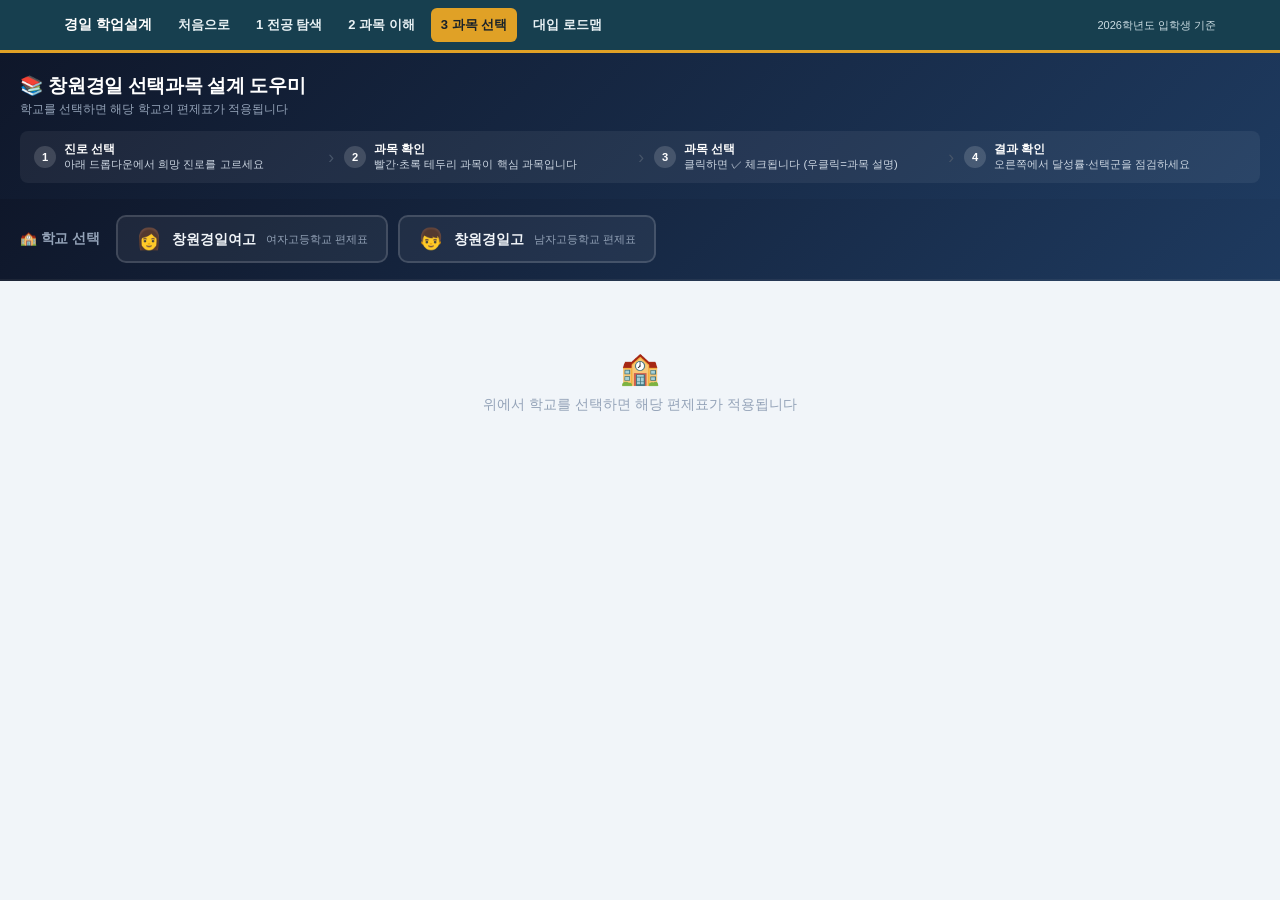
==== choice/index.html @ c9398bfc "v3.2 과목 설명 아이콘" ====
<!DOCTYPE html>
<html lang="ko" data-portal-page="choice">
<head>
<meta charset="UTF-8">
<meta name="viewport" content="width=device-width, initial-scale=1.0">
<title>창원경일 선택과목 설계 도우미</title>
<style>
:root{
  --ink:#1e293b;--ink-m:#475569;--ink-l:#94a3b8;
  --bg:#f1f5f9;--card:#fff;--border:#e2e8f0;
  --acc:#2563eb;--acc-l:#dbeafe;--acc-d:#1d4ed8;
  --pri:#dc2626;--pri-l:#fee2e2;--pri-b:#fca5a5;
  --rec:#059669;--rec-l:#d1fae5;--rec-b:#6ee7b7;
  --ext:#d97706;--ext-l:#fef3c7;
  --r:10px;--sh:0 2px 10px rgba(0,0,0,.07);
}
*{box-sizing:border-box;margin:0;padding:0}
body{font-family:'Apple SD Gothic Neo','Malgun Gothic',sans-serif;background:var(--bg);color:var(--ink);min-height:100vh;font-size:14px}

/* ─── HEADER ─── */
.hdr{background:linear-gradient(135deg,#0f172a 0%,#1e3a5f 100%);color:#fff;padding:20px 20px 16px}
.hdr h1{font-size:1.18rem;font-weight:800;letter-spacing:-.02em}
.hdr .sub{font-size:.73rem;color:#94a3b8;margin-top:3px}

/* ─── STEP GUIDE ─── */
.step-guide{display:flex;gap:0;background:rgba(255,255,255,.06);border-radius:8px;margin-top:14px;overflow:hidden}
.step{display:flex;align-items:center;gap:8px;padding:10px 14px;flex:1;position:relative}
.step:not(:last-child)::after{content:"›";position:absolute;right:-4px;top:50%;transform:translateY(-50%);font-size:1.1rem;color:#475569;z-index:1}
.step-num{width:22px;height:22px;border-radius:50%;background:rgba(255,255,255,.15);display:flex;align-items:center;justify-content:center;font-size:.7rem;font-weight:800;color:#fff;flex-shrink:0}
.step-text{font-size:.71rem;color:#cbd5e1;line-height:1.4}
.step-text strong{color:#fff;display:block;font-size:.73rem}
@media(max-width:640px){.step-guide{flex-direction:column;gap:0}.step:not(:last-child)::after{display:none}.step{padding:7px 12px;border-bottom:1px solid rgba(255,255,255,.06)}}

/* ─── CAREER BAR ─── */
.career-bar{background:#1e293b;padding:10px 20px;display:flex;align-items:center;gap:12px;flex-wrap:wrap;border-bottom:2px solid rgba(255,255,255,.06)}
.career-bar label{font-size:.78rem;color:#94a3b8;white-space:nowrap;font-weight:600}
.career-sel{padding:7px 12px;border:2px solid #334155;border-radius:8px;background:#0f172a;color:#e2e8f0;font-size:.82rem;font-family:inherit;outline:none;cursor:pointer;min-width:220px;transition:border-color .2s}
.career-sel:focus{border-color:#60a5fa}
/* legend */
.legend{display:flex;gap:12px;flex-wrap:wrap;margin-left:auto}
.leg-item{display:flex;align-items:center;gap:5px;font-size:.69rem;color:#94a3b8}
.leg-dot{width:10px;height:10px;border-radius:3px;flex-shrink:0}
.leg-dot.pri{background:var(--pri);box-shadow:0 0 0 2px #fee2e2}
.leg-dot.rec{background:var(--rec);box-shadow:0 0 0 2px #d1fae5}
.leg-dot.sel{background:#3b82f6}

/* ─── MAIN LAYOUT ─── */
.main{display:grid;grid-template-columns:1fr 288px;gap:14px;padding:14px 16px;max-width:1280px;margin:0 auto}
@media(max-width:860px){.main{grid-template-columns:1fr}}

/* ─── SCHEDULE ─── */
.sched-wrap{display:flex;flex-direction:column;gap:11px}
.sem-block{background:var(--card);border-radius:var(--r);box-shadow:var(--sh);border:1.5px solid var(--border);overflow:hidden}
.sem-hdr{display:flex;align-items:center;justify-content:space-between;padding:9px 14px;color:#fff;font-size:.82rem;font-weight:700;cursor:pointer;user-select:none}
.sem-hdr .sem-right{display:flex;align-items:center;gap:8px}
.sem-hdr .sem-sub{font-size:.7rem;font-weight:400;opacity:.8}
.sem-hdr .sem-toggle{font-size:.8rem;opacity:.7;transition:transform .2s}
.sem-block.collapsed .sem-toggle{transform:rotate(-90deg)}
.sem-block.collapsed .sem-body{display:none}
.hdr-11{background:linear-gradient(90deg,#1e40af,#3b82f6)}
.hdr-12{background:linear-gradient(90deg,#065f46,#10b981)}
.hdr-21{background:linear-gradient(90deg,#6d28d9,#8b5cf6)}
.hdr-22{background:linear-gradient(90deg,#92400e,#f59e0b)}
.hdr-31{background:linear-gradient(90deg,#0369a1,#0ea5e9)}
.hdr-32{background:linear-gradient(90deg,#5b21b6,#a855f7)}
.sem-body{padding:10px 12px}

/* fixed row */
.fixed-row{display:flex;flex-wrap:wrap;gap:4px;margin-bottom:8px;padding-bottom:8px;border-bottom:1px dashed var(--border)}
.fixed-tag{padding:3px 9px;border-radius:5px;font-size:.71rem;background:#f8fafc;border:1px solid #e2e8f0;color:#64748b;cursor:pointer;transition:all .15s}
.fixed-tag:hover{border-color:var(--acc);color:var(--acc)}

/* group */
.grp-section{margin-bottom:9px}
.grp-header{display:flex;align-items:center;gap:7px;margin-bottom:5px}
.grp-code{padding:1px 7px;border-radius:4px;font-size:.66rem;font-weight:800;background:var(--acc-l);color:var(--acc)}
.grp-label{font-size:.71rem;color:var(--ink-m)}
.grp-counter{margin-left:auto;font-size:.69rem;padding:1px 8px;border-radius:10px;font-weight:700;transition:all .2s}
.cnt-ok{background:#d1fae5;color:#065f46}
.cnt-over{background:#fee2e2;color:#991b1b;animation:pulse .5s ease}
.cnt-partial{background:#fef3c7;color:#92400e}
.cnt-empty{background:#f1f5f9;color:#94a3b8}
@keyframes pulse{0%,100%{transform:scale(1)}50%{transform:scale(1.12)}}

/* subject buttons */
.subj-row{display:flex;flex-wrap:wrap;gap:5px}
.subj-btn{
  padding:5px 11px;border-radius:7px;font-size:.74rem;font-weight:500;
  cursor:pointer;transition:all .13s;border:1.5px solid;font-family:inherit;
  line-height:1.3;position:relative;display:flex;align-items:center;gap:4px;
}
.subj-btn .chk{font-size:.7rem;opacity:0;transition:opacity .15s;color:inherit}
.subj-btn.sel .chk{opacity:1}
.subj-btn.fixed-s{background:#f8fafc;border-color:#e2e8f0;color:#94a3b8;cursor:default;font-style:italic}

/* group default colors */
.g-A{background:#eff6ff;border-color:#bfdbfe;color:#1e40af}
.g-B{background:#f5f3ff;border-color:#ddd6fe;color:#5b21b6}
.g-D{background:#fff7ed;border-color:#fed7aa;color:#9a3412}
.g-E{background:#fefce8;border-color:#fef08a;color:#854d0e}
.g-F{background:#fff1f2;border-color:#fecdd3;color:#881337}
.g-H{background:#f0f9ff;border-color:#bae6fd;color:#0c4a6e}
.g-I{background:#fdf4ff;border-color:#f5d0fe;color:#4a044e}
.g-J{background:#f0fdf4;border-color:#bbf7d0;color:#14532d}
.g-K{background:#fefce8;border-color:#fde68a;color:#713f12}
.g-L{background:#fff1f2;border-color:#fecdd3;color:#881337}

/* selected */
.sel.g-A{background:#bfdbfe;border-color:#2563eb;color:#1e3a8a;font-weight:700}
.sel.g-B{background:#ddd6fe;border-color:#7c3aed;color:#3b0764;font-weight:700}
.sel.g-D{background:#fed7aa;border-color:#ea580c;color:#7c2d12;font-weight:700}
.sel.g-E{background:#fde68a;border-color:#ca8a04;color:#713f12;font-weight:700}
.sel.g-F{background:#fecdd3;border-color:#e11d48;color:#881337;font-weight:700}
.sel.g-H{background:#7dd3fc;border-color:#0284c7;color:#0c4a6e;font-weight:700}
.sel.g-I{background:#e9d5ff;border-color:#9333ea;color:#3b0764;font-weight:700}
.sel.g-J{background:#bbf7d0;border-color:#16a34a;color:#14532d;font-weight:700}
.sel.g-K{background:#fde68a;border-color:#d97706;color:#713f12;font-weight:700}
.sel.g-L{background:#fecdd3;border-color:#e11d48;color:#881337;font-weight:700}

/* career highlight */
.subj-btn.hl-pri{box-shadow:0 0 0 2.5px var(--pri),0 0 0 5px var(--pri-l)}
.subj-btn.hl-rec{box-shadow:0 0 0 2.5px var(--rec),0 0 0 5px var(--rec-l)}
.subj-btn:hover:not(.fixed-s){filter:brightness(.93);transform:translateY(-1px)}

/* ─── SIDEBAR ─── */
.sidebar{display:flex;flex-direction:column;gap:11px;position:sticky;top:14px;height:fit-content}
.sb-card{background:var(--card);border-radius:var(--r);box-shadow:var(--sh);border:1.5px solid var(--border);padding:13px}
.sb-title{font-size:.79rem;font-weight:800;color:var(--ink);margin-bottom:9px;display:flex;align-items:center;gap:6px}
.sb-empty{font-size:.73rem;color:var(--ink-l);line-height:1.6}

/* achievement */
.prog-item{margin-bottom:9px}
.prog-item:last-child{margin-bottom:0}
.prog-label{display:flex;justify-content:space-between;font-size:.7rem;margin-bottom:3px;align-items:center}
.prog-name{color:var(--ink-m);font-weight:600}
.prog-score{font-weight:800;font-size:.74rem}
.prog-score.full{color:var(--rec)}
.prog-score.part{color:var(--ext)}
.prog-score.none{color:var(--ink-l)}
.prog-track{height:7px;background:#e2e8f0;border-radius:4px;overflow:hidden}
.prog-fill{height:100%;border-radius:4px;transition:width .4s ease}
.prog-fill.pri{background:linear-gradient(90deg,var(--pri),#f87171)}
.prog-fill.rec{background:linear-gradient(90deg,var(--rec),#34d399)}
.miss-row{display:flex;flex-wrap:wrap;gap:3px;margin-top:4px}
.miss-chip{padding:2px 7px;border-radius:4px;font-size:.66rem;background:var(--pri-l);color:var(--pri);border:1px solid var(--pri-b)}
.rec-chip{padding:2px 7px;border-radius:4px;font-size:.66rem;background:var(--ext-l);color:var(--ext);border:1px solid #fcd34d}
.risk-note{margin-top:6px;padding:7px 9px;background:#fffbeb;border-radius:6px;border-left:3px solid #f59e0b;font-size:.69rem;color:#92400e;line-height:1.5}

/* group check */
.gc-row{display:flex;align-items:center;gap:6px;padding:4px 7px;border-radius:6px;font-size:.71rem;margin-bottom:3px;background:var(--bg)}
.gc-code{font-weight:800;color:var(--acc);min-width:24px;font-size:.69rem}
.gc-name{color:var(--ink-m);flex:1;font-size:.68rem}
.gc-badge{padding:1px 7px;border-radius:8px;font-weight:700;font-size:.66rem;white-space:nowrap}
.gc-ok{background:#d1fae5;color:#065f46}
.gc-over{background:#fee2e2;color:#991b1b}
.gc-partial{background:#fef3c7;color:#92400e}
.gc-empty{background:#f1f5f9;color:#94a3b8}

/* selected summary */
.sel-chips{display:flex;flex-wrap:wrap;gap:3px}
.sel-chip{padding:2px 8px;border-radius:4px;font-size:.67rem;background:var(--acc-l);color:var(--acc);border:1px solid #93c5fd}
.sel-chip.pri{background:var(--pri-l);color:var(--pri);border-color:var(--pri-b)}
.sel-chip.rec{background:var(--rec-l);color:var(--rec);border-color:var(--rec-b)}

/* action buttons */
.btn{width:100%;padding:9px;border-radius:8px;border:none;font-size:.78rem;font-weight:700;cursor:pointer;font-family:inherit;transition:all .18s;margin-top:3px}
.btn-blue{background:var(--acc);color:#fff}
.btn-blue:hover{background:var(--acc-d)}
.btn-gray{background:var(--bg);color:var(--ink);border:1.5px solid var(--border)}
.btn-gray:hover{border-color:var(--acc);color:var(--acc)}

/* ─── POPUP ─── */
.overlay{display:none;position:fixed;inset:0;background:rgba(0,0,0,.45);z-index:100;align-items:center;justify-content:center;padding:20px}
.overlay.on{display:flex}
.popup{background:#fff;border-radius:14px;padding:22px;max-width:420px;width:100%;box-shadow:0 20px 50px rgba(0,0,0,.22);position:relative;animation:pop .18s ease}
@keyframes pop{from{opacity:0;transform:scale(.93)}to{opacity:1;transform:scale(1)}}
.pop-x{position:absolute;top:12px;right:14px;background:none;border:none;font-size:1.2rem;cursor:pointer;color:#94a3b8;line-height:1}
.pop-name{font-size:1.05rem;font-weight:800;margin-bottom:4px}
.pop-badge{display:inline-block;padding:2px 8px;border-radius:4px;font-size:.67rem;font-weight:700;margin-bottom:10px}
.t-진로{background:#fee2e2;color:#991b1b}
.t-일반{background:#dbeafe;color:#1d4ed8}
.t-융합{background:#d1fae5;color:#065f46}
.t-공통{background:#f3f4f6;color:#6b7280}
.pop-desc{font-size:.79rem;color:#475569;line-height:1.75;margin-bottom:12px;white-space:pre-line}
.pop-tags{display:flex;flex-wrap:wrap;gap:5px}
.pop-tag{padding:3px 9px;border-radius:50px;font-size:.67rem;background:#fef3c7;color:#92400e;border:1px solid #fde68a}

/* ─── SUMMARY MODAL ─── */
.sum-modal{display:none;position:fixed;inset:0;background:rgba(0,0,0,.5);z-index:200;align-items:center;justify-content:center;padding:16px}
.sum-modal.on{display:flex}
.sum-box{background:#fff;border-radius:14px;width:100%;max-width:680px;max-height:90vh;overflow-y:auto;padding:22px;box-shadow:0 24px 60px rgba(0,0,0,.25)}
.sum-h2{font-size:1rem;font-weight:800;margin-bottom:14px;display:flex;justify-content:space-between;align-items:center}
.sum-section{margin-bottom:14px}
.sum-section h3{font-size:.78rem;font-weight:700;color:var(--ink-m);margin-bottom:7px;padding-bottom:4px;border-bottom:1px solid var(--border)}
.sum-row{display:flex;justify-content:space-between;padding:5px 0;font-size:.77rem;border-bottom:1px solid #f8fafc}
.sum-row:last-child{border:none}
.sum-key{color:var(--ink-m)}
.sum-val{font-weight:600}
.sum-val.g{color:var(--rec)}.sum-val.w{color:var(--ext)}.sum-val.b{color:var(--pri)}
.memo-box{width:100%;min-height:85px;padding:9px;border:1.5px solid var(--border);border-radius:8px;font-size:.77rem;font-family:inherit;resize:vertical;outline:none;color:var(--ink)}
.memo-box:focus{border-color:var(--acc)}
.sum-btns{display:flex;gap:8px;margin-top:12px}
.sbtn{flex:1;padding:9px;border-radius:8px;border:none;font-size:.76rem;font-weight:700;cursor:pointer;font-family:inherit;transition:all .2s}
.sbtn.p{background:var(--acc);color:#fff}.sbtn.p:hover{background:var(--acc-d)}
.sbtn.s{background:var(--bg);color:var(--ink);border:1.5px solid var(--border)}.sbtn.s:hover{border-color:var(--acc)}

@media(max-width:640px){
  .main{padding:10px;gap:10px}
  .career-bar{flex-direction:column;align-items:flex-start;gap:8px}
  .legend{margin-left:0}
  .career-sel{min-width:100%;width:100%}
}
@media print{
  .career-bar,.sidebar,.overlay,.sum-modal,.hdr .step-guide,.hdr .sub{display:none!important}
  .main{grid-template-columns:1fr;padding:0}
  .sem-block.collapsed .sem-body{display:block!important}
}

/* ─── SCHOOL SELECT BAR ─── */
.school-bar{background:linear-gradient(135deg,#0f172a 0%,#1e3a5f 100%);padding:16px 20px;display:flex;align-items:center;gap:16px;border-bottom:2px solid rgba(255,255,255,.06);flex-wrap:wrap}
.school-bar label{font-size:.85rem;color:#94a3b8;white-space:nowrap;font-weight:700;letter-spacing:-.01em}
.school-btns{display:flex;gap:10px;flex-wrap:wrap}
.school-btn{display:flex;align-items:center;gap:10px;padding:10px 18px;border-radius:10px;border:2px solid rgba(255,255,255,.15);background:rgba(255,255,255,.06);color:#e2e8f0;cursor:pointer;font-family:inherit;transition:all .2s;min-width:180px}
.school-btn:hover{border-color:#60a5fa;background:rgba(96,165,250,.15)}
.school-btn.active{border-color:#60a5fa;background:rgba(96,165,250,.2);box-shadow:0 0 0 3px rgba(96,165,250,.2)}
.school-icon{font-size:1.3rem;flex-shrink:0}
.school-name{font-size:.88rem;font-weight:700;display:block;color:#f1f5f9}
.school-desc{font-size:.69rem;color:#94a3b8;display:block;margin-top:1px}
.school-btn span{display:block}
.school-btn .school-icon{display:inline}
/* hide main app until school selected */
#mainApp{display:none}
#schoolNotice{display:flex;align-items:center;justify-content:center;min-height:200px;color:#94a3b8;font-size:.9rem;flex-direction:column;gap:8px;padding:40px}
@media(max-width:640px){.school-bar{flex-direction:column;align-items:flex-start}.school-btns{width:100%}.school-btn{flex:1;min-width:140px}}


/* ─── GIRLS 추가 군 색상 (G군: 청록, C군: 인디고) ─── */
.g-G{background:#f0fdfa;border-color:#99f6e4;color:#0f766e}
.g-C{background:#eef2ff;border-color:#c7d2fe;color:#3730a3}
.sel.g-G{background:#99f6e4;border-color:#0d9488;color:#0f766e;font-weight:700}
.sel.g-C{background:#c7d2fe;border-color:#4f46e5;color:#3730a3;font-weight:700}
</style>
</head>
<body>
<script src="../common/navigation.js"></script>

<!-- ═══ HEADER ═══ -->
<div class="hdr">
  <h1>📚 창원경일 선택과목 설계 도우미</h1>
  <p class="sub" id="schoolSubTitle">학교를 선택하면 해당 학교의 편제표가 적용됩니다</p>
  <div class="step-guide">
    <div class="step">
      <div class="step-num">1</div>
      <div class="step-text"><strong>진로 선택</strong>아래 드롭다운에서 희망 진로를 고르세요</div>
    </div>
    <div class="step">
      <div class="step-num">2</div>
      <div class="step-text"><strong>과목 확인</strong>빨간·초록 테두리 과목이 핵심 과목입니다</div>
    </div>
    <div class="step">
      <div class="step-num">3</div>
      <div class="step-text"><strong>과목 선택</strong>클릭하면 ✓ 체크됩니다 (우클릭=과목 설명)</div>
    </div>
    <div class="step">
      <div class="step-num">4</div>
      <div class="step-text"><strong>결과 확인</strong>오른쪽에서 달성률·선택군을 점검하세요</div>
    </div>
  </div>
</div>

<!-- ═══ SCHOOL SELECT BAR ═══ -->
<div class="school-bar" id="schoolBar">
  <label>🏫 학교 선택</label>
  <div class="school-btns">
    <button class="school-btn" id="btnGirls" onclick="selectSchool('girls')">
      <span class="school-icon">👩</span>
      <span class="school-name">창원경일여고</span>
      <span class="school-desc">여자고등학교 편제표</span>
    </button>
    <button class="school-btn" id="btnBoys" onclick="selectSchool('boys')">
      <span class="school-icon">👦</span>
      <span class="school-name">창원경일고</span>
      <span class="school-desc">남자고등학교 편제표</span>
    </button>
  </div>
</div>
<div id="schoolNotice"><div style="font-size:2rem">🏫</div><div>위에서 학교를 선택하면 해당 편제표가 적용됩니다</div></div>

<!-- ═══ CAREER BAR ═══ -->
<div id="mainApp">
<div class="career-bar">
  <label>🎯 희망 진로</label>
  <select class="career-sel" id="careerSel" onchange="onCareerChange()">
    <option value="">— 희망 진로를 선택하세요 —</option>
    <optgroup label="── 진로가 아직 불확실해요 ──">
      <option value="_undecided">아직 잘 모르겠어요 (균형 선택 안내)</option>
      <option value="_stem">이공계 가능성을 열어두고 싶어요</option>
      <option value="_hum">인문사회 쪽이 더 가까워요</option>
      <option value="_med">보건·의약계열도 고민 중이에요</option>
      <option value="_biz">경영·경제 쪽도 고민 중이에요</option>
    </optgroup>
    <optgroup label="── 희망 진로가 어느 정도 있어요 ──">
    </optgroup>
  </select>
  <div class="legend">
    <div class="leg-item"><div class="leg-dot pri"></div>우선 과목 (가장 중요)</div>
    <div class="leg-item"><div class="leg-dot rec"></div>권장 과목 (함께 선택)</div>
    <div class="leg-item"><div class="leg-dot sel"></div>내가 선택한 과목</div>
  </div>
</div>

<!-- ═══ MAIN ═══ -->
<div class="main">
  <div class="sched-wrap" id="schedWrap"></div>
  <div class="sidebar">

    <!-- 달성률 -->
    <div class="sb-card" id="achCard">
      <div class="sb-title">📊 진로 달성률</div>
      <p class="sb-empty">① 위에서 희망 진로를 선택하면<br>핵심 과목 달성률을 확인할 수 있습니다.</p>
    </div>

    <!-- 선택군 -->
    <div class="sb-card">
      <div class="sb-title">✅ 선택군 현황</div>
      <div id="gcWrap"><p class="sb-empty">과목을 선택하면 현황이 표시됩니다.</p></div>
    </div>

    <!-- 내 선택 -->
    <div class="sb-card">
      <div class="sb-title">📋 내 선택 과목</div>
      <div id="selWrap"><p class="sb-empty">과목을 선택하면 여기에 표시됩니다.</p></div>
    </div>

    <button class="btn btn-blue" onclick="openSummary()">📄 상담 결과 요약 보기</button>
    <button class="btn btn-gray" onclick="clearAll()">↺ 전체 초기화</button>
  </div>
</div>

</div><!-- end mainApp -->
<!-- POPUP -->
<div class="overlay" id="popOverlay" onclick="if(event.target===this)closePopup()">
  <div class="popup">
    <button class="pop-x" onclick="closePopup()">✕</button>
    <div class="pop-name" id="popName"></div>
    <span class="pop-badge" id="popBadge"></span>
    <p class="pop-desc" id="popDesc"></p>
    <div class="pop-tags" id="popTags"></div>
  </div>
</div>

<!-- SUMMARY MODAL -->
<div class="sum-modal" id="sumModal" onclick="if(event.target===this)closeSummary()">
  <div class="sum-box">
    <div class="sum-h2">📋 선택과목 상담 결과
      <button class="pop-x" style="position:static" onclick="closeSummary()">✕</button>
    </div>
    <div id="sumContent"></div>
    <div class="sum-btns">
      <button class="sbtn p" onclick="window.print()">🖨️ 인쇄 / PDF</button>
      <button class="sbtn s" onclick="copyResult()">📋 결과 복사</button>
      <button class="sbtn s" onclick="closeSummary()">닫기</button>
    </div>
  </div>
</div>

<script>
// ════════════════════════════════════════
// DATA
// ════════════════════════════════════════
const CARDS=[{"id": "C01", "title": "컴퓨터·AI·소프트웨어", "category": "이공계", "keywords": ["컴공", "컴퓨터공학", "AI", "인공지능", "개발자", "코딩", "소프트웨어", "프로그래밍", "앱개발", "게임개발", "데이터사이언스", "머신러닝", "딥러닝"], "summary": "미적분Ⅱ, 기하, 물리학, 인공지능 수학을 우선 선택하세요.", "schedule": [{"period": "2학년 1학기", "group": "A군", "advice": "인공지능 수학 우선 선택"}, {"period": "2학년 1학기", "group": "B군", "advice": "물리학 선택 권장"}, {"period": "2학년 2학기", "group": "D군", "advice": "기하 우선 선택"}, {"period": "2학년 2학기", "group": "F군", "advice": "인공지능 기초 선택"}, {"period": "3학년 1학기", "group": "H군", "advice": "미적분Ⅱ 선택"}], "risks": ["D군에서 기하를 선택하지 않으면 공학계열 수학 이수 근거가 약해질 수 있습니다.", "H군에서 미적분Ⅱ를 선택하지 않으면 이공계 심화 수학 이수 근거가 부족해질 수 있습니다."], "subjects": {"자동이수": ["국어", "대수", "확률과 통계", "미적분Ⅰ", "영어", "일반사회", "역사", "지리"], "우선선택": ["미적분Ⅱ", "기하", "물리학", "인공지능 수학"], "권장선택": ["정보", "인공지능 기초"], "확장선택": ["화학", "생명과학"]}, "university_notes": [{"university": "가톨릭대", "department": "자유전공학부", "core": "계열 구분 없이 자신의 진로 및 적성을 고려하여 교과목 선택 이수", "recommended": "", "note": ""}, {"university": "가톨릭대", "department": "컴퓨터정보공학부", "core": "물리학, 수학", "recommended": "", "note": "-물리학: 과목 1과목 이상\n-수학: 과목 위계를 고려하여 3과목 이상"}, {"university": "가톨릭대", "department": "인공지능학과", "core": "물리학, 수학", "recommended": "", "note": "-물리학: 과목 1과목 이상\n-수학: 과목 위계를 고려하여 3과목 이상"}, {"university": "가톨릭대", "department": "AI의공학과", "core": "화학, 생명과학, 수학", "recommended": "", "note": "-화학, 생명과학: 2과목 이상\n-수학: 과목 위계를 고려하여 3과목 이상"}, {"university": "가톨릭대", "department": "데이터사이언스학과", "core": "수학", "recommended": "", "note": "과목 위계를 고려하여 3과목 이상"}, {"university": "건국대", "department": "공학", "core": "수학(대수, 미적분Ⅰ, 미적분Ⅱ, 기하), 과학(물리학)", "recommended": "", "note": "과학은 일반선택 과목 먼저 이수 후, 진로와 적성에 맞게 진로선택 과목 이수 추천"}, {"university": "건국대", "department": "자유전공", "core": "계열 상관없이 자신의 진로와 적성에 따라 과목 선택하여 이수", "recommended": "", "note": ""}, {"university": "경희대", "department": "컴퓨터", "core": "대수, 미적분Ⅰ, 확률과 통계, 미적분Ⅱ, 기하", "recommended": "인공지능 수학", "note": ""}, {"university": "고려대", "department": "공과대학", "core": "(권장) 미적분Ⅱ, 역학과 에너지, 전자기와 양자, 물질과 에너지, 화학 반응의 세계, 세포와 물질대사, 생물의 유전, 기하", "recommended": "미적분Ⅱ, 역학과 에너지, 전자기와 양자, 물질과 에너지, 화학 반응의 세계, 세포와 물질대사, 생물의 유전, 기하", "note": "과학 교과 권장 과목 중 2과목 이상 권장"}, {"university": "고려대", "department": "정보대학", "core": "(권장) 미적분Ⅱ, 기하", "recommended": "미적분Ⅱ, 기하", "note": ""}, {"university": "고려대", "department": "스마트보안학부", "core": "(권장) 미적분Ⅱ, 기하", "recommended": "미적분Ⅱ, 기하", "note": ""}, {"university": "광운대", "department": "인공지능융합대학", "core": "대수, 미적분Ⅰ, 확률과 통계, 물리학, 정보", "recommended": "기하, 미적분Ⅱ, 인공지능 수학, 역학과 에너지, 전자기와 양자, 물질과 에너지", "note": "융합선택 과목: 실용 통계, 수학과제 탐구, 융합과학 탐구"}, {"university": "광운대", "department": "공과대학", "core": "대수, 미적분Ⅰ, 확률과 통계, 물리학, 화학, 생명과학, 정보", "recommended": "기하, 미적분Ⅱ, 도시의 미래탐구, 역학과 에너지, 물질과 에너지, 화학 반응의 세계, 세포와 물질대사, 생물의 유전", "note": "융합선택 과목: 실용 통계, 수학과제 탐구, 기후변화와 지속가능한 세계, 과학의 역사와 문화, 기후변화와 환경생태, 융합과학 탐구"}, {"university": "국민대", "department": "창의공과대학", "core": "미적분Ⅰ, 물리학, 화학, 대수, 미적분Ⅱ", "recommended": "기하, 역학과 에너지, 물질과 에너지, 전자기와 양자, 미적분Ⅱ, 확률과 통계, 화학", "note": ""}, {"university": "국민대", "department": "소프트웨어융합대학", "core": "확률과 통계, 미적분Ⅰ", "recommended": "미적분Ⅱ, 기하", "note": ""}, {"university": "국민대", "department": "과학기술대학", "core": "확률과 통계, 미적분Ⅰ, 화학, 생명과학, 대수, 물리학", "recommended": "미적분Ⅱ, 세포와 물질대사, 화학 반응의 세계, 생물의 유전, 역학과 에너지, 전자기와 양자, 인공지능 수학, 물질과 에너지, 기하", "note": "교과를 제시하지 않은 모집단위는 학생의 진로와 적성을 고려하여 교과목을 선택 이수할 것."}, {"university": "덕성여대", "department": "글로벌융합대학", "core": "국어, 영어, 사회(역사/도덕 포함), 제2외국어/한문 교과 적극 이수", "recommended": "", "note": "-모집단위와 관계없이 기초학습역량을 위해 국어, 영어, 수학의 일반 선택 과목을 성실하게 이수하는 것을 권장함.\n-교과별 과목의 학습위계를 고려하여 선택 과목을 이수하는 것을 권장함."}, {"university": "덕성여대", "department": "과학기술대학", "core": "수학, 과학 교과 적극 이수", "recommended": "", "note": "-모집단위와 관계없이 기초학습역량을 위해 국어, 영어, 수학의 일반 선택 과목을 성실하게 이수하는 것을 권장함.\n-교과별 과목의 학습위계를 고려하여 선택 과목을 이수하는 것을 권장함."}, {"university": "동국대", "department": "공과", "core": "수학②, 물리학, 화학", "recommended": "지구과학, 생명과학, 물리학", "note": "-수학①,② 일반선택 과목: 대수, 미적분Ⅰ, 확률과 통계\n-수학② 진로선택 과목: 미적분Ⅱ, 기하, 인공지능\n-수학①,② 융합선택 과목: 수학과 문화, 실용 통계, 수학과제 탐구\n-계열 특성에 따라 수학 및 과학 역량이 기초 학업 역량이자 전공 수학 역량임.\n-과학 교과의 역량영역은 동국대 기준 교과 영역별 일반 선택 과목 이수 후 진로 선택 1과목 이상 이수 권장."}, {"university": "동국대", "department": "첨단융합", "core": "수학②, 물리학, 화학", "recommended": "", "note": "-수학①,② 일반선택 과목: 대수, 미적분Ⅰ, 확률과 통계\n-수학② 진로선택 과목: 미적분Ⅱ, 기하, 인공지능\n-수학①,② 융합선택 과목: 수학과 문화, 실용 통계, 수학과제 탐구\n-계열 특성에 따라 수학 및 과학 역량이 기초 학업 역량이자 전공 수학 역량임."}, {"university": "서울과기대", "department": "공과대학", "core": "대수, 미적분Ⅰ, 확률과 통계, 물리학, 화학, 미적분Ⅱ, 기하, 역학과 에너지, 전자기와 양자, 물질과 에너지, 화학 반응의 세계", "recommended": "", "note": ""}, {"university": "서울과기대", "department": "창의융합대학", "core": "대수, 미적분Ⅰ, 확률과 통계, 물리학, 미적분Ⅱ, 기하, 역학과 에너지, 전자기와 양자, 화학, 화학미적분Ⅱ, 물질과 에너지, 화학 반응의 세계", "recommended": "", "note": ""}, {"university": "서울대", "department": "공과대학", "core": "물리학", "recommended": "기하, 미적분Ⅱ, 과학", "note": "과학 교과의 진로선택 과목 중 3과목 이상"}, {"university": "서울대", "department": "첨단융합학부", "core": "(권장) 기하, 미적분Ⅱ, 과학", "recommended": "기하, 미적분Ⅱ, 과학", "note": "과학 교과의 진로선택 과목 중 3과목 이상"}, {"university": "서울시립대", "department": "전자전기컴퓨터공학부", "core": "수학(특히 미적분), 물리", "recommended": "", "note": ""}, {"university": "서울시립대", "department": "컴퓨터과학부", "core": "수학(특히 미적분)", "recommended": "과학", "note": ""}, {"university": "서울시립대", "department": "인공지능학과", "core": "(권장) 물리", "recommended": "물리", "note": ""}, {"university": "서울시립대", "department": "첨단융합학부 첨단인공지능전공", "core": "수학", "recommended": "", "note": ""}, {"university": "숭실대", "department": "공과대학", "core": "수학, 과학(화학) 교과 영역 이수 권장, 과학(물리학) 교과 영역 이수 권장, 과학 교과 영역 이수 권장", "recommended": "", "note": "-수학: 기하, 미적분Ⅱ 중 이수 권장\n-‘과학’으로 포괄적으로 제시된 경우 진로와 관심에 따라 교과목을 선택할 것을 권장하며, 권장 영역 외 과학 과목 이수도 의미 있게 평가에 반영함"}, {"university": "숭실대", "department": "AI대학", "core": "수학, 과학 교과 영역 이수 권장", "recommended": "", "note": "-수학: 기하, 미적분Ⅱ 중 이수 권장\n-‘과학’으로 포괄적으로 제시된 경우 진로와 관심에 따라 교과목을 선택할 것을 권장하며, 권장 영역 외 과학 과목 이수도 의미 있게 평가에 반영함"}, {"university": "중앙대", "department": "소프트웨어학부", "core": "미적분Ⅱ, 기하, 물리학, 역학과 에너지, 전자기와 양자", "recommended": "", "note": ""}, {"university": "중앙대", "department": "AI학부", "core": "미적분Ⅱ, 기하", "recommended": "", "note": ""}, {"university": "인하대", "department": "공과대학", "core": "물리학, 화학", "recommended": "화학, 지구과학, 물리학, 생명과학, 물리", "note": "*교과 영역은 내용 상위계가 뚜렷한 특성을 지닌 과학 교과 영역을 중심으로 안내함.\n -수학 교과: 대수, 미적분Ⅰ, 확률과 통계 교과목 이수를 권장하며, 공과대학의 경우 기하 교과목도 포함하여 이수할 것을 권장함."}, {"university": "인하대", "department": "소프트웨어융합대학", "core": "물리학", "recommended": "화학", "note": "*교과 영역은 내용 상위계가 뚜렷한 특성을 지닌 과학 교과 영역을 중심으로 안내함.\n -수학 교과: 대수, 미적분Ⅰ, 확률과 통계 교과목 이수를 권장하며, 공과대학의 경우 기하 교과목도 포함하여 이수할 것을 권장함."}, {"university": "아주대", "department": "공과대학", "core": "대수, 미적분Ⅰ, 확률과 통계, 미적분Ⅱ, 과학", "recommended": "", "note": "-수학: 일반선택 과목(대수, 미적분Ⅰ, 확률과 통계) 이수 후, 진로와 적성에 맞게 진로선택 과목(미적분Ⅱ) 이수\n -과학: 과학 관련 일반선택 과목 먼저 이수 후, 진로와 적성에 맞게 진로선택 과목 이수"}, {"university": "아주대", "department": "소프트웨어융합대학", "core": "대수, 미적분Ⅰ, 확률과 통계, 미적분Ⅱ, 과학", "recommended": "", "note": "-수학: 일반선택 과목(대수, 미적분Ⅰ, 확률과 통계) 이수 후, 진로와 적성에 맞게 진로선택 과목(미적분Ⅱ) 이수\n -과학: 과학 관련 일반선택 과목 먼저 이수 후, 진로와 적성에 맞게 진로선택 과목 이수"}, {"university": "한국항공대", "department": "공학", "core": "대수, 미적분Ⅰ, 확률과 통계, 미적분Ⅱ, 기하", "recommended": "", "note": "과학은 일반선택 과목 먼저 이수 후, 진로와 적성에 맞게 진로선택 과목 이수"}, {"university": "한양대(ERICA)", "department": "공학대학", "core": "(권장) 대수, 미적분, 물리학, 화학, 지구과학, 확률과 통계, 기본수학", "recommended": "대수, 미적분, 물리학, 화학, 지구과학, 확률과 통계, 기본수학", "note": ""}, {"university": "한양대(ERICA)", "department": "소프트웨어융합대학", "core": "(권장) 미적분, 확률과 통계, 물리학, 화학, 수학 전 과목", "recommended": "미적분, 확률과 통계, 물리학, 화학, 수학 전 과목", "note": ""}, {"university": "협성대", "department": "이공대학", "core": "이공계열 적성과 진로에 따라 선택 과목 이수", "recommended": "", "note": ""}, {"university": "경성대학교", "department": "전체", "core": "전 과목", "recommended": "", "note": "진로와 적성에 따라 과목 선택 이수 권장"}, {"university": "동아대", "department": "공과대학", "core": "영어, 수학, 과학, 국어", "recommended": "", "note": ""}, {"university": "동아대", "department": "소프트웨어대학", "core": "영어, 수학, 과학", "recommended": "", "note": ""}, {"university": "동아대", "department": "융합대학", "core": "국어, 영어, 수학, 사회, 과학", "recommended": "", "note": ""}, {"university": "부산대", "department": "공과대학", "core": "확률과 통계, 기하, 미적분Ⅱ, 물리학, 화학", "recommended": "", "note": "제시 과목 중 2과목 이상 이수"}, {"university": "경북대", "department": "공과대학", "core": "대수, 미적분Ⅰ, 확률과 통계, 물리학, 화학", "recommended": "미적분Ⅱ, 기하, 인공지능 수학, 전자기와 양자, 화학 반응의 세계, 역학과 에너지, 물질과 에너지", "note": "3과목 이상(위계에 맞게) 이수 권장"}, {"university": "경북대", "department": "과학기술대학", "core": "대수, 미적분Ⅰ, 확률과 통계, 물리학, 화학, 생명과학", "recommended": "미적분Ⅱ, 기하, 인공지능 수학, 역학과 에너지, 전자기와 양자, 물질과 에너지, 화학 반응의 세계, 세포와 물질대사, 생물의 유전", "note": "2과목 이상(위계에 맞게) 이수 권장"}, {"university": "영남대", "department": "전기·전자·컴퓨터", "core": "-일반선택: 화법과 언어, 대수, 미적분Ⅰ, 확률과 통계, 영어Ⅰ, 영어Ⅱ, 영어 독해와 작문, 물리학, 정보\n-진로선택: 직무 의사소통, 기하, 미적분Ⅱ, 경제 수학, 인공지능 수학, 직무 수학, 심화 영어, 직무 영어, 역학과 에너지, 전자기와 양자, 로봇과 공학세계, 생활과학 탐구, 인공지능 기초, 데이터 과학, 논리와 사고", "recommended": "", "note": "1순위 과학 / 2순위 수학 / 3순위 영어"}, {"university": "국립한밭대", "department": "공과대학", "core": "수학, 과학", "recommended": "", "note": "*관련 교과(군)을 제시하지 않은 모집단위(융합자율대학, 야간학과)는 계열 상관없이 학생의 진로와 적성에 따라 과목 선택하여 이수하도록 권장함."}, {"university": "국립한밭대", "department": "정보기술대학", "core": "수학, 과학", "recommended": "", "note": "*관련 교과(군)을 제시하지 않은 모집단위(융합자율대학, 야간학과)는 계열 상관없이 학생의 진로와 적성에 따라 과목 선택하여 이수하도록 권장함."}, {"university": "충남대", "department": "공과대학", "core": "대수, 미적분Ⅰ, 확률과 통계, 미적분Ⅱ, 과학", "recommended": "", "note": "-과학: 일반선택 과목 이수 후 진로선택 과목 1과목 이상"}, {"university": "충남대", "department": "공학융합학부", "core": "대수, 미적분Ⅰ, 확률과 통계, 미적분Ⅱ, 과학", "recommended": "", "note": "-과학: 일반선택 과목 이수 후 진로선택 과목 1과목 이상"}, {"university": "강원대 (삼척·도계)", "department": "공학대학", "core": "미적분, 물리학, 화학, 영어 독해와 작문, 영어 발표와 토론, 화법과 언어, 독서와 작문, 사회와 문화, 기술․ 가정, 인간과 철학, 생태와 환경, 확률과 통계", "recommended": "영어, 수학, 과학, 국어, 사회, 기술·가정/교양", "note": ""}, {"university": "충북대", "department": "공과대학", "core": "수학, 과학", "recommended": "", "note": ""}, {"university": "충북대", "department": "전자정보대학", "core": "수학, 과학", "recommended": "", "note": ""}, {"university": "충북대", "department": "창의융합대학", "core": "영어, 과학", "recommended": "", "note": ""}, {"university": "한국기술교육대", "department": "공합융합계열", "core": "국어, 수학, 영어, 과학", "recommended": "", "note": ""}, {"university": "한국기술교육대", "department": "ICT융합계열 컴퓨터공학부", "core": "국어, 수학, 영어, 과학", "recommended": "", "note": ""}, {"university": "광주교육대", "department": "전 모집단위", "core": "전 과목", "recommended": "", "note": "초등교과교육에 필요한 균형 있는 교과(군) 이수 및 성취"}, {"university": "전남대 (광주)", "department": "공과대학", "core": "수학, 영어, 사회, 물리학, 화학, 생명과학", "recommended": "", "note": "-지리: 세계시민과 지리, 한국지리 탐구, 도시의 미래 탐구\n -역사: 세계사, 동아시아 역사기행\n -일반사회: 사회와 문화, 정치, 법과 사회, 경제, 국제관계의 이해\n -윤리: 현대사회와 윤리, 윤리와 사상, 인문학과 윤리\n -사회: 상기 지리, 역사, 일반사회, 윤리 전 과목\n*평가활용: 일반 및 진로선택 과목을 위주로 평가에 활용, 모집단위별 관련 교과(군)이나 과목 군의 일반선택 과목을 먼저 이수할 것을 권장함."}, {"university": "전남대 (광주)", "department": "AI융합대학", "core": "수학, 영어, 물리학", "recommended": "", "note": ""}, {"university": "전남대 (광주)", "department": "자율전공학부(4년)", "core": "국어, 영어", "recommended": "", "note": ""}, {"university": "조선대", "department": "공과대학", "core": "수학, 사회, 과학", "recommended": "", "note": "과목 선택 시 모집단위별 관련 교과(군)이나 과목군의 일반선택 과목을 먼저 이수할 것을 권장"}, {"university": "조선대", "department": "자유전공학부", "core": "영어", "recommended": "", "note": "과목 선택 시 모집단위별 관련 교과(군)이나 과목군의 일반선택 과목을 먼저 이수할 것을 권장"}, {"university": "전북대", "department": "공과대학", "core": "수학, 과학", "recommended": "", "note": ""}, {"university": "전주대", "department": "공과대학", "core": "국어, 영어, 대수, 미적분Ⅰ, 기하, 미적분Ⅱ, 사회, 과학, 수학, 물리학, 화학, 기술·가정, 정보, 로봇과 공학세계, 인공지능 기초, 데이터과학, 과학(진로, 융합)", "recommended": "", "note": "-국어, 영어: 1과목 이상\n-사회: 일반선택 과목, 진로선택 과목 1과목 이상\n-과학: 일반선택 과목, 진로선택 과목 2과목 이상"}, {"university": "전주대", "department": "소프트웨어융합대학", "core": "대수, 미적분Ⅰ, 확률과 통계, 인공지능 수학, 정보, 인공지능기초, 데이터과학, 미적분Ⅱ, 기술·가정, 인공지능 기초, 데이터 과학", "recommended": "", "note": ""}, {"university": "전남대 (여수)", "department": "공과대학", "core": "수학, 물리학, 화학, 국어, 사회, 영어", "recommended": "", "note": "-물리학: 물리학, 역학과 에너지, 전자기와 양자\n -화학: 화학, 물질과 에너지, 화학 반응의 세계\n*평가활용: 일반 및 진로선택 과목을 위주로 평가에 활용, 모집단위별 관련 교과(군)이나 과목군의 일반선택 과목을 먼저 이수할 것을 권장함."}]}, {"id": "C02", "title": "전기전자·반도체", "category": "이공계", "keywords": ["전기", "전자", "전자공학", "반도체", "칩", "회로", "통신", "소자", "임베디드", "전기공학"], "summary": "미적분Ⅱ, 기하, 물리학, 전자기와 양자를 우선 선택하세요.", "schedule": [{"period": "2학년 1학기", "group": "B군", "advice": "물리학 우선, 화학 병행 가능"}, {"period": "2학년 2학기", "group": "D군", "advice": "기하 우선 선택"}, {"period": "2학년 2학기", "group": "E군", "advice": "역학과 에너지 또는 물질과 에너지"}, {"period": "3학년 1학기", "group": "H군", "advice": "미적분Ⅱ 선택"}, {"period": "3학년 1/2학기", "group": "I군", "advice": "전자기와 양자 우선 선택"}], "risks": ["B군에서 물리학을 선택하지 않으면 전기전자 핵심 이수 근거가 약해질 수 있습니다.", "D군에서 기하를 선택하지 않으면 공학계열 수학 이수 근거가 약해질 수 있습니다.", "I군에서 전자기와 양자를 선택하지 않으면 전기전자·반도체 심화 근거가 부족해질 수 있습니다."], "subjects": {"자동이수": ["국어", "대수", "확률과 통계", "미적분Ⅰ", "영어", "일반사회", "역사", "지리"], "우선선택": ["미적분Ⅱ", "기하", "물리학", "화학", "전자기와 양자"], "권장선택": ["물질과 에너지"], "확장선택": ["생명과학"]}, "university_notes": [{"university": "가톨릭대", "department": "자유전공학부", "core": "계열 구분 없이 자신의 진로 및 적성을 고려하여 교과목 선택 이수", "recommended": "", "note": ""}, {"university": "가톨릭대", "department": "정보통신전자공학부", "core": "물리학, 화학, 수학", "recommended": "", "note": "-물리학, 화학: 2과목 이상\n-수학: 과목 위계를 고려하여 3과목 이상"}, {"university": "건국대", "department": "공학", "core": "수학(대수, 미적분Ⅰ, 미적분Ⅱ, 기하), 과학(물리학)", "recommended": "", "note": "과학은 일반선택 과목 먼저 이수 후, 진로와 적성에 맞게 진로선택 과목 이수 추천"}, {"university": "건국대", "department": "자유전공", "core": "계열 상관없이 자신의 진로와 적성에 따라 과목 선택하여 이수", "recommended": "", "note": ""}, {"university": "경희대", "department": "전기·전자", "core": "대수, 미적분Ⅰ, 확률과 통계, 물리학, 화학, 미적분Ⅱ, 기하, 역학과 에너지, 전자기와 양자", "recommended": "", "note": ""}, {"university": "고려대", "department": "공과대학", "core": "(권장) 미적분Ⅱ, 역학과 에너지, 전자기와 양자, 물질과 에너지, 화학 반응의 세계, 세포와 물질대사, 생물의 유전, 기하", "recommended": "미적분Ⅱ, 역학과 에너지, 전자기와 양자, 물질과 에너지, 화학 반응의 세계, 세포와 물질대사, 생물의 유전, 기하", "note": "과학 교과 권장 과목 중 2과목 이상 권장"}, {"university": "광운대", "department": "전자정보공과대학", "core": "대수, 미적분Ⅰ, 확률과 통계, 물리학, 화학, 정보, 기술·가정", "recommended": "기하, 미적분Ⅱ, 인공지능 수학, 역학과 에너지, 전자기와 양자, 물질과 에너지, 화학 반응의 세계", "note": "융합선택 과목: 실용 통계, 수학과제 탐구, 융합과학 탐구"}, {"university": "광운대", "department": "공과대학", "core": "대수, 미적분Ⅰ, 확률과 통계, 물리학, 화학, 생명과학, 정보", "recommended": "기하, 미적분Ⅱ, 도시의 미래탐구, 역학과 에너지, 물질과 에너지, 화학 반응의 세계, 세포와 물질대사, 생물의 유전", "note": "융합선택 과목: 실용 통계, 수학과제 탐구, 기후변화와 지속가능한 세계, 과학의 역사와 문화, 기후변화와 환경생태, 융합과학 탐구"}, {"university": "국민대", "department": "창의공과대학", "core": "미적분Ⅰ, 물리학, 화학, 대수, 미적분Ⅱ", "recommended": "기하, 역학과 에너지, 물질과 에너지, 전자기와 양자, 미적분Ⅱ, 확률과 통계, 화학", "note": ""}, {"university": "국민대", "department": "과학기술대학", "core": "확률과 통계, 미적분Ⅰ, 화학, 생명과학, 대수, 물리학", "recommended": "미적분Ⅱ, 세포와 물질대사, 화학 반응의 세계, 생물의 유전, 역학과 에너지, 전자기와 양자, 인공지능 수학, 물질과 에너지, 기하", "note": "교과를 제시하지 않은 모집단위는 학생의 진로와 적성을 고려하여 교과목을 선택 이수할 것."}, {"university": "덕성여대", "department": "글로벌융합대학", "core": "국어, 영어, 사회(역사/도덕 포함), 제2외국어/한문 교과 적극 이수", "recommended": "", "note": "-모집단위와 관계없이 기초학습역량을 위해 국어, 영어, 수학의 일반 선택 과목을 성실하게 이수하는 것을 권장함.\n-교과별 과목의 학습위계를 고려하여 선택 과목을 이수하는 것을 권장함."}, {"university": "덕성여대", "department": "과학기술대학", "core": "수학, 과학 교과 적극 이수", "recommended": "", "note": "-모집단위와 관계없이 기초학습역량을 위해 국어, 영어, 수학의 일반 선택 과목을 성실하게 이수하는 것을 권장함.\n-교과별 과목의 학습위계를 고려하여 선택 과목을 이수하는 것을 권장함."}, {"university": "동국대", "department": "공과", "core": "수학②, 물리학, 화학", "recommended": "지구과학, 생명과학, 물리학", "note": "-수학①,② 일반선택 과목: 대수, 미적분Ⅰ, 확률과 통계\n-수학② 진로선택 과목: 미적분Ⅱ, 기하, 인공지능\n-수학①,② 융합선택 과목: 수학과 문화, 실용 통계, 수학과제 탐구\n-계열 특성에 따라 수학 및 과학 역량이 기초 학업 역량이자 전공 수학 역량임.\n-과학 교과의 역량영역은 동국대 기준 교과 영역별 일반 선택 과목 이수 후 진로 선택 1과목 이상 이수 권장."}, {"university": "동국대", "department": "첨단융합", "core": "수학②, 물리학, 화학", "recommended": "", "note": "-수학①,② 일반선택 과목: 대수, 미적분Ⅰ, 확률과 통계\n-수학② 진로선택 과목: 미적분Ⅱ, 기하, 인공지능\n-수학①,② 융합선택 과목: 수학과 문화, 실용 통계, 수학과제 탐구\n-계열 특성에 따라 수학 및 과학 역량이 기초 학업 역량이자 전공 수학 역량임."}, {"university": "서울과기대", "department": "공과대학", "core": "대수, 미적분Ⅰ, 확률과 통계, 물리학, 화학, 미적분Ⅱ, 기하, 역학과 에너지, 전자기와 양자, 물질과 에너지, 화학 반응의 세계", "recommended": "", "note": ""}, {"university": "서울과기대", "department": "정보통신대학", "core": "대수, 미적분Ⅰ, 확률과 통계, 물리학, 화학, 미적분Ⅱ, 기하, 역학과 에너지, 전자기와 양자", "recommended": "", "note": ""}, {"university": "서울과기대", "department": "창의융합대학", "core": "대수, 미적분Ⅰ, 확률과 통계, 물리학, 미적분Ⅱ, 기하, 역학과 에너지, 전자기와 양자, 화학, 화학미적분Ⅱ, 물질과 에너지, 화학 반응의 세계", "recommended": "", "note": ""}, {"university": "서울대", "department": "공과대학", "core": "물리학", "recommended": "기하, 미적분Ⅱ, 과학", "note": "과학 교과의 진로선택 과목 중 3과목 이상"}, {"university": "서울대", "department": "첨단융합학부", "core": "(권장) 기하, 미적분Ⅱ, 과학", "recommended": "기하, 미적분Ⅱ, 과학", "note": "과학 교과의 진로선택 과목 중 3과목 이상"}, {"university": "서울시립대", "department": "첨단융합학부 지능형반도체전공", "core": "수학, 물리, 화학", "recommended": "", "note": ""}, {"university": "숭실대", "department": "공과대학", "core": "수학, 과학(화학) 교과 영역 이수 권장, 과학(물리학) 교과 영역 이수 권장, 과학 교과 영역 이수 권장", "recommended": "", "note": "-수학: 기하, 미적분Ⅱ 중 이수 권장\n-‘과학’으로 포괄적으로 제시된 경우 진로와 관심에 따라 교과목을 선택할 것을 권장하며, 권장 영역 외 과학 과목 이수도 의미 있게 평가에 반영함"}, {"university": "숭실대", "department": "IT대학", "core": "수학, 과학 교과 영역 이수 권장, 과학(물리학) 교과 영역 이수 권장", "recommended": "", "note": "-수학: 기하, 미적분Ⅱ 중 이수 권장\n-‘과학’으로 포괄적으로 제시된 경우 진로와 관심에 따라 교과목을 선택할 것을 권장하며, 권장 영역 외 과학 과목 이수도 의미 있게 평가에 반영함"}, {"university": "중앙대", "department": "전자전기공학부", "core": "미적분Ⅱ, 기하, 물리학, 화학, 역학과 에너지, 전자기와 양자", "recommended": "", "note": ""}, {"university": "중앙대", "department": "지능형반도체공학과", "core": "미적분Ⅱ, 기하, 물리학, 화학, 역학과 에너지, 전자기와 양자", "recommended": "", "note": ""}, {"university": "인하대", "department": "공과대학", "core": "물리학, 화학", "recommended": "화학, 지구과학, 물리학, 생명과학, 물리", "note": "*교과 영역은 내용 상위계가 뚜렷한 특성을 지닌 과학 교과 영역을 중심으로 안내함.\n -수학 교과: 대수, 미적분Ⅰ, 확률과 통계 교과목 이수를 권장하며, 공과대학의 경우 기하 교과목도 포함하여 이수할 것을 권장함."}, {"university": "성결대", "department": "IT공과대학", "core": "공학계열 진로 및 적성을 고려하여 교과목 선택 이수", "recommended": "", "note": "교과(군)별 과목의 위계를 따라 일반선택 과목을 우선 이수하고, 진로와 적성에 맞게 진로선택 과목과 융합선택 과목 이수 권장"}, {"university": "아주대", "department": "공과대학", "core": "대수, 미적분Ⅰ, 확률과 통계, 미적분Ⅱ, 과학", "recommended": "", "note": "-수학: 일반선택 과목(대수, 미적분Ⅰ, 확률과 통계) 이수 후, 진로와 적성에 맞게 진로선택 과목(미적분Ⅱ) 이수\n -과학: 과학 관련 일반선택 과목 먼저 이수 후, 진로와 적성에 맞게 진로선택 과목 이수"}, {"university": "아주대", "department": "첨단ICT융합대학", "core": "대수, 미적분Ⅰ, 확률과 통계, 미적분Ⅱ, 과학", "recommended": "", "note": "-수학: 일반선택 과목(대수, 미적분Ⅰ, 확률과 통계) 이수 후, 진로와 적성에 맞게 진로선택 과목(미적분Ⅱ) 이수\n -과학: 과학 관련 일반선택 과목 먼저 이수 후, 진로와 적성에 맞게 진로선택 과목 이수"}, {"university": "한국항공대", "department": "공학", "core": "대수, 미적분Ⅰ, 확률과 통계, 미적분Ⅱ, 기하", "recommended": "", "note": "과학은 일반선택 과목 먼저 이수 후, 진로와 적성에 맞게 진로선택 과목 이수"}, {"university": "한양대(ERICA)", "department": "공학대학", "core": "(권장) 대수, 미적분, 물리학, 화학, 지구과학, 확률과 통계, 기본수학", "recommended": "대수, 미적분, 물리학, 화학, 지구과학, 확률과 통계, 기본수학", "note": ""}, {"university": "한양대(ERICA)", "department": "첨단융합대학 차세대반도체융합공학부", "core": "(권장) 미적분, 확률과 통계, 물리학, 화학", "recommended": "미적분, 확률과 통계, 물리학, 화학", "note": ""}, {"university": "협성대", "department": "이공대학", "core": "이공계열 적성과 진로에 따라 선택 과목 이수", "recommended": "", "note": ""}, {"university": "경성대학교", "department": "전체", "core": "전 과목", "recommended": "", "note": "진로와 적성에 따라 과목 선택 이수 권장"}, {"university": "동아대", "department": "공과대학", "core": "영어, 수학, 과학, 국어", "recommended": "", "note": ""}, {"university": "동아대", "department": "융합대학", "core": "국어, 영어, 수학, 사회, 과학", "recommended": "", "note": ""}, {"university": "부산대", "department": "공과대학", "core": "확률과 통계, 기하, 미적분Ⅱ, 물리학, 화학", "recommended": "", "note": "제시 과목 중 2과목 이상 이수"}, {"university": "경북대", "department": "공과대학", "core": "대수, 미적분Ⅰ, 확률과 통계, 물리학, 화학", "recommended": "미적분Ⅱ, 기하, 인공지능 수학, 전자기와 양자, 화학 반응의 세계, 역학과 에너지, 물질과 에너지", "note": "3과목 이상(위계에 맞게) 이수 권장"}, {"university": "경북대", "department": "IT대학", "core": "대수, 미적분Ⅰ, 확률과 통계, 물리학, 화학", "recommended": "미적분Ⅱ, 기하, 역학과 에너지, 전자기와 양자", "note": "3과목 이상(위계에 맞게) 이수 권장"}, {"university": "경북대", "department": "과학기술대학", "core": "대수, 미적분Ⅰ, 확률과 통계, 물리학, 화학, 생명과학", "recommended": "미적분Ⅱ, 기하, 인공지능 수학, 역학과 에너지, 전자기와 양자, 물질과 에너지, 화학 반응의 세계, 세포와 물질대사, 생물의 유전", "note": "2과목 이상(위계에 맞게) 이수 권장"}, {"university": "POSTECH", "department": "반도체공학과", "core": "국어, 수학, 영어, 과학 전 과목", "recommended": "", "note": ""}, {"university": "국립한밭대", "department": "공과대학", "core": "수학, 과학", "recommended": "", "note": "*관련 교과(군)을 제시하지 않은 모집단위(융합자율대학, 야간학과)는 계열 상관없이 학생의 진로와 적성에 따라 과목 선택하여 이수하도록 권장함."}, {"university": "충남대", "department": "공과대학", "core": "대수, 미적분Ⅰ, 확률과 통계, 미적분Ⅱ, 과학", "recommended": "", "note": "-과학: 일반선택 과목 이수 후 진로선택 과목 1과목 이상"}, {"university": "충남대", "department": "공학융합학부", "core": "대수, 미적분Ⅰ, 확률과 통계, 미적분Ⅱ, 과학", "recommended": "", "note": "-과학: 일반선택 과목 이수 후 진로선택 과목 1과목 이상"}, {"university": "강원대 (춘천)", "department": "IT대학", "core": "확률과 통계, 미적분, 생명과학, 화학, 영어 독해와 작문, 물리학, 영어 발표와 토론, 인공지능 수학, 융합과학 탐구", "recommended": "영어, 수학, 체육, 과학", "note": ""}, {"university": "강원대 (삼척·도계)", "department": "공학대학", "core": "미적분, 물리학, 화학, 영어 독해와 작문, 영어 발표와 토론, 화법과 언어, 독서와 작문, 사회와 문화, 기술․ 가정, 인간과 철학, 생태와 환경, 확률과 통계", "recommended": "영어, 수학, 과학, 국어, 사회, 기술·가정/교양", "note": ""}, {"university": "충북대", "department": "공과대학", "core": "수학, 과학", "recommended": "", "note": ""}, {"university": "충북대", "department": "창의융합대학", "core": "영어, 과학", "recommended": "", "note": ""}, {"university": "한국기술교육대", "department": "공합융합계열", "core": "국어, 수학, 영어, 과학", "recommended": "", "note": ""}, {"university": "한국기술교육대", "department": "ICT융합계열 전기·전자·통신공학부", "core": "국어, 수학, 영어, 과학", "recommended": "", "note": ""}, {"university": "광주교육대", "department": "전 모집단위", "core": "전 과목", "recommended": "", "note": "초등교과교육에 필요한 균형 있는 교과(군) 이수 및 성취"}, {"university": "전남대 (광주)", "department": "공과대학", "core": "수학, 영어, 사회, 물리학, 화학, 생명과학", "recommended": "", "note": "-지리: 세계시민과 지리, 한국지리 탐구, 도시의 미래 탐구\n -역사: 세계사, 동아시아 역사기행\n -일반사회: 사회와 문화, 정치, 법과 사회, 경제, 국제관계의 이해\n -윤리: 현대사회와 윤리, 윤리와 사상, 인문학과 윤리\n -사회: 상기 지리, 역사, 일반사회, 윤리 전 과목\n*평가활용: 일반 및 진로선택 과목을 위주로 평가에 활용, 모집단위별 관련 교과(군)이나 과목 군의 일반선택 과목을 먼저 이수할 것을 권장함."}, {"university": "전남대 (광주)", "department": "자율전공학부(4년)", "core": "국어, 영어", "recommended": "", "note": ""}, {"university": "조선대", "department": "공과대학", "core": "수학, 사회, 과학", "recommended": "", "note": "과목 선택 시 모집단위별 관련 교과(군)이나 과목군의 일반선택 과목을 먼저 이수할 것을 권장"}, {"university": "조선대", "department": "IT융합대학", "core": "수학, 과학, 영어", "recommended": "", "note": "과목 선택 시 모집단위별 관련 교과(군)이나 과목군의 일반선택 과목을 먼저 이수할 것을 권장"}, {"university": "조선대", "department": "자유전공학부", "core": "영어", "recommended": "", "note": "과목 선택 시 모집단위별 관련 교과(군)이나 과목군의 일반선택 과목을 먼저 이수할 것을 권장"}, {"university": "전북대", "department": "공과대학", "core": "수학, 과학", "recommended": "", "note": ""}, {"university": "전주대", "department": "공과대학", "core": "국어, 영어, 대수, 미적분Ⅰ, 기하, 미적분Ⅱ, 사회, 과학, 수학, 물리학, 화학, 기술·가정, 정보, 로봇과 공학세계, 인공지능 기초, 데이터과학, 과학(진로, 융합)", "recommended": "", "note": "-국어, 영어: 1과목 이상\n-사회: 일반선택 과목, 진로선택 과목 1과목 이상\n-과학: 일반선택 과목, 진로선택 과목 2과목 이상"}, {"university": "전남대 (여수)", "department": "공과대학", "core": "수학, 물리학, 화학, 국어, 사회, 영어", "recommended": "", "note": "-물리학: 물리학, 역학과 에너지, 전자기와 양자\n -화학: 화학, 물질과 에너지, 화학 반응의 세계\n*평가활용: 일반 및 진로선택 과목을 위주로 평가에 활용, 모집단위별 관련 교과(군)이나 과목군의 일반선택 과목을 먼저 이수할 것을 권장함."}]}, {"id": "C03", "title": "기계·로봇·항공우주", "category": "이공계", "keywords": ["기계", "기계공학", "로봇", "항공", "항공우주", "자동차", "드론", "제어", "메카트로닉스", "우주"], "summary": "역학과 에너지, 물리학, 미적분Ⅱ, 기하를 우선 선택하세요.", "schedule": [{"period": "2학년 1학기", "group": "B군", "advice": "물리학 우선 선택"}, {"period": "2학년 2학기", "group": "D군", "advice": "기하 우선 선택"}, {"period": "2학년 2학기", "group": "E군", "advice": "역학과 에너지 우선 선택"}, {"period": "2학년 2학기", "group": "F군", "advice": "로봇과 공학세계 권장"}, {"period": "3학년 1학기", "group": "H군", "advice": "미적분Ⅱ 선택"}], "risks": ["E군에서 역학과 에너지를 선택하지 않으면 기계·항공우주 전공 연계 근거가 약해질 수 있습니다.", "D군에서 기하를 선택하지 않으면 공학계열 수학 이수 근거가 약해질 수 있습니다."], "subjects": {"자동이수": ["국어", "대수", "확률과 통계", "미적분Ⅰ", "영어", "일반사회", "역사", "지리"], "우선선택": ["미적분Ⅱ", "기하", "물리학", "역학과 에너지"], "권장선택": ["화학", "로봇과 공학세계"], "확장선택": []}, "university_notes": [{"university": "가톨릭대", "department": "자유전공학부", "core": "계열 구분 없이 자신의 진로 및 적성을 고려하여 교과목 선택 이수", "recommended": "", "note": ""}, {"university": "건국대", "department": "건축", "core": "수학(대수, 미적분Ⅰ, 미적분Ⅱ, 확률과 통계), 과학", "recommended": "", "note": "과학은 일반선택 과목 먼저 이수 후, 진로와 적성에 맞게 진로선택 과목 이수 추천"}, {"university": "건국대", "department": "공학", "core": "수학(대수, 미적분Ⅰ, 미적분Ⅱ, 기하), 과학(물리학)", "recommended": "", "note": "과학은 일반선택 과목 먼저 이수 후, 진로와 적성에 맞게 진로선택 과목 이수 추천"}, {"university": "건국대", "department": "자유전공", "core": "계열 상관없이 자신의 진로와 적성에 따라 과목 선택하여 이수", "recommended": "", "note": ""}, {"university": "경희대", "department": "산업", "core": "대수, 미적분Ⅰ, 확률과 통계, 미적분Ⅱ", "recommended": "", "note": ""}, {"university": "경희대", "department": "기계", "core": "대수, 미적분Ⅰ, 확률과 통계, 물리학, 화학, 미적분Ⅱ, 기하, 역학과 에너지, 전자기와 양자", "recommended": "물질과 에너지, 화학 반응의 세계", "note": ""}, {"university": "경희대", "department": "건설/건축", "core": "대수, 미적분Ⅰ, 확률과 통계, 미적분Ⅱ, 물리학", "recommended": "기하, 미적분Ⅱ, 물리학", "note": ""}, {"university": "고려대", "department": "공과대학", "core": "(권장) 미적분Ⅱ, 역학과 에너지, 전자기와 양자, 물질과 에너지, 화학 반응의 세계, 세포와 물질대사, 생물의 유전, 기하", "recommended": "미적분Ⅱ, 역학과 에너지, 전자기와 양자, 물질과 에너지, 화학 반응의 세계, 세포와 물질대사, 생물의 유전, 기하", "note": "과학 교과 권장 과목 중 2과목 이상 권장"}, {"university": "고려대", "department": "스마트모빌리티학부", "core": "(권장) 미적분Ⅱ, 역학과 에너지, 전자기와 양자, 물질과 에너지, 화학 반응의 세계, 세포와 물질대사, 생물의 유전", "recommended": "미적분Ⅱ, 역학과 에너지, 전자기와 양자, 물질과 에너지, 화학 반응의 세계, 세포와 물질대사, 생물의 유전", "note": "과학 교과 권장 과목 중 2과목 이상 권장"}, {"university": "광운대", "department": "공과대학", "core": "대수, 미적분Ⅰ, 확률과 통계, 물리학, 화학, 생명과학, 정보", "recommended": "기하, 미적분Ⅱ, 도시의 미래탐구, 역학과 에너지, 물질과 에너지, 화학 반응의 세계, 세포와 물질대사, 생물의 유전", "note": "융합선택 과목: 실용 통계, 수학과제 탐구, 기후변화와 지속가능한 세계, 과학의 역사와 문화, 기후변화와 환경생태, 융합과학 탐구"}, {"university": "국민대", "department": "창의공과대학", "core": "미적분Ⅰ, 물리학, 화학, 대수, 미적분Ⅱ", "recommended": "기하, 역학과 에너지, 물질과 에너지, 전자기와 양자, 미적분Ⅱ, 확률과 통계, 화학", "note": ""}, {"university": "국민대", "department": "자동차융합대학", "core": "미적분Ⅰ, 물리학", "recommended": "미적분Ⅱ, 기하", "note": ""}, {"university": "국민대", "department": "과학기술대학", "core": "확률과 통계, 미적분Ⅰ, 화학, 생명과학, 대수, 물리학", "recommended": "미적분Ⅱ, 세포와 물질대사, 화학 반응의 세계, 생물의 유전, 역학과 에너지, 전자기와 양자, 인공지능 수학, 물질과 에너지, 기하", "note": "교과를 제시하지 않은 모집단위는 학생의 진로와 적성을 고려하여 교과목을 선택 이수할 것."}, {"university": "국민대", "department": "건축대학", "core": "대수, 미적분Ⅰ, 물리학", "recommended": "기하, 미적분Ⅱ", "note": ""}, {"university": "덕성여대", "department": "글로벌융합대학", "core": "국어, 영어, 사회(역사/도덕 포함), 제2외국어/한문 교과 적극 이수", "recommended": "", "note": "-모집단위와 관계없이 기초학습역량을 위해 국어, 영어, 수학의 일반 선택 과목을 성실하게 이수하는 것을 권장함.\n-교과별 과목의 학습위계를 고려하여 선택 과목을 이수하는 것을 권장함."}, {"university": "덕성여대", "department": "과학기술대학", "core": "수학, 과학 교과 적극 이수", "recommended": "", "note": "-모집단위와 관계없이 기초학습역량을 위해 국어, 영어, 수학의 일반 선택 과목을 성실하게 이수하는 것을 권장함.\n-교과별 과목의 학습위계를 고려하여 선택 과목을 이수하는 것을 권장함."}, {"university": "동국대", "department": "공과", "core": "수학②, 물리학, 화학", "recommended": "지구과학, 생명과학, 물리학", "note": "-수학①,② 일반선택 과목: 대수, 미적분Ⅰ, 확률과 통계\n-수학② 진로선택 과목: 미적분Ⅱ, 기하, 인공지능\n-수학①,② 융합선택 과목: 수학과 문화, 실용 통계, 수학과제 탐구\n-계열 특성에 따라 수학 및 과학 역량이 기초 학업 역량이자 전공 수학 역량임.\n-과학 교과의 역량영역은 동국대 기준 교과 영역별 일반 선택 과목 이수 후 진로 선택 1과목 이상 이수 권장."}, {"university": "동국대", "department": "첨단융합", "core": "수학②, 물리학, 화학", "recommended": "", "note": "-수학①,② 일반선택 과목: 대수, 미적분Ⅰ, 확률과 통계\n-수학② 진로선택 과목: 미적분Ⅱ, 기하, 인공지능\n-수학①,② 융합선택 과목: 수학과 문화, 실용 통계, 수학과제 탐구\n-계열 특성에 따라 수학 및 과학 역량이 기초 학업 역량이자 전공 수학 역량임."}, {"university": "동국대", "department": "열린전공학부(자연)", "core": "수학②", "recommended": "물리학, 화학", "note": "-수학①,② 일반선택 과목: 대수, 미적분Ⅰ, 확률과 통계\n-수학② 진로선택 과목: 미적분Ⅱ, 기하, 인공지능\n-수학①,② 융합선택 과목: 수학과 문화, 실용 통계, 수학과제 탐구\n-계열 특성에 따라 수학 및 과학 역량이 기초 학업 역량이자 전공 수학 역량임.\n-과학 교과의 역량영역은 동국대 기준 교과 영역별 일반 선택 과목 이수 후 진로 선택 1과목 이상 이수 권장."}, {"university": "서울과기대", "department": "공과대학", "core": "대수, 미적분Ⅰ, 확률과 통계, 물리학, 화학, 미적분Ⅱ, 기하, 역학과 에너지, 전자기와 양자, 물질과 에너지, 화학 반응의 세계", "recommended": "", "note": ""}, {"university": "서울과기대", "department": "창의융합대학", "core": "대수, 미적분Ⅰ, 확률과 통계, 물리학, 미적분Ⅱ, 기하, 역학과 에너지, 전자기와 양자, 화학, 화학미적분Ⅱ, 물질과 에너지, 화학 반응의 세계", "recommended": "", "note": ""}, {"university": "서울대", "department": "공과대학", "core": "물리학", "recommended": "기하, 미적분Ⅱ, 과학", "note": "과학 교과의 진로선택 과목 중 3과목 이상"}, {"university": "서울대", "department": "첨단융합학부", "core": "(권장) 기하, 미적분Ⅱ, 과학", "recommended": "기하, 미적분Ⅱ, 과학", "note": "과학 교과의 진로선택 과목 중 3과목 이상"}, {"university": "서울시립대", "department": "기계정보공학과", "core": "미적분", "recommended": "기하, 확률과 통계, 물리", "note": ""}, {"university": "서울시립대", "department": "토목공학과", "core": "수학(특히 미적분), 물리", "recommended": "", "note": ""}, {"university": "서울시립대", "department": "건축학부 건축공학전공", "core": "수학(특히 미적분, 기하), 물리, 영어", "recommended": "", "note": ""}, {"university": "서울시립대", "department": "도시공학과", "core": "국어, 영어, 수학", "recommended": "", "note": ""}, {"university": "서울시립대", "department": "교통공학과", "core": "수학, 물리", "recommended": "", "note": ""}, {"university": "서울시립대", "department": "공간정보공학과", "core": "수학(특히 미적분), 과학(지구과학, 물리학)", "recommended": "", "note": ""}, {"university": "서울시립대", "department": "자유전공학부(자연)", "core": "수학, 과학", "recommended": "국어, 영어", "note": ""}, {"university": "숭실대", "department": "공과대학", "core": "수학, 과학(화학) 교과 영역 이수 권장, 과학(물리학) 교과 영역 이수 권장, 과학 교과 영역 이수 권장", "recommended": "", "note": "-수학: 기하, 미적분Ⅱ 중 이수 권장\n-‘과학’으로 포괄적으로 제시된 경우 진로와 관심에 따라 교과목을 선택할 것을 권장하며, 권장 영역 외 과학 과목 이수도 의미 있게 평가에 반영함"}, {"university": "중앙대", "department": "기계공학부", "core": "미적분Ⅱ, 기하, 물리학, 화학, 역학과 에너지, 전자기와 양자", "recommended": "", "note": ""}, {"university": "중앙대", "department": "사회기반시스템공학부 건설환경플랜트공학전공", "core": "미적분Ⅱ, 기하, 물리학, 화학, 역학과 에너지, 전자기와 양자", "recommended": "", "note": ""}, {"university": "중앙대", "department": "건축학부", "core": "미적분Ⅱ, 기하, 물리학, 역학과 에너지, 전자기와 양자", "recommended": "", "note": ""}, {"university": "한양대", "department": "자연", "core": "미적분Ⅱ 또는 기하, 물리학/화학/생명과학 중 1과목 이상, 과학 진로선택 과목 2과목 이상", "recommended": "", "note": "진로선택 과목은 계열과 교과 위계에 맞게 선택하는 것을 권장함."}, {"university": "인하대", "department": "공과대학", "core": "물리학, 화학", "recommended": "화학, 지구과학, 물리학, 생명과학, 물리", "note": "*교과 영역은 내용 상위계가 뚜렷한 특성을 지닌 과학 교과 영역을 중심으로 안내함.\n -수학 교과: 대수, 미적분Ⅰ, 확률과 통계 교과목 이수를 권장하며, 공과대학의 경우 기하 교과목도 포함하여 이수할 것을 권장함."}, {"university": "단국대", "department": "자연계열", "core": "국어, 수학, 영어, 과학", "recommended": "", "note": "일반선택 과목 이수 후 진로와 적성에 맞게 진로선택 과목, 융합선택 과목을 이수할 것."}, {"university": "아주대", "department": "공과대학", "core": "대수, 미적분Ⅰ, 확률과 통계, 미적분Ⅱ, 과학", "recommended": "", "note": "-수학: 일반선택 과목(대수, 미적분Ⅰ, 확률과 통계) 이수 후, 진로와 적성에 맞게 진로선택 과목(미적분Ⅱ) 이수\n -과학: 과학 관련 일반선택 과목 먼저 이수 후, 진로와 적성에 맞게 진로선택 과목 이수"}, {"university": "한국항공대", "department": "공학", "core": "대수, 미적분Ⅰ, 확률과 통계, 미적분Ⅱ, 기하", "recommended": "", "note": "과학은 일반선택 과목 먼저 이수 후, 진로와 적성에 맞게 진로선택 과목 이수"}, {"university": "한양대(ERICA)", "department": "공학대학", "core": "(권장) 대수, 미적분, 물리학, 화학, 지구과학, 확률과 통계, 기본수학", "recommended": "대수, 미적분, 물리학, 화학, 지구과학, 확률과 통계, 기본수학", "note": ""}, {"university": "협성대", "department": "이공대학", "core": "이공계열 적성과 진로에 따라 선택 과목 이수", "recommended": "", "note": ""}, {"university": "경성대학교", "department": "전체", "core": "전 과목", "recommended": "", "note": "진로와 적성에 따라 과목 선택 이수 권장"}, {"university": "경성대학교", "department": "자연", "core": "화학 또는 생명과학", "recommended": "미적분Ⅱ, 기하", "note": "과학 진로선택 3과목 이상 이수 권장"}, {"university": "동아대", "department": "공과대학", "core": "영어, 수학, 과학, 국어", "recommended": "", "note": ""}, {"university": "동아대", "department": "융합대학", "core": "국어, 영어, 수학, 사회, 과학", "recommended": "", "note": ""}, {"university": "부산대", "department": "공과대학", "core": "확률과 통계, 기하, 미적분Ⅱ, 물리학, 화학", "recommended": "", "note": "제시 과목 중 2과목 이상 이수"}, {"university": "경북대", "department": "공과대학", "core": "대수, 미적분Ⅰ, 확률과 통계, 물리학, 화학", "recommended": "미적분Ⅱ, 기하, 인공지능 수학, 전자기와 양자, 화학 반응의 세계, 역학과 에너지, 물질과 에너지", "note": "3과목 이상(위계에 맞게) 이수 권장"}, {"university": "경북대", "department": "과학기술대학", "core": "대수, 미적분Ⅰ, 확률과 통계, 물리학, 화학, 생명과학", "recommended": "미적분Ⅱ, 기하, 인공지능 수학, 역학과 에너지, 전자기와 양자, 물질과 에너지, 화학 반응의 세계, 세포와 물질대사, 생물의 유전", "note": "2과목 이상(위계에 맞게) 이수 권장"}, {"university": "영남대", "department": "건설", "core": "-일반선택: 화법과 언어, 독서와 작문, 대수, 미적분Ⅰ, 확률과 통계, 영어Ⅰ, 영어Ⅱ, 영어 독해와 작문, 물리학, 화학, 생명과학, 지구과학, 세계시민과 지리, 세계사, 사회와 문화, 미술, 정보, 생태와 환경\n-진로선택: 직무 의사소통, 기하, 미적분Ⅱ, 직무 수학, 영어 발표와 토론, 역학과 에너지, 물질과 에너지, 화학 반응의 세계, 세포와 물질대사, 생물의 유전, 지구시스템과학, 한국지리 탐구, 도시의 미래 탐구, 동아시아 역사기행, 인공지능 기초, 미술 창작, 미술 감상과 비평, 인간과 철학, 논리와 사고, 인간과 심리", "recommended": "", "note": "1순위 수학 / 2순위 과학 / 3순위 영어"}, {"university": "영남대", "department": "기계", "core": "-일반선택: 대수, 미적분Ⅰ, 확률과 통계, 영어Ⅰ, 영어Ⅱ, 영어 독해와 작문, 물리학, 화학, 정보\n-진로선택: 기하, 미적분Ⅱ, 인공지능 수학, 영어 발표와 토론, 역학과 에너지, 전자기와 양자, 물질과 에너지, 화학 반응의 세계, 로봇과 공학세계, 인공지능 기초, 데이터 과학", "recommended": "", "note": "1순위 수학 / 2순위 과학 / 3순위 영어"}, {"university": "국립한밭대", "department": "공과대학", "core": "수학, 과학", "recommended": "", "note": "*관련 교과(군)을 제시하지 않은 모집단위(융합자율대학, 야간학과)는 계열 상관없이 학생의 진로와 적성에 따라 과목 선택하여 이수하도록 권장함."}, {"university": "국립한밭대", "department": "건설환경디자인대학", "core": "수학, 과학, 국어, 영어", "recommended": "", "note": "*관련 교과(군)을 제시하지 않은 모집단위(융합자율대학, 야간학과)는 계열 상관없이 학생의 진로와 적성에 따라 과목 선택하여 이수하도록 권장함."}, {"university": "충남대", "department": "공과대학", "core": "대수, 미적분Ⅰ, 확률과 통계, 미적분Ⅱ, 과학", "recommended": "", "note": "-과학: 일반선택 과목 이수 후 진로선택 과목 1과목 이상"}, {"university": "충남대", "department": "자연과학융합학부", "core": "대수, 미적분Ⅰ, 확률과 통계, 과학", "recommended": "", "note": "-과학: 일반선택 과목 이수 후 진로선택 과목 1과목 이상"}, {"university": "충남대", "department": "공학융합학부", "core": "대수, 미적분Ⅰ, 확률과 통계, 미적분Ⅱ, 과학", "recommended": "", "note": "-과학: 일반선택 과목 이수 후 진로선택 과목 1과목 이상"}, {"university": "강원대 (춘천)", "department": "문화예술·공과대학", "core": "미적분, 기하, 물리학, 정보, 인공지능 기초, 영어 독해와 작문, 영어 발표와 토론, 화학, 확률과 통계, 지구과학, 생명과학, 융합과학 탐구, 화법과 언어, 문학, 독서와 작문, 사회와 문화", "recommended": "수학, 과학, 기술·가정/정보, 영어, 국어, 사회", "note": ""}, {"university": "강원대 (삼척·도계)", "department": "공학대학", "core": "미적분, 물리학, 화학, 영어 독해와 작문, 영어 발표와 토론, 화법과 언어, 독서와 작문, 사회와 문화, 기술․ 가정, 인간과 철학, 생태와 환경, 확률과 통계", "recommended": "영어, 수학, 과학, 국어, 사회, 기술·가정/교양", "note": ""}, {"university": "한라대", "department": "스마트모빌리티융합대학", "core": "국어, 영어, 수학, 사회(역사/도덕 포함), 과학 교과", "recommended": "", "note": ""}, {"university": "한라대", "department": "웰니스지역공학대학", "core": "국어, 영어, 수학, 사회(역사/도덕 포함), 과학 교과", "recommended": "", "note": ""}, {"university": "충북대", "department": "공과대학", "core": "수학, 과학", "recommended": "", "note": ""}, {"university": "충북대", "department": "창의융합대학", "core": "영어, 과학", "recommended": "", "note": ""}, {"university": "단국대 (천안)", "department": "자연계열", "core": "국어, 수학, 영어, 과학", "recommended": "", "note": "일반선택 과목 이수 후 진로와 적성에 맞게 진로선택 과목, 융합선택 과목을 이수할 것."}, {"university": "한국기술교육대", "department": "공합융합계열", "core": "국어, 수학, 영어, 과학", "recommended": "", "note": ""}, {"university": "광주교육대", "department": "전 모집단위", "core": "전 과목", "recommended": "", "note": "초등교과교육에 필요한 균형 있는 교과(군) 이수 및 성취"}, {"university": "전남대 (광주)", "department": "공과대학", "core": "수학, 영어, 사회, 물리학, 화학, 생명과학", "recommended": "", "note": "-지리: 세계시민과 지리, 한국지리 탐구, 도시의 미래 탐구\n -역사: 세계사, 동아시아 역사기행\n -일반사회: 사회와 문화, 정치, 법과 사회, 경제, 국제관계의 이해\n -윤리: 현대사회와 윤리, 윤리와 사상, 인문학과 윤리\n -사회: 상기 지리, 역사, 일반사회, 윤리 전 과목\n*평가활용: 일반 및 진로선택 과목을 위주로 평가에 활용, 모집단위별 관련 교과(군)이나 과목 군의 일반선택 과목을 먼저 이수할 것을 권장함."}, {"university": "전남대 (광주)", "department": "자율전공학부(4년)", "core": "국어, 영어", "recommended": "", "note": ""}, {"university": "조선대", "department": "공과대학", "core": "수학, 사회, 과학", "recommended": "", "note": "과목 선택 시 모집단위별 관련 교과(군)이나 과목군의 일반선택 과목을 먼저 이수할 것을 권장"}, {"university": "조선대", "department": "자유전공학부", "core": "영어", "recommended": "", "note": "과목 선택 시 모집단위별 관련 교과(군)이나 과목군의 일반선택 과목을 먼저 이수할 것을 권장"}, {"university": "전북대", "department": "공과대학", "core": "수학, 과학", "recommended": "", "note": ""}, {"university": "전주대", "department": "공과대학", "core": "국어, 영어, 대수, 미적분Ⅰ, 기하, 미적분Ⅱ, 사회, 과학, 수학, 물리학, 화학, 기술·가정, 정보, 로봇과 공학세계, 인공지능 기초, 데이터과학, 과학(진로, 융합)", "recommended": "", "note": "-국어, 영어: 1과목 이상\n-사회: 일반선택 과목, 진로선택 과목 1과목 이상\n-과학: 일반선택 과목, 진로선택 과목 2과목 이상"}, {"university": "전남대 (여수)", "department": "공과대학", "core": "수학, 물리학, 화학, 국어, 사회, 영어", "recommended": "", "note": "-물리학: 물리학, 역학과 에너지, 전자기와 양자\n -화학: 화학, 물질과 에너지, 화학 반응의 세계\n*평가활용: 일반 및 진로선택 과목을 위주로 평가에 활용, 모집단위별 관련 교과(군)이나 과목군의 일반선택 과목을 먼저 이수할 것을 권장함."}]}, {"id": "C04", "title": "화학공학·신소재", "category": "이공계", "keywords": ["화학공학", "화공", "신소재", "재료", "고분자", "나노", "배터리", "소재공학"], "summary": "화학, 물질과 에너지, 화학 반응의 세계, 미적분Ⅱ를 우선 선택하세요.", "schedule": [{"period": "2학년 1학기", "group": "B군", "advice": "화학 우선 선택"}, {"period": "2학년 2학기", "group": "D군", "advice": "기하 권장"}, {"period": "2학년 2학기", "group": "E군", "advice": "물질과 에너지 우선 선택"}, {"period": "3학년 1학기", "group": "H군", "advice": "미적분Ⅱ 선택"}, {"period": "3학년 1/2학기", "group": "I군", "advice": "화학 반응의 세계 우선 선택"}], "risks": ["B군에서 화학을 선택하지 않으면 화학공학 핵심 이수 근거가 약해질 수 있습니다."], "subjects": {"자동이수": ["국어", "대수", "확률과 통계", "미적분Ⅰ", "영어", "일반사회", "역사", "지리"], "우선선택": ["미적분Ⅱ", "물리학", "화학", "물질과 에너지", "화학 반응의 세계"], "권장선택": ["기하", "생명과학"], "확장선택": []}, "university_notes": [{"university": "가톨릭대", "department": "자유전공학부", "core": "계열 구분 없이 자신의 진로 및 적성을 고려하여 교과목 선택 이수", "recommended": "", "note": ""}, {"university": "가톨릭대", "department": "에너지환경공학과", "core": "물리학, 화학, 수학", "recommended": "", "note": "-물리학, 화학: 2과목 이상\n-수학: 과목 위계를 고려하여 3과목 이상"}, {"university": "가톨릭대", "department": "바이오메디컬화학공학과", "core": "화학, 생명과학, 수학", "recommended": "", "note": "-화학, 생명과학: 2과목 이상\n-수학: 과목 위계를 고려하여 3과목 이상"}, {"university": "건국대", "department": "공학", "core": "수학(대수, 미적분Ⅰ, 미적분Ⅱ, 기하), 과학(물리학)", "recommended": "", "note": "과학은 일반선택 과목 먼저 이수 후, 진로와 적성에 맞게 진로선택 과목 이수 추천"}, {"university": "건국대", "department": "자유전공", "core": "계열 상관없이 자신의 진로와 적성에 따라 과목 선택하여 이수", "recommended": "", "note": ""}, {"university": "경희대", "department": "재료/화공·고분자·에너지", "core": "대수, 미적분Ⅰ, 확률과 통계, 미적분Ⅱ, 기하, 물리학, 화학, 물질과 에너지, 역학과 에너지, 화학 반응의 세계", "recommended": "전자기와 양자, 화학 반응의 세계, 기하, 역학과 에너지", "note": ""}, {"university": "고려대", "department": "공과대학", "core": "(권장) 미적분Ⅱ, 역학과 에너지, 전자기와 양자, 물질과 에너지, 화학 반응의 세계, 세포와 물질대사, 생물의 유전, 기하", "recommended": "미적분Ⅱ, 역학과 에너지, 전자기와 양자, 물질과 에너지, 화학 반응의 세계, 세포와 물질대사, 생물의 유전, 기하", "note": "과학 교과 권장 과목 중 2과목 이상 권장"}, {"university": "광운대", "department": "공과대학", "core": "대수, 미적분Ⅰ, 확률과 통계, 물리학, 화학, 생명과학, 정보", "recommended": "기하, 미적분Ⅱ, 도시의 미래탐구, 역학과 에너지, 물질과 에너지, 화학 반응의 세계, 세포와 물질대사, 생물의 유전", "note": "융합선택 과목: 실용 통계, 수학과제 탐구, 기후변화와 지속가능한 세계, 과학의 역사와 문화, 기후변화와 환경생태, 융합과학 탐구"}, {"university": "국민대", "department": "창의공과대학", "core": "미적분Ⅰ, 물리학, 화학, 대수, 미적분Ⅱ", "recommended": "기하, 역학과 에너지, 물질과 에너지, 전자기와 양자, 미적분Ⅱ, 확률과 통계, 화학", "note": ""}, {"university": "국민대", "department": "과학기술대학", "core": "확률과 통계, 미적분Ⅰ, 화학, 생명과학, 대수, 물리학", "recommended": "미적분Ⅱ, 세포와 물질대사, 화학 반응의 세계, 생물의 유전, 역학과 에너지, 전자기와 양자, 인공지능 수학, 물질과 에너지, 기하", "note": "교과를 제시하지 않은 모집단위는 학생의 진로와 적성을 고려하여 교과목을 선택 이수할 것."}, {"university": "덕성여대", "department": "글로벌융합대학", "core": "국어, 영어, 사회(역사/도덕 포함), 제2외국어/한문 교과 적극 이수", "recommended": "", "note": "-모집단위와 관계없이 기초학습역량을 위해 국어, 영어, 수학의 일반 선택 과목을 성실하게 이수하는 것을 권장함.\n-교과별 과목의 학습위계를 고려하여 선택 과목을 이수하는 것을 권장함."}, {"university": "덕성여대", "department": "과학기술대학", "core": "수학, 과학 교과 적극 이수", "recommended": "", "note": "-모집단위와 관계없이 기초학습역량을 위해 국어, 영어, 수학의 일반 선택 과목을 성실하게 이수하는 것을 권장함.\n-교과별 과목의 학습위계를 고려하여 선택 과목을 이수하는 것을 권장함."}, {"university": "동국대", "department": "공과", "core": "수학②, 물리학, 화학", "recommended": "지구과학, 생명과학, 물리학", "note": "-수학①,② 일반선택 과목: 대수, 미적분Ⅰ, 확률과 통계\n-수학② 진로선택 과목: 미적분Ⅱ, 기하, 인공지능\n-수학①,② 융합선택 과목: 수학과 문화, 실용 통계, 수학과제 탐구\n-계열 특성에 따라 수학 및 과학 역량이 기초 학업 역량이자 전공 수학 역량임.\n-과학 교과의 역량영역은 동국대 기준 교과 영역별 일반 선택 과목 이수 후 진로 선택 1과목 이상 이수 권장."}, {"university": "동국대", "department": "첨단융합", "core": "수학②, 물리학, 화학", "recommended": "", "note": "-수학①,② 일반선택 과목: 대수, 미적분Ⅰ, 확률과 통계\n-수학② 진로선택 과목: 미적분Ⅱ, 기하, 인공지능\n-수학①,② 융합선택 과목: 수학과 문화, 실용 통계, 수학과제 탐구\n-계열 특성에 따라 수학 및 과학 역량이 기초 학업 역량이자 전공 수학 역량임."}, {"university": "동국대", "department": "열린전공학부(자연)", "core": "수학②", "recommended": "물리학, 화학", "note": "-수학①,② 일반선택 과목: 대수, 미적분Ⅰ, 확률과 통계\n-수학② 진로선택 과목: 미적분Ⅱ, 기하, 인공지능\n-수학①,② 융합선택 과목: 수학과 문화, 실용 통계, 수학과제 탐구\n-계열 특성에 따라 수학 및 과학 역량이 기초 학업 역량이자 전공 수학 역량임.\n-과학 교과의 역량영역은 동국대 기준 교과 영역별 일반 선택 과목 이수 후 진로 선택 1과목 이상 이수 권장."}, {"university": "서울과기대", "department": "공과대학", "core": "대수, 미적분Ⅰ, 확률과 통계, 물리학, 화학, 미적분Ⅱ, 기하, 역학과 에너지, 전자기와 양자, 물질과 에너지, 화학 반응의 세계", "recommended": "", "note": ""}, {"university": "서울과기대", "department": "창의융합대학", "core": "대수, 미적분Ⅰ, 확률과 통계, 물리학, 미적분Ⅱ, 기하, 역학과 에너지, 전자기와 양자, 화학, 화학미적분Ⅱ, 물질과 에너지, 화학 반응의 세계", "recommended": "", "note": ""}, {"university": "서울대", "department": "공과대학", "core": "물리학", "recommended": "기하, 미적분Ⅱ, 과학", "note": "과학 교과의 진로선택 과목 중 3과목 이상"}, {"university": "서울대", "department": "첨단융합학부", "core": "(권장) 기하, 미적분Ⅱ, 과학", "recommended": "기하, 미적분Ⅱ, 과학", "note": "과학 교과의 진로선택 과목 중 3과목 이상"}, {"university": "서울시립대", "department": "화학공학과", "core": "수학(특히 미적분), 물리, 화학", "recommended": "", "note": ""}, {"university": "서울시립대", "department": "융합응용화학과", "core": "화학", "recommended": "수학(특히 미적분)", "note": ""}, {"university": "서울시립대", "department": "환경공학부", "core": "수학", "recommended": "화학, 물리", "note": ""}, {"university": "서울시립대", "department": "자유전공학부(자연)", "core": "수학, 과학", "recommended": "국어, 영어", "note": ""}, {"university": "숭실대", "department": "공과대학", "core": "수학, 과학(화학) 교과 영역 이수 권장, 과학(물리학) 교과 영역 이수 권장, 과학 교과 영역 이수 권장", "recommended": "", "note": "-수학: 기하, 미적분Ⅱ 중 이수 권장\n-‘과학’으로 포괄적으로 제시된 경우 진로와 관심에 따라 교과목을 선택할 것을 권장하며, 권장 영역 외 과학 과목 이수도 의미 있게 평가에 반영함"}, {"university": "중앙대", "department": "에너지시스템공학부", "core": "미적분Ⅱ, 기하, 물리학, 화학, 물질과 에너지, 화학 반응의 세계", "recommended": "", "note": ""}, {"university": "중앙대", "department": "첨단소재공학과", "core": "미적분Ⅱ, 기하, 물리학, 화학, 물질과 에너지, 화학 반응의 세계", "recommended": "", "note": ""}, {"university": "중앙대", "department": "화학공학과", "core": "미적분Ⅱ, 기하, 물리학, 화학, 물질과 에너지, 화학 반응의 세계", "recommended": "", "note": ""}, {"university": "중앙대", "department": "융합공학부", "core": "미적분Ⅱ, 기하, 화학, [물리학 또는 생명과학], 물질과 에너지, 화학 반응의 세계", "recommended": "", "note": ""}, {"university": "한양대", "department": "자연", "core": "미적분Ⅱ 또는 기하, 물리학/화학/생명과학 중 1과목 이상, 과학 진로선택 과목 2과목 이상", "recommended": "", "note": "진로선택 과목은 계열과 교과 위계에 맞게 선택하는 것을 권장함."}, {"university": "인하대", "department": "공과대학", "core": "물리학, 화학", "recommended": "화학, 지구과학, 물리학, 생명과학, 물리", "note": "*교과 영역은 내용 상위계가 뚜렷한 특성을 지닌 과학 교과 영역을 중심으로 안내함.\n -수학 교과: 대수, 미적분Ⅰ, 확률과 통계 교과목 이수를 권장하며, 공과대학의 경우 기하 교과목도 포함하여 이수할 것을 권장함."}, {"university": "단국대", "department": "자연계열", "core": "국어, 수학, 영어, 과학", "recommended": "", "note": "일반선택 과목 이수 후 진로와 적성에 맞게 진로선택 과목, 융합선택 과목을 이수할 것."}, {"university": "아주대", "department": "공과대학", "core": "대수, 미적분Ⅰ, 확률과 통계, 미적분Ⅱ, 과학", "recommended": "", "note": "-수학: 일반선택 과목(대수, 미적분Ⅰ, 확률과 통계) 이수 후, 진로와 적성에 맞게 진로선택 과목(미적분Ⅱ) 이수\n -과학: 과학 관련 일반선택 과목 먼저 이수 후, 진로와 적성에 맞게 진로선택 과목 이수"}, {"university": "한국항공대", "department": "공학", "core": "대수, 미적분Ⅰ, 확률과 통계, 미적분Ⅱ, 기하", "recommended": "", "note": "과학은 일반선택 과목 먼저 이수 후, 진로와 적성에 맞게 진로선택 과목 이수"}, {"university": "한양대(ERICA)", "department": "공학대학", "core": "(권장) 대수, 미적분, 물리학, 화학, 지구과학, 확률과 통계, 기본수학", "recommended": "대수, 미적분, 물리학, 화학, 지구과학, 확률과 통계, 기본수학", "note": ""}, {"university": "한양대(ERICA)", "department": "공학대학 스마트융합공학부", "core": "(권장) 미적분, 확률과 통계, 물리학, 화학, 대수", "recommended": "미적분, 확률과 통계, 물리학, 화학, 대수", "note": ""}, {"university": "한양대(ERICA)", "department": "첨단융합대학 국방지능정보융합공학부", "core": "(권장) 미적분, 확률과 통계, 물리학, 지구과학", "recommended": "미적분, 확률과 통계, 물리학, 지구과학", "note": ""}, {"university": "협성대", "department": "이공대학", "core": "이공계열 적성과 진로에 따라 선택 과목 이수", "recommended": "", "note": ""}, {"university": "경성대학교", "department": "전체", "core": "전 과목", "recommended": "", "note": "진로와 적성에 따라 과목 선택 이수 권장"}, {"university": "경성대학교", "department": "자연", "core": "화학 또는 생명과학", "recommended": "미적분Ⅱ, 기하", "note": "과학 진로선택 3과목 이상 이수 권장"}, {"university": "동아대", "department": "공과대학", "core": "영어, 수학, 과학, 국어", "recommended": "", "note": ""}, {"university": "동아대", "department": "융합대학", "core": "국어, 영어, 수학, 사회, 과학", "recommended": "", "note": ""}, {"university": "부산대", "department": "공과대학", "core": "확률과 통계, 기하, 미적분Ⅱ, 물리학, 화학", "recommended": "", "note": "제시 과목 중 2과목 이상 이수"}, {"university": "경북대", "department": "공과대학", "core": "대수, 미적분Ⅰ, 확률과 통계, 물리학, 화학", "recommended": "미적분Ⅱ, 기하, 인공지능 수학, 전자기와 양자, 화학 반응의 세계, 역학과 에너지, 물질과 에너지", "note": "3과목 이상(위계에 맞게) 이수 권장"}, {"university": "경북대", "department": "과학기술대학", "core": "대수, 미적분Ⅰ, 확률과 통계, 물리학, 화학, 생명과학", "recommended": "미적분Ⅱ, 기하, 인공지능 수학, 역학과 에너지, 전자기와 양자, 물질과 에너지, 화학 반응의 세계, 세포와 물질대사, 생물의 유전", "note": "2과목 이상(위계에 맞게) 이수 권장"}, {"university": "영남대", "department": "재료", "core": "-일반선택: 대수, 미적분Ⅰ, 확률과 통계, 물리학, 화학, 생명과학, 지구과학, 정보\n-진로선택: 기하, 미적분Ⅱ, 경제 수학, 인공지능 수학, 직무 수학, 역학과 에너지, 전자기와 양자, 물질과 에너지, 화학 반응의 세계, 세포와 물질대사, 생물의 유전, 생활과학 탐구", "recommended": "", "note": "1순위 수학, 과학 / 2순위 영어, 국어"}, {"university": "영남대", "department": "화공·고분자·에너지", "core": "-일반선택: 대수, 미적분Ⅰ, 확률과 통계, 영어Ⅰ, 영어Ⅱ, 영어 독해와 작문, 물리학, 화학, 생명과학\n-진로선택: 기하, 미적분Ⅱ, 인공지능 수학, 영어 발표와 토론, 심화 영어, 심화 영어 독해와 작문, 역학과 에너지, 전자기와 양자, 물질과 에너지, 화학 반응의 세계, 세포와 물질대사, 생물의 유전, 생활과학 탐구", "recommended": "", "note": "1순위 과학 / 2순위 수학 / 3순위 영어"}, {"university": "국립한밭대", "department": "공과대학", "core": "수학, 과학", "recommended": "", "note": "*관련 교과(군)을 제시하지 않은 모집단위(융합자율대학, 야간학과)는 계열 상관없이 학생의 진로와 적성에 따라 과목 선택하여 이수하도록 권장함."}, {"university": "충남대", "department": "공과대학", "core": "대수, 미적분Ⅰ, 확률과 통계, 미적분Ⅱ, 과학", "recommended": "", "note": "-과학: 일반선택 과목 이수 후 진로선택 과목 1과목 이상"}, {"university": "충남대", "department": "자연과학융합학부", "core": "대수, 미적분Ⅰ, 확률과 통계, 과학", "recommended": "", "note": "-과학: 일반선택 과목 이수 후 진로선택 과목 1과목 이상"}, {"university": "충남대", "department": "공학융합학부", "core": "대수, 미적분Ⅰ, 확률과 통계, 미적분Ⅱ, 과학", "recommended": "", "note": "-과학: 일반선택 과목 이수 후 진로선택 과목 1과목 이상"}, {"university": "강원대 (춘천)", "department": "문화예술·공과대학", "core": "미적분, 기하, 물리학, 정보, 인공지능 기초, 영어 독해와 작문, 영어 발표와 토론, 화학, 확률과 통계, 지구과학, 생명과학, 융합과학 탐구, 화법과 언어, 문학, 독서와 작문, 사회와 문화", "recommended": "수학, 과학, 기술·가정/정보, 영어, 국어, 사회", "note": ""}, {"university": "강원대 (삼척·도계)", "department": "공학대학", "core": "미적분, 물리학, 화학, 영어 독해와 작문, 영어 발표와 토론, 화법과 언어, 독서와 작문, 사회와 문화, 기술․ 가정, 인간과 철학, 생태와 환경, 확률과 통계", "recommended": "영어, 수학, 과학, 국어, 사회, 기술·가정/교양", "note": ""}, {"university": "한라대", "department": "웰니스지역공학대학", "core": "국어, 영어, 수학, 사회(역사/도덕 포함), 과학 교과", "recommended": "", "note": ""}, {"university": "충북대", "department": "공과대학", "core": "수학, 과학", "recommended": "", "note": ""}, {"university": "충북대", "department": "창의융합대학", "core": "영어, 과학", "recommended": "", "note": ""}, {"university": "단국대 (천안)", "department": "자연계열", "core": "국어, 수학, 영어, 과학", "recommended": "", "note": "일반선택 과목 이수 후 진로와 적성에 맞게 진로선택 과목, 융합선택 과목을 이수할 것."}, {"university": "한국기술교육대", "department": "공합융합계열", "core": "국어, 수학, 영어, 과학", "recommended": "", "note": ""}, {"university": "한국기술교육대", "department": "공합융합계열 에너지신소재화학공학부", "core": "국어, 수학, 영어, 과학", "recommended": "", "note": ""}, {"university": "광주교육대", "department": "전 모집단위", "core": "전 과목", "recommended": "", "note": "초등교과교육에 필요한 균형 있는 교과(군) 이수 및 성취"}, {"university": "전남대 (광주)", "department": "공과대학", "core": "수학, 영어, 사회, 물리학, 화학, 생명과학", "recommended": "", "note": "-지리: 세계시민과 지리, 한국지리 탐구, 도시의 미래 탐구\n -역사: 세계사, 동아시아 역사기행\n -일반사회: 사회와 문화, 정치, 법과 사회, 경제, 국제관계의 이해\n -윤리: 현대사회와 윤리, 윤리와 사상, 인문학과 윤리\n -사회: 상기 지리, 역사, 일반사회, 윤리 전 과목\n*평가활용: 일반 및 진로선택 과목을 위주로 평가에 활용, 모집단위별 관련 교과(군)이나 과목 군의 일반선택 과목을 먼저 이수할 것을 권장함."}, {"university": "전남대 (광주)", "department": "자율전공학부(4년)", "core": "국어, 영어", "recommended": "", "note": ""}, {"university": "조선대", "department": "공과대학", "core": "수학, 사회, 과학", "recommended": "", "note": "과목 선택 시 모집단위별 관련 교과(군)이나 과목군의 일반선택 과목을 먼저 이수할 것을 권장"}, {"university": "조선대", "department": "자유전공학부", "core": "영어", "recommended": "", "note": "과목 선택 시 모집단위별 관련 교과(군)이나 과목군의 일반선택 과목을 먼저 이수할 것을 권장"}, {"university": "전북대", "department": "공과대학", "core": "수학, 과학", "recommended": "", "note": ""}, {"university": "전주대", "department": "공과대학", "core": "국어, 영어, 대수, 미적분Ⅰ, 기하, 미적분Ⅱ, 사회, 과학, 수학, 물리학, 화학, 기술·가정, 정보, 로봇과 공학세계, 인공지능 기초, 데이터과학, 과학(진로, 융합)", "recommended": "", "note": "-국어, 영어: 1과목 이상\n-사회: 일반선택 과목, 진로선택 과목 1과목 이상\n-과학: 일반선택 과목, 진로선택 과목 2과목 이상"}, {"university": "전남대 (여수)", "department": "공과대학", "core": "수학, 물리학, 화학, 국어, 사회, 영어", "recommended": "", "note": "-물리학: 물리학, 역학과 에너지, 전자기와 양자\n -화학: 화학, 물질과 에너지, 화학 반응의 세계\n*평가활용: 일반 및 진로선택 과목을 위주로 평가에 활용, 모집단위별 관련 교과(군)이나 과목군의 일반선택 과목을 먼저 이수할 것을 권장함."}]}, {"id": "C05", "title": "자연과학(수학·물리·화학)", "category": "이공계", "keywords": ["자연과학", "수학과", "물리학과", "화학과", "천문", "지구과학", "순수과학", "기초과학", "수학"], "summary": "미적분Ⅱ, 기하, 물리학, 화학을 우선 선택하세요.", "schedule": [{"period": "2학년 1학기", "group": "B군", "advice": "물리학 또는 화학 우선 선택"}, {"period": "2학년 2학기", "group": "D군", "advice": "기하 우선 선택"}, {"period": "3학년 1학기", "group": "H군", "advice": "미적분Ⅱ 선택"}, {"period": "3학년 1/2학기", "group": "I군", "advice": "전자기와 양자 또는 화학 반응의 세계"}], "risks": ["D군 기하, H군 미적분Ⅱ를 선택하지 않으면 자연과학 심화 수학 이수 근거가 약해질 수 있습니다."], "subjects": {"자동이수": ["국어", "대수", "확률과 통계", "미적분Ⅰ", "영어", "일반사회", "역사", "지리"], "우선선택": ["미적분Ⅱ", "기하", "물리학", "화학"], "권장선택": ["생명과학"], "확장선택": []}, "university_notes": [{"university": "가톨릭대", "department": "자유전공학부", "core": "계열 구분 없이 자신의 진로 및 적성을 고려하여 교과목 선택 이수", "recommended": "", "note": ""}, {"university": "가톨릭대", "department": "중국언어문화학과", "core": "인문사회계열 진로 및 적성을 고려하여 교과목 선택 이수", "recommended": "", "note": ""}, {"university": "가톨릭대", "department": "일어일본문화학과", "core": "인문사회계열 진로 및 적성을 고려하여 교과목 선택 이수", "recommended": "", "note": ""}, {"university": "가톨릭대", "department": "프랑스어문화학과", "core": "인문사회계열 진로 및 적성을 고려하여 교과목 선택 이수", "recommended": "", "note": ""}, {"university": "가톨릭대", "department": "물리학과", "core": "물리학, 수학", "recommended": "", "note": "-물리학: 과목 1과목 이상\n-수학: 과목 위계를 고려하여 3과목 이상"}, {"university": "가톨릭대", "department": "화학과", "core": "화학, 수학", "recommended": "", "note": "-화학: 1과목 이상\n-수학: 과목 위계를 고려하여 3과목 이상"}, {"university": "가톨릭대", "department": "수학과", "core": "수학", "recommended": "", "note": "과목 위계를 고려하여 3과목 이상"}, {"university": "건국대", "department": "이학", "core": "수학(대수, 미적분Ⅰ, 미적분Ⅱ, 확률과 통계), 과학", "recommended": "", "note": "과학은 일반선택 과목 먼저 이수 후, 진로와 적성에 맞게 진로선택 과목 이수 추천"}, {"university": "건국대", "department": "자유전공", "core": "계열 상관없이 자신의 진로와 적성에 따라 과목 선택하여 이수", "recommended": "", "note": ""}, {"university": "경희대", "department": "수학", "core": "대수, 미적분Ⅰ, 확률과 통계, 미적분Ⅱ, 기하", "recommended": "", "note": ""}, {"university": "경희대", "department": "물리", "core": "대수, 미적분Ⅰ, 확률과 통계, 미적분Ⅱ, 기하, 물리학, 역학과 에너지, 전자기와 양자", "recommended": "화학, 물질과 에너지", "note": ""}, {"university": "경희대", "department": "화학", "core": "대수, 미적분Ⅰ, 확률과 통계, 미적분Ⅱ, 화학, 물질과 에너지, 화학 반응의 세계", "recommended": "기하, 물리학, 생명과학, [역학과 에너지, 전자기와 양자 중 1과목]", "note": ""}, {"university": "경희대", "department": "천문·지구", "core": "대수, 미적분Ⅰ, 확률과 통계, 지구과학, 미적분Ⅱ, 물리학, 화학, 역학과 에너지, 전자기와 양자", "recommended": "기하, [지구시스템과학, 행성우주과학 중 1과목]", "note": ""}, {"university": "고려대", "department": "이과대학", "core": "(권장) 미적분Ⅱ, 기하, 역학과 에너지, 전자기와 양자, 물질과 에너지, 화학 반응의 세계, 지구시스템과학, 행성우주과학", "recommended": "미적분Ⅱ, 기하, 역학과 에너지, 전자기와 양자, 물질과 에너지, 화학 반응의 세계, 지구시스템과학, 행성우주과학", "note": ""}, {"university": "광운대", "department": "자연과학대학 (스포츠융합과학과 제외)", "core": "대수, 미적분Ⅰ, 확률과 통계, 물리학, 화학, 생명과학", "recommended": "기하, 미적분Ⅱ, 역학과 에너지, 전자기와 양자, 물질과 에너지, 화학 반응의 세계, 세포와 물질대사, 생물의 유전", "note": "융합선택 과목: 실용통계, 수학과제 탐구, 융합과학 탐구"}, {"university": "국민대", "department": "과학기술대학", "core": "확률과 통계, 미적분Ⅰ, 화학, 생명과학, 대수, 물리학", "recommended": "미적분Ⅱ, 세포와 물질대사, 화학 반응의 세계, 생물의 유전, 역학과 에너지, 전자기와 양자, 인공지능 수학, 물질과 에너지, 기하", "note": "교과를 제시하지 않은 모집단위는 학생의 진로와 적성을 고려하여 교과목을 선택 이수할 것."}, {"university": "덕성여대", "department": "글로벌융합대학", "core": "국어, 영어, 사회(역사/도덕 포함), 제2외국어/한문 교과 적극 이수", "recommended": "", "note": "-모집단위와 관계없이 기초학습역량을 위해 국어, 영어, 수학의 일반 선택 과목을 성실하게 이수하는 것을 권장함.\n-교과별 과목의 학습위계를 고려하여 선택 과목을 이수하는 것을 권장함."}, {"university": "덕성여대", "department": "과학기술대학", "core": "수학, 과학 교과 적극 이수", "recommended": "", "note": "-모집단위와 관계없이 기초학습역량을 위해 국어, 영어, 수학의 일반 선택 과목을 성실하게 이수하는 것을 권장함.\n-교과별 과목의 학습위계를 고려하여 선택 과목을 이수하는 것을 권장함."}, {"university": "동국대", "department": "이과", "core": "수학②, 물리학, 화학", "recommended": "생명과학", "note": "-수학①,② 일반선택 과목: 대수, 미적분Ⅰ, 확률과 통계\n-수학② 진로선택 과목: 미적분Ⅱ, 기하, 인공지능\n-수학①,② 융합선택 과목: 수학과 문화, 실용 통계, 수학과제 탐구\n-계열 특성에 따라 수학 및 과학 역량이 기초 학업 역량이자 전공 수학 역량임."}, {"university": "동국대", "department": "열린전공학부(자연)", "core": "수학②", "recommended": "물리학, 화학", "note": "-수학①,② 일반선택 과목: 대수, 미적분Ⅰ, 확률과 통계\n-수학② 진로선택 과목: 미적분Ⅱ, 기하, 인공지능\n-수학①,② 융합선택 과목: 수학과 문화, 실용 통계, 수학과제 탐구\n-계열 특성에 따라 수학 및 과학 역량이 기초 학업 역량이자 전공 수학 역량임.\n-과학 교과의 역량영역은 동국대 기준 교과 영역별 일반 선택 과목 이수 후 진로 선택 1과목 이상 이수 권장."}, {"university": "서울과기대", "department": "창의융합대학", "core": "대수, 미적분Ⅰ, 확률과 통계, 물리학, 미적분Ⅱ, 기하, 역학과 에너지, 전자기와 양자, 화학, 화학미적분Ⅱ, 물질과 에너지, 화학 반응의 세계", "recommended": "", "note": ""}, {"university": "서울대", "department": "자연과학대학", "core": "물리학, 지구과학, 화학, 생명과학", "recommended": "기하, 미적분Ⅱ, 과학", "note": "과학 교과의 진로선택 과목 중 3과목 이상"}, {"university": "서울시립대", "department": "중국어문화학과", "core": "국어, 영어, 사회", "recommended": "", "note": ""}, {"university": "서울시립대", "department": "통계학과", "core": "수학", "recommended": "", "note": ""}, {"university": "서울시립대", "department": "물리학과", "core": "수학(미적분, 기하), 물리", "recommended": "", "note": ""}, {"university": "서울시립대", "department": "자유전공학부(자연)", "core": "수학, 과학", "recommended": "국어, 영어", "note": ""}, {"university": "숭실대", "department": "자연과학대학", "core": "수학, 과학 교과 영역 이수 권장, 과학(물리학) 교과 영역 이수 권장, 과학(화학) 교과 영역 이수 권장, 과학(생명과학) 교과 영역 이수 권장", "recommended": "", "note": "-수학: 기하, 미적분Ⅱ 중 이수 권장\n-‘과학’으로 포괄적으로 제시된 경우 진로와 관심에 따라 교과목을 선택할 것을 권장하며, 권장 영역 외 과학 과목 이수도 의미 있게 평가에 반영함"}, {"university": "중앙대", "department": "물리학과", "core": "미적분Ⅱ, 기하, 물리학, 화학, 역학과 에너지, 전자기와 양자", "recommended": "", "note": ""}, {"university": "중앙대", "department": "수학과", "core": "미적분Ⅱ, 기하", "recommended": "", "note": ""}, {"university": "중앙대", "department": "화학과", "core": "미적분Ⅱ, 화학,  [물리학 또는 생명과학], 물질과 에너지, 화학 반응의 세계, 세포와 물질대사, 생물의 유전", "recommended": "", "note": "*물질과 에너지, 화학 반응의 세계, 세포와 물질대사, 생물의 유전: 2과목 이상"}, {"university": "한양대", "department": "자연", "core": "미적분Ⅱ 또는 기하, 물리학/화학/생명과학 중 1과목 이상, 과학 진로선택 과목 2과목 이상", "recommended": "", "note": "진로선택 과목은 계열과 교과 위계에 맞게 선택하는 것을 권장함."}, {"university": "인하대", "department": "자연과학대학", "core": "물리학, 화학, 생명과학", "recommended": "화학, 생명과학, 지구과학", "note": "*교과 영역은 내용 상위계가 뚜렷한 특성을 지닌 과학 교과 영역을 중심으로 안내함.\n -수학 교과: 대수, 미적분Ⅰ, 확률과 통계 교과목 이수를 권장하며, 공과대학의 경우 기하 교과목도 포함하여 이수할 것을 권장함. \n권장 교과 영역을 제시하지 않은 자연계열 일부 학과 및 인문·예체능계열의 경우는 학생 개개인의 진로와 적성을 고려하여 자유롭게 이수하기를 권장함."}, {"university": "경기대", "department": "자연/공학(수학과 제외)", "core": "국어, 영어, 수학, 사회, 과학(3과목), 한국사", "recommended": "", "note": "사회, 과학 이수 과목 수 지정 관심분야 일반선택 과목 우선 이수 권장"}, {"university": "경기대", "department": "수학과", "core": "국어, 영어, 수학, 과학, 한국사", "recommended": "기하, 미적분Ⅱ 중 1과목 이수", "note": "사회, 과학 이수 과목 수 지정 관심분야 일반선택 과목 우선 이수 권장"}, {"university": "단국대", "department": "자연계열", "core": "국어, 수학, 영어, 과학", "recommended": "", "note": "일반선택 과목 이수 후 진로와 적성에 맞게 진로선택 과목, 융합선택 과목을 이수할 것."}, {"university": "아주대", "department": "자연과학대학", "core": "대수, 미적분Ⅰ, 확률과 통계, 미적분Ⅱ, 과학", "recommended": "", "note": "-수학: 일반선택 과목(대수, 미적분Ⅰ, 확률과 통계) 이수 후, 진로와 적성에 맞게 진로선택 과목(미적분Ⅱ) 이수\n -과학: 과학 관련 일반선택 과목 먼저 이수 후, 진로와 적성에 맞게 진로선택 과목 이수"}, {"university": "한국항공대", "department": "이학", "core": "대수, 미적분Ⅰ, 확률과 통계", "recommended": "", "note": "과학은 일반선택 과목 먼저 이수 후, 진로와 적성에 맞게 진로선택 과목 이수"}, {"university": "협성대", "department": "이공대학", "core": "이공계열 적성과 진로에 따라 선택 과목 이수", "recommended": "", "note": ""}, {"university": "경성대학교", "department": "전체", "core": "전 과목", "recommended": "", "note": "진로와 적성에 따라 과목 선택 이수 권장"}, {"university": "경성대학교", "department": "자연", "core": "화학 또는 생명과학", "recommended": "미적분Ⅱ, 기하", "note": "과학 진로선택 3과목 이상 이수 권장"}, {"university": "동아대", "department": "자연과학대학", "core": "수학, 과학, 영어", "recommended": "", "note": ""}, {"university": "동아대", "department": "융합대학", "core": "국어, 영어, 수학, 사회, 과학", "recommended": "", "note": ""}, {"university": "부산대", "department": "자연과학대학", "core": "확률과 통계, 기하, 미적분Ⅱ, 화학, 생명과학, 물리학, 지구과학", "recommended": "", "note": "제시 과목 중, 2과목 이상 이수"}, {"university": "경북대", "department": "자연과학대학", "core": "대수, 미적분Ⅰ, 확률과 통계, 물리학, 화학, 생명과학", "recommended": "미적분Ⅱ, 기하, 인공지능 수학, 화학 반응의 세계, 세포와 물질대사, 생물의 유전", "note": "3과목 이상(위계에 맞게) 이수 권장"}, {"university": "경북대", "department": "과학기술대학", "core": "대수, 미적분Ⅰ, 확률과 통계, 물리학, 화학, 생명과학", "recommended": "미적분Ⅱ, 기하, 인공지능 수학, 역학과 에너지, 전자기와 양자, 물질과 에너지, 화학 반응의 세계, 세포와 물질대사, 생물의 유전", "note": "2과목 이상(위계에 맞게) 이수 권장"}, {"university": "영남대", "department": "수학·물리·천문·지구", "core": "-일반선택: 대수, 미적분Ⅰ, 확률과 통계, 영어Ⅰ, 영어Ⅱ, 물리학, 화학, 정보\n-진로선택: 기하, 미적분Ⅱ, 경제 수학, 인공지능 수학, 직무 수학, 심화 영어, 직무 영어, 역학과 에너지, 전자기와 양자, 물질과 에너지, 화학 반응의 세계, 인공지능 기초, 데이터 과학", "recommended": "", "note": "1순위 수학 / 2순위 과학 / 3순위 영어"}, {"university": "영남대", "department": "화학·생명과학·환경", "core": "-일반선택: 대수, 미적분Ⅰ, 확률과 통계, 영어Ⅰ, 영어Ⅱ, 영어 독해와 작문, 물리학, 화학, 생명과학, 정보\n-진로선택: 기하, 미적분Ⅱ, 인공지능 수학, 영미 문학 읽기, 영어 발표와 토론, 심화 영어, 심화 영어 독해와 작문, 직무 영어, 역학과 에너지, 전자기와 양자, 물질과 에너지, 화학 반응의 세계, 세포와 물질대사, 생물의 유전, 인공지능 기초, 데이터 과학", "recommended": "", "note": "1순위 과학 / 2순위 수학 / 3순위 영어"}, {"university": "충남대", "department": "자연과학대학", "core": "대수, 미적분Ⅰ, 확률과 통계, 과학, 기하, 미적분Ⅱ", "recommended": "", "note": "-과학: 일반선택 과목 이수 후 진로선택 과목 1과목 이상"}, {"university": "충남대", "department": "자연과학융합학부", "core": "대수, 미적분Ⅰ, 확률과 통계, 과학", "recommended": "", "note": "-과학: 일반선택 과목 이수 후 진로선택 과목 1과목 이상"}, {"university": "강원대 (춘천)", "department": "자연과학대학", "core": "미적분, 확률과 통계, 기하, 물리학, 생명과학, 화학, 영어 독해와 작문, 지구과학", "recommended": "수학, 과학, 영어", "note": ""}, {"university": "충북대", "department": "자연과학대학", "core": "수학, 과학", "recommended": "", "note": ""}, {"university": "충북대", "department": "창의융합대학", "core": "영어, 과학", "recommended": "", "note": ""}, {"university": "단국대 (천안)", "department": "자연계열", "core": "국어, 수학, 영어, 과학", "recommended": "", "note": "일반선택 과목 이수 후 진로와 적성에 맞게 진로선택 과목, 융합선택 과목을 이수할 것."}, {"university": "광주교육대", "department": "전 모집단위", "core": "전 과목", "recommended": "", "note": "초등교과교육에 필요한 균형 있는 교과(군) 이수 및 성취"}, {"university": "전남대 (광주)", "department": "자연과학대학", "core": "수학, 물리학, 영어, 지구과학, 화학, 생명과학", "recommended": "", "note": "-물리학: 물리학, 역학과 에너지, 전자기와 양자\n*평가활용: 일반 및 진로선택 과목을 위주로 평가에 활용, 모집단위별 관련 교과(군)이나 과목 군의 일반선택 과목을 먼저 이수할 것을 권장함."}, {"university": "전남대 (광주)", "department": "자율전공학부(4년)", "core": "국어, 영어", "recommended": "", "note": ""}, {"university": "조선대", "department": "자유전공학부", "core": "영어", "recommended": "", "note": "과목 선택 시 모집단위별 관련 교과(군)이나 과목군의 일반선택 과목을 먼저 이수할 것을 권장"}, {"university": "전북대", "department": "자연과학대학", "core": "수학, 과학, 사회", "recommended": "", "note": ""}]}, {"id": "C06", "title": "생명·바이오", "category": "이공계", "keywords": ["생명공학", "바이오", "생물학", "생명과학", "유전공학", "바이오테크", "제약생명", "분자생물"], "summary": "생명과학, 화학, 세포와 물질대사, 생물의 유전을 우선 선택하세요.", "schedule": [{"period": "2학년 1학기", "group": "B군", "advice": "생명과학 우선, 화학 병행 권장"}, {"period": "2학년 2학기", "group": "E군", "advice": "세포와 물질대사 우선 선택"}, {"period": "3학년 1학기", "group": "H군", "advice": "미적분Ⅱ 권장"}, {"period": "3학년 1/2학기", "group": "I군", "advice": "생물의 유전 우선 선택"}], "risks": ["E군 세포와 물질대사, I군 생물의 유전 선택이 생명·바이오 심화 이수 근거를 강화합니다."], "subjects": {"자동이수": ["국어", "대수", "확률과 통계", "미적분Ⅰ", "영어", "일반사회", "역사", "지리"], "우선선택": ["화학", "생명과학", "세포와 물질대사", "생물의 유전"], "권장선택": ["미적분Ⅱ", "물리학"], "확장선택": ["기하"]}, "university_notes": [{"university": "가톨릭대", "department": "자유전공학부", "core": "계열 구분 없이 자신의 진로 및 적성을 고려하여 교과목 선택 이수", "recommended": "", "note": ""}, {"university": "가톨릭대", "department": "식품영양학과", "core": "화학, 생명과학, 수학", "recommended": "", "note": "-화학, 생명과학: 2과목 이상\n-수학: 과목 위계를 고려하여 3과목 이상"}, {"university": "가톨릭대", "department": "생명공학과", "core": "화학, 생명과학, 수학", "recommended": "", "note": "-화학, 생명과학: 2과목 이상\n-수학: 과목 위계를 고려하여 3과목 이상"}, {"university": "가톨릭대", "department": "의생명과학과", "core": "화학, 생명과학, 수학", "recommended": "", "note": "-화학, 생명과학: 2과목 이상\n-수학: 과목 위계를 고려하여 3과목 이상"}, {"university": "가톨릭대", "department": "바이오로직스공학부", "core": "화학, 생명과학, 수학", "recommended": "", "note": "-화학, 생명과학: 2과목 이상\n-수학: 과목 위계를 고려하여 3과목 이상"}, {"university": "건국대", "department": "생명", "core": "수학(대수, 미적분Ⅰ, 미적분Ⅱ, 확률과 통계), 과학", "recommended": "", "note": "과학은 일반선택 과목 먼저 이수 후, 진로와 적성에 맞게 진로선택 과목 이수 추천"}, {"university": "건국대", "department": "자유전공", "core": "계열 상관없이 자신의 진로와 적성에 따라 과목 선택하여 이수", "recommended": "", "note": ""}, {"university": "경희대", "department": "생명과학·환경/생활과학/농림", "core": "대수, 미적분Ⅰ, 확률과 통계, 화학, 생명과학, 세포와 물질대사, 생물과 유전, 물질과 에너지, 화학 반응의 세계", "recommended": "미적분Ⅱ, 물리학, 물질과 에너지, 화학 반응의 세계", "note": ""}, {"university": "고려대", "department": "생명과학대학", "core": "(권장) 미적분Ⅱ, 물질과 에너지, 화학 반응의 세계, 세포와 물질대사, 생물의 유전", "recommended": "미적분Ⅱ, 물질과 에너지, 화학 반응의 세계, 세포와 물질대사, 생물의 유전", "note": "과학 교과 권장 과목 중 2과목 이상 권장"}, {"university": "국민대", "department": "과학기술대학", "core": "확률과 통계, 미적분Ⅰ, 화학, 생명과학, 대수, 물리학", "recommended": "미적분Ⅱ, 세포와 물질대사, 화학 반응의 세계, 생물의 유전, 역학과 에너지, 전자기와 양자, 인공지능 수학, 물질과 에너지, 기하", "note": "교과를 제시하지 않은 모집단위는 학생의 진로와 적성을 고려하여 교과목을 선택 이수할 것."}, {"university": "덕성여대", "department": "글로벌융합대학", "core": "국어, 영어, 사회(역사/도덕 포함), 제2외국어/한문 교과 적극 이수", "recommended": "", "note": "-모집단위와 관계없이 기초학습역량을 위해 국어, 영어, 수학의 일반 선택 과목을 성실하게 이수하는 것을 권장함.\n-교과별 과목의 학습위계를 고려하여 선택 과목을 이수하는 것을 권장함."}, {"university": "덕성여대", "department": "과학기술대학", "core": "수학, 과학 교과 적극 이수", "recommended": "", "note": "-모집단위와 관계없이 기초학습역량을 위해 국어, 영어, 수학의 일반 선택 과목을 성실하게 이수하는 것을 권장함.\n-교과별 과목의 학습위계를 고려하여 선택 과목을 이수하는 것을 권장함."}, {"university": "동국대", "department": "이과", "core": "수학②, 물리학, 화학", "recommended": "생명과학", "note": "-수학①,② 일반선택 과목: 대수, 미적분Ⅰ, 확률과 통계\n-수학② 진로선택 과목: 미적분Ⅱ, 기하, 인공지능\n-수학①,② 융합선택 과목: 수학과 문화, 실용 통계, 수학과제 탐구\n-계열 특성에 따라 수학 및 과학 역량이 기초 학업 역량이자 전공 수학 역량임."}, {"university": "동국대", "department": "바이오시스템", "core": "수학②, 화학, 생명과학, 물리학", "recommended": "지구과학, 물리학, 생명과학", "note": "-수학①,② 일반선택 과목: 대수, 미적분Ⅰ, 확률과 통계\n-수학② 진로선택 과목: 미적분Ⅱ, 기하, 인공지능\n-수학①,② 융합선택 과목: 수학과 문화, 실용 통계, 수학과제 탐구\n-계열 특성에 따라 수학 및 과학 역량이 기초 학업 역량이자 전공 수학 역량임.\n-과학 교과의 역량영역은 동국대 기준 교과 영역별 일반 선택 과목 이수 후 진로 선택 1과목 이상 이수 권장."}, {"university": "동국대", "department": "열린전공학부(자연)", "core": "수학②", "recommended": "물리학, 화학", "note": "-수학①,② 일반선택 과목: 대수, 미적분Ⅰ, 확률과 통계\n-수학② 진로선택 과목: 미적분Ⅱ, 기하, 인공지능\n-수학①,② 융합선택 과목: 수학과 문화, 실용 통계, 수학과제 탐구\n-계열 특성에 따라 수학 및 과학 역량이 기초 학업 역량이자 전공 수학 역량임.\n-과학 교과의 역량영역은 동국대 기준 교과 영역별 일반 선택 과목 이수 후 진로 선택 1과목 이상 이수 권장."}, {"university": "서울과기대", "department": "에너지바이오대학", "core": "대수, 미적분Ⅰ, 확률과 통계, 물리학, 화학, 생명과학, 미적분Ⅱ, 기하, 물질과 에너지, 화학 반응의 세계, 세포와 물질대사, 생물의 유전, 역학과 에너지, 전자기와 양자", "recommended": "", "note": ""}, {"university": "서울대", "department": "농업생명과학대학", "core": "제2외국어/한문", "recommended": "기하, 미적분Ⅱ, 과학", "note": "해당 교과(군)의 일반선택, 진로선택, 융합선택 과목 중 1과목 이상"}, {"university": "서울시립대", "department": "생명과학과", "core": "생명과학", "recommended": "화학", "note": ""}, {"university": "서울시립대", "department": "환경원예학과", "core": "과학(특히 생명과학, 화학)", "recommended": "", "note": ""}, {"university": "서울시립대", "department": "자유전공학부(자연)", "core": "수학, 과학", "recommended": "국어, 영어", "note": ""}, {"university": "서울시립대", "department": "첨단융합학부 융합바이오헬스전공", "core": "수학(특히 미적분), 화학, 생명과학", "recommended": "", "note": ""}, {"university": "중앙대", "department": "생명과학과", "core": "미적분Ⅱ, 생명과학, 화학, 물질과 에너지, 화학 반응의 세계, 세포와 물질대사, 생물의 유전", "recommended": "", "note": "*물질과 에너지, 화학 반응의 세계, 세포와 물질대사, 생물의 유전: 2과목 이상"}, {"university": "중앙대", "department": "시스템생명공학과", "core": "[미적분Ⅱ 또는 기하], 생명과학, 화학, 물질과 에너지, 화학 반응의 세계, 세포와 물질대사, 생물의 유전", "recommended": "", "note": "*물질과 에너지, 화학 반응의 세계, 세포와 물질대사, 생물의 유전: 2과목 이상"}, {"university": "중앙대", "department": "식품공학과(식품공학전공, 식품영양전공)", "core": "[미적분Ⅱ 또는 기하], 생명과학, 화학, 물질과 에너지, 화학 반응의 세계, 세포와 물질대사, 생물의 유전", "recommended": "", "note": "*물질과 에너지, 화학 반응의 세계, 세포와 물질대사, 생물의 유전: 2과목 이상"}, {"university": "중앙대", "department": "생명자원공학부(동물생명공학전공, 식물생명공학전공)", "core": "미적분Ⅱ, 생명과학, 화학, 세포와 물질대사, 생물의 유전", "recommended": "", "note": ""}, {"university": "한양대", "department": "자연", "core": "미적분Ⅱ 또는 기하, 물리학/화학/생명과학 중 1과목 이상, 과학 진로선택 과목 2과목 이상", "recommended": "", "note": "진로선택 과목은 계열과 교과 위계에 맞게 선택하는 것을 권장함."}, {"university": "인하대", "department": "바이오시스템융합학부", "core": "생명과학", "recommended": "화학", "note": "*교과 영역은 내용 상위계가 뚜렷한 특성을 지닌 과학 교과 영역을 중심으로 안내함.\n -수학 교과: 대수, 미적분Ⅰ, 확률과 통계 교과목 이수를 권장하며, 공과대학의 경우 기하 교과목도 포함하여 이수할 것을 권장함."}, {"university": "단국대", "department": "자연계열", "core": "국어, 수학, 영어, 과학", "recommended": "", "note": "일반선택 과목 이수 후 진로와 적성에 맞게 진로선택 과목, 융합선택 과목을 이수할 것."}, {"university": "아주대", "department": "첨단바이오융합대학", "core": "대수, 미적분Ⅰ, 확률과 통계, 미적분Ⅱ, 과학", "recommended": "", "note": "-수학: 일반선택 과목(대수, 미적분Ⅰ, 확률과 통계) 이수 후, 진로와 적성에 맞게 진로선택 과목(미적분Ⅱ) 이수\n -과학: 과학 관련 일반선택 과목 먼저 이수 후, 진로와 적성에 맞게 진로선택 과목 이수"}, {"university": "한양대(ERICA)", "department": "첨단융합대학 바이오신약융합학부", "core": "(권장) 화학, 생명과학, 미적분, 확률과 통계", "recommended": "화학, 생명과학, 미적분, 확률과 통계", "note": ""}, {"university": "협성대", "department": "이공대학", "core": "이공계열 적성과 진로에 따라 선택 과목 이수", "recommended": "", "note": ""}, {"university": "경성대학교", "department": "전체", "core": "전 과목", "recommended": "", "note": "진로와 적성에 따라 과목 선택 이수 권장"}, {"university": "경성대학교", "department": "자연", "core": "화학 또는 생명과학", "recommended": "미적분Ⅱ, 기하", "note": "과학 진로선택 3과목 이상 이수 권장"}, {"university": "동아대", "department": "생명자원과학대학", "core": "영어, 과학", "recommended": "", "note": ""}, {"university": "동아대", "department": "융합대학", "core": "국어, 영어, 수학, 사회, 과학", "recommended": "", "note": ""}, {"university": "부산대", "department": "생명자원과학대학", "core": "화학, 생명과학, 기하, 미적분Ⅱ, 물리학", "recommended": "", "note": "제시 과목 관련 일반선택 과목 및 진로선택 과목 중 3과목 이상 이수\n-화학 관련 과목: 화학, 물질과 에너지, 화학 반응의 세계\n-생명과학 관련 과목: 생명과학, 세포와 물질대사, 생물의 유전"}, {"university": "부산대", "department": "정보의생명공학대학", "core": "물리학, 화학, 생명과학", "recommended": "", "note": "제시 과목 관련 일반선택 과목 및 진로선택 과목 중 1과목 이상 이수\n-물리학 관련 과목: 물리학, 역학과 에너지, 전자기와 양자\n-화학 관련 과목: 화학, 물질과 에너지, 화학 반응의 세계\n-생명과학 관련 과목: 생명과학, 세포와 물질대사, 생물의 유전"}, {"university": "경북대", "department": "농업생명과학대학", "core": "대수, 미적분Ⅰ, 확률과 통계, 물리학, 화학, 생명과학", "recommended": "미적분Ⅱ, 화학 반응의 세계, 세포와 물질대사, 생물의 유전, 물질과 에너지, 경제수학", "note": "3과목 이상(위계에 맞게) 이수 권장"}, {"university": "경북대", "department": "생태환경대학", "core": "생명과학, 화학", "recommended": "세포와 물질대사, 생물의 유전", "note": "2과목 이상(위계에 맞게) 이수 권장"}, {"university": "경북대", "department": "과학기술대학", "core": "대수, 미적분Ⅰ, 확률과 통계, 물리학, 화학, 생명과학", "recommended": "미적분Ⅱ, 기하, 인공지능 수학, 역학과 에너지, 전자기와 양자, 물질과 에너지, 화학 반응의 세계, 세포와 물질대사, 생물의 유전", "note": "2과목 이상(위계에 맞게) 이수 권장"}, {"university": "영남대", "department": "농림·수산", "core": "-일반선택: 대수, 미적분Ⅰ, 확률과 통계, 영어Ⅰ, 영어Ⅱ, 영어 독해와 작문, 물리학, 화학, 생명과학, 정보\n-진로 선택: 미적분Ⅱ, 인공지능 수학, 물질과 에너지, 화학 반응의 세계, 세포와 물질대사, 생물의 유전, 생활과학 탐구, 인공지능 기초, 데이터 과학", "recommended": "", "note": "1순위 과학 / 2순위 영어 / 3순위 국어"}, {"university": "영남대", "department": "생활과학", "core": "-일반선택: 화법과 언어, 독서와 작문, 확률과 통계, 영어Ⅰ, 영어Ⅱ, 영어 독해와 작문, 화학, 생명과학, 사회와 문화, 현대사회와 윤리, 미술, 기술가정, 정보, 생태와 환경\n-진로선택: 주제 탐구 독서, 인공지능 수학, 영어 발표와 토론, 세포와 물질대사, 생물의 유전, 미술 창작, 미술 감상과 비평, 생활과학 탐구, 인공지능 기초, 데이터 과학, 인간과 심리, -일반 선택: 화법과 언어, 독서와 작문, 확률과 통계, 영어 독해와 작문, 사회와 문화, 현대사회와 윤리, 생태와 환경\n-진로 선택: 주제 탐구 독서, 인공지능 수학, 영어 발표와 토론, 세포와 물질대사, 생물의 유전, 미술 창작, 미술 감상과 비평, 생활과학 탐구, 인공지능 기초, 데이터 과학, 인간과 심리", "recommended": "", "note": "1순위 사회 / 2순위 과학 / 3순위 국어, 수학"}, {"university": "충남대", "department": "생명시스템과학대학", "core": "대수, 미적분Ⅰ, 확률과 통계, 미적분Ⅱ, 화학,생명과학, 물질과 에너지, 화학 반응의 세계, 세포와 물질대사, 생물의 유전", "recommended": "", "note": "*물질과 에너지, 화학 반응의 세계, 세포와 물질대사, 생물의 유전: 2과목 이상"}, {"university": "충남대", "department": "자연과학융합학부", "core": "대수, 미적분Ⅰ, 확률과 통계, 과학", "recommended": "", "note": "-과학: 일반선택 과목 이수 후 진로선택 과목 1과목 이상"}, {"university": "충남대", "department": "영농창업인재전형 농업생명과학대학", "core": "영어, 사회(역사/도덕 포함), 확률과 통계, 대수, 미적분Ⅰ, 과학", "recommended": "", "note": "-영어, 사회: 각 교과별 2과목 이상"}, {"university": "충남대", "department": "농업생명과학대학(농업경제학과 진로희망자 제외)", "core": "대수, 미적분Ⅰ, 확률과 통계, 기하, 미적분Ⅱ, 과학", "recommended": "", "note": "*기하, 미적분Ⅱ: 적성과 진로에 맞게 이수\n -과학: 일반선택 과목 이수 후 진로선택 과목 1과목 이상"}, {"university": "충남대", "department": "농업생명과학대학", "core": "영어, 사회(역사/도덕 포함), 확률과 통계", "recommended": "", "note": "-영어, 사회: 각 교과별 2과목 이상"}, {"university": "강원대 (춘천)", "department": "농업생명과학대학", "core": "생명과학, 화학, 영어Ⅰ, 영어Ⅱ, 영어독해와 작문, 미적분Ⅰ, 물리학, 확률과 통계, 사회와 문화, 지구과학", "recommended": "과학, 영어, 수학, 국어, 사회", "note": ""}, {"university": "강원대 (춘천)", "department": "동물생명과학대학", "core": "영어Ⅰ, 영어Ⅱ, 영어 독해와 작문, 확률과 통계, 생명과학, 화학, 영어 발표와 토론", "recommended": "영어, 수학, 과학", "note": ""}, {"university": "강원대 (춘천)", "department": "산림환경과학대학", "core": "화법과 언어, 독서와 작문, 영어 독해와 작문, 생명과학, 확률과 통계, 물리학, 화학, 지구과학, 한국지리 탐구, 도시의 미래 탐구", "recommended": "국어, 영어, 과학, 수학, 사회", "note": ""}, {"university": "강원대 (춘천)", "department": "의생명과학대학", "core": "생명과학, 화학, 영어 발표와 토론, 미적분", "recommended": "영어, 과학, 수학", "note": ""}, {"university": "한라대", "department": "웰니스지역공학대학", "core": "국어, 영어, 수학, 사회(역사/도덕 포함), 과학 교과", "recommended": "", "note": ""}, {"university": "한라대", "department": "미래라이프융합대학", "core": "국어, 영어, 수학, 사회(역사/도덕 포함), 과학 교과", "recommended": "", "note": ""}, {"university": "충북대", "department": "농업생명환경대학", "core": "영어, 수학, 과학", "recommended": "", "note": ""}, {"university": "단국대 (천안)", "department": "자연계열", "core": "국어, 수학, 영어, 과학", "recommended": "", "note": "일반선택 과목 이수 후 진로와 적성에 맞게 진로선택 과목, 융합선택 과목을 이수할 것."}, {"university": "광주교육대", "department": "전 모집단위", "core": "전 과목", "recommended": "", "note": "초등교과교육에 필요한 균형 있는 교과(군) 이수 및 성취"}, {"university": "전남대 (광주)", "department": "농업생명과학대학", "core": "영어, 화학, 생명과학, 수학, 지구과학(행성우주과학 불요), 물리학, 사회", "recommended": "", "note": "-화학: 화학, 물질과 에너지, 화학 반응의 세계\n -생명과학: 생명과학, 세포와 물질대사, 생물의 유전\n*평가활용: 일반 및 진로선택 과목을 위주로 평가에 활용, 모집단위별 관련 교과(군)이나 과목 군의 일반선택 과목을 먼저 이수할 것을 권장함."}, {"university": "전남대 (광주)", "department": "자율전공학부(4년)", "core": "국어, 영어", "recommended": "", "note": ""}, {"university": "조선대", "department": "자유전공학부", "core": "영어", "recommended": "", "note": "과목 선택 시 모집단위별 관련 교과(군)이나 과목군의 일반선택 과목을 먼저 이수할 것을 권장"}, {"university": "전북대", "department": "농업생명과학대학", "core": "영어, 과학, 수학", "recommended": "", "note": ""}, {"university": "전북대", "department": "환경생명자원대학", "core": "영어, 과학", "recommended": "", "note": ""}, {"university": "전주대", "department": "반려동물산업학부", "core": "영어1, 영어2", "recommended": "", "note": ""}, {"university": "전남대 (여수)", "department": "수산해양대학", "core": "영어, 생명과학, 지구과학(행성우주과학 불요), 수학, 물리학, 화학", "recommended": "", "note": "-생명과학: 생명과학, 세포와 물질대사, 생물의 유전\n -지구과학: 지구과학, 지구시스템과학, 행성우주과학\n*평가활용: 일반 및 진로선택 과목을 위주로 평가에 활용, 모집단위별 관련 교과(군)이나 과목군의 일반선택 과목을 먼저 이수할 것을 권장함."}]}, {"id": "C07", "title": "의예·치의예·한의예", "category": "의약계", "keywords": ["의대", "의사", "의예", "치의예", "한의예", "의학", "치과", "한의", "의과대학"], "summary": "생명과학, 화학, 세포와 물질대사, 생물의 유전을 우선 선택하세요.", "schedule": [{"period": "2학년 1학기", "group": "B군", "advice": "생명과학·화학 모두 확인"}, {"period": "2학년 2학기", "group": "E군", "advice": "세포와 물질대사 우선 선택"}, {"period": "3학년 1학기", "group": "H군", "advice": "미적분Ⅱ 권장"}, {"period": "3학년 1/2학기", "group": "I군", "advice": "생물의 유전 우선 선택"}], "risks": ["생명과학과 화학 모두 이수 근거를 갖추는 것이 강력히 권장됩니다.", "세포와 물질대사(E군), 생물의 유전(I군) 선택이 의예 계열 심화 이수 근거를 크게 강화합니다."], "subjects": {"자동이수": ["국어", "대수", "확률과 통계", "미적분Ⅰ", "영어", "일반사회", "역사", "지리"], "우선선택": ["화학", "생명과학", "세포와 물질대사", "생물의 유전"], "권장선택": ["미적분Ⅱ", "물리학"], "확장선택": ["기하"]}, "university_notes": [{"university": "가톨릭대", "department": "자유전공학부", "core": "계열 구분 없이 자신의 진로 및 적성을 고려하여 교과목 선택 이수", "recommended": "", "note": ""}, {"university": "가톨릭대", "department": "의예과", "core": "화학, 생명과학, 수학", "recommended": "", "note": "-세포와 물질대사, 생물과 유전 포함 3과목 이상\n-수학: 과목 위계를 고려하여 3과목 이상"}, {"university": "건국대", "department": "자유전공", "core": "계열 상관없이 자신의 진로와 적성에 따라 과목 선택하여 이수", "recommended": "", "note": ""}, {"university": "경희대", "department": "의학", "core": "대수, 미적분Ⅰ, 확률과 통계, 미적분Ⅱ, 화학, 생명과학, [물질과 에너지, 화학 반응의 세계, 세포와 물질대사, 생물의 유전 중 3과목], 생물의 유전", "recommended": "물리학, [물질과 에너지, 화학 반응의 세계 중 1과목]", "note": ""}, {"university": "고려대", "department": "의과대학", "core": "(권장) 미적분Ⅱ, 물질과 에너지, 화학 반응의 세계, 세포와 물질대사, 생물의 유전", "recommended": "미적분Ⅱ, 물질과 에너지, 화학 반응의 세계, 세포와 물질대사, 생물의 유전", "note": "과학 교과 권장 과목 중 2과목 이상 권장"}, {"university": "동국대", "department": "열린전공학부(자연)", "core": "수학②", "recommended": "물리학, 화학", "note": "-수학①,② 일반선택 과목: 대수, 미적분Ⅰ, 확률과 통계\n-수학② 진로선택 과목: 미적분Ⅱ, 기하, 인공지능\n-수학①,② 융합선택 과목: 수학과 문화, 실용 통계, 수학과제 탐구\n-계열 특성에 따라 수학 및 과학 역량이 기초 학업 역량이자 전공 수학 역량임.\n-과학 교과의 역량영역은 동국대 기준 교과 영역별 일반 선택 과목 이수 후 진로 선택 1과목 이상 이수 권장."}, {"university": "서울대", "department": "수의과대학", "core": "(권장) 기하, 미적분Ⅱ, 과학", "recommended": "기하, 미적분Ⅱ, 과학", "note": "과학 교과의 진로선택 과목 중 3과목 이상"}, {"university": "서울대", "department": "의과대학", "core": "생명과학", "recommended": "기하, 미적분Ⅱ, 과학", "note": "과학 교과의 진로선택 과목 중 세포와 물질대사, 생물의 유전을 포함하여 3과목 이상"}, {"university": "서울대", "department": "치의학대학원", "core": "(권장) 기하 또는 미적분Ⅱ, 과학", "recommended": "기하 또는 미적분Ⅱ, 과학", "note": "과학 교과의 진로선택 과목 중 3과목 이상"}, {"university": "서울시립대", "department": "자유전공학부(자연)", "core": "수학, 과학", "recommended": "국어, 영어", "note": ""}, {"university": "중앙대", "department": "의학부", "core": "미적분Ⅱ, 기하, 생명과학, 화학, 물질과 에너지, 화학 반응의 세계, 세포와 물질대사, 생물의 유전", "recommended": "", "note": "*물질과 에너지, 화학 반응의 세계, 세포와 물질대사, 생물의 유전: 3과목 이상"}, {"university": "한양대", "department": "자연", "core": "미적분Ⅱ 또는 기하, 물리학/화학/생명과학 중 1과목 이상, 과학 진로선택 과목 2과목 이상", "recommended": "", "note": "진로선택 과목은 계열과 교과 위계에 맞게 선택하는 것을 권장함."}, {"university": "인하대", "department": "의과대학", "core": "생명과학", "recommended": "화학", "note": "*교과 영역은 내용 상위계가 뚜렷한 특성을 지닌 과학 교과 영역을 중심으로 안내함.\n -수학 교과: 대수, 미적분Ⅰ, 확률과 통계 교과목 이수를 권장하며, 공과대학의 경우 기하 교과목도 포함하여 이수할 것을 권장함."}, {"university": "단국대", "department": "자연계열", "core": "국어, 수학, 영어, 과학", "recommended": "", "note": "일반선택 과목 이수 후 진로와 적성에 맞게 진로선택 과목, 융합선택 과목을 이수할 것."}, {"university": "아주대", "department": "의과대학", "core": "대수, 미적분Ⅰ, 확률과 통계, 미적분Ⅱ, 과학", "recommended": "", "note": "-수학: 일반선택 과목(대수, 미적분Ⅰ, 확률과 통계) 이수 후, 진로와 적성에 맞게 진로선택 과목(미적분Ⅱ) 이수\n -과학: 과학 관련 일반선택 과목 먼저 이수 후, 진로와 적성에 맞게 진로선택 과목 이수"}, {"university": "경성대학교", "department": "전체", "core": "전 과목", "recommended": "", "note": "진로와 적성에 따라 과목 선택 이수 권장"}, {"university": "경성대학교", "department": "자연", "core": "화학 또는 생명과학", "recommended": "미적분Ⅱ, 기하", "note": "과학 진로선택 3과목 이상 이수 권장"}, {"university": "동아대", "department": "의과대학", "core": "국어, 영어, 수학, 과학", "recommended": "", "note": ""}, {"university": "부산대", "department": "의과대학", "core": "화학, 생명과학", "recommended": "", "note": "제시 과목 관련 일반선택 과목 및 진로선택 과목 중 3과목 이상 이수"}, {"university": "부산대", "department": "치과대학", "core": "화학, 생명과학", "recommended": "", "note": "제시 과목 관련 일반선택 과목 및 진로선택 과목 중 3과목 이상 이수"}, {"university": "부산대", "department": "한의학전문대학원", "core": "화학, 생명과학", "recommended": "", "note": "제시 과목 관련 일반선택 과목 및 진로선택 과목 중 3과목 이상 이수"}, {"university": "경북대", "department": "의과대학", "core": "대수, 미적분Ⅰ, 확률과 통계, 물리학, 화학, 생명과학", "recommended": "미적분Ⅱ, 화학 반응의 세계, 물질과 에너지, 세포와 물질대사, 생물의 유전", "note": "3과목 이상(위계에 맞게) 이수 권장"}, {"university": "경북대", "department": "치과대학", "core": "대수, 미적분Ⅰ, 확률과 통계, 물리학, 화학, 생명과학", "recommended": "미적분Ⅱ, 화학 반응의 세계, 물질과 에너지, 세포와 물질대사, 생물의 유전", "note": "3과목 이상(위계에 맞게) 이수 권장"}, {"university": "경북대", "department": "수의과대학", "core": "대수, 미적분Ⅰ, 확률과 통계, 물리학, 화학, 생명과학", "recommended": "미적분Ⅱ, 화학 반응의 세계, 물질과 에너지, 세포와 물질대사, 생물의 유전", "note": "3과목 이상(위계에 맞게) 이수 권장"}, {"university": "충남대", "department": "의과대학", "core": "대수, 미적분Ⅰ, 확률과 통계, 기하, 미적분Ⅱ, 화학, 생명과학, 물질과 에너지, 화학 반응의 세계, 세포와 물질대사, 생물의 유전", "recommended": "", "note": "-물질과 에너지, 화학 반응의 세계, 세포와 물질대사, 생물의 유전 중 2과목 이상"}, {"university": "충남대", "department": "수의과대학", "core": "대수, 미적분Ⅰ, 확률과 통계, 기하, 미적분Ⅱ, 화학, 생명과학, 물질과 에너지, 화학 반응의 세계, 세포와 물질대사, 생물의 유전", "recommended": "", "note": "-물질과 에너지, 화학 반응의 세계, 세포와 물질대사, 생물의 유전 중 2과목 이상"}, {"university": "충남대", "department": "자연과학융합학부", "core": "대수, 미적분Ⅰ, 확률과 통계, 과학", "recommended": "", "note": "-과학: 일반선택 과목 이수 후 진로선택 과목 1과목 이상"}, {"university": "강원대 (춘천)", "department": "수의과대학", "core": "영어 독해와 작문, 영어 발표와 토론, 확률과 통계, 미적분, 생명과학, 화학", "recommended": "영어, 수학, 과학", "note": ""}, {"university": "강원대 (춘천)", "department": "의과대학", "core": "확률과 통계, 미적분, 생명과학, 화학", "recommended": "국어, 영어, 수학, 과학", "note": ""}, {"university": "건국대 (글로컬)", "department": "의예과", "core": "수학, 과학", "recommended": "", "note": "-수학: 대수, 미적분Ⅰ, 확률과 통계, 미적분Ⅱ, 기하 중 4과목 이상\n -과학: 생명과학, 세포와 물질대사, 생물의 유전 포함하여 3과목 이상"}, {"university": "충북대", "department": "수의과대학", "core": "영어, 과학", "recommended": "", "note": ""}, {"university": "충북대", "department": "의과대학", "core": "영어, 과학", "recommended": "", "note": ""}, {"university": "단국대 (천안)", "department": "자연계열", "core": "국어, 수학, 영어, 과학", "recommended": "", "note": "일반선택 과목 이수 후 진로와 적성에 맞게 진로선택 과목, 융합선택 과목을 이수할 것."}, {"university": "광주교육대", "department": "전 모집단위", "core": "전 과목", "recommended": "", "note": "초등교과교육에 필요한 균형 있는 교과(군) 이수 및 성취"}, {"university": "전남대 (광주)", "department": "수의과대학", "core": "영어, 화학, 생명과학", "recommended": "", "note": "-화학: 화학, 물질과 에너지, 화학 반응의 세계\n -생명과학: 생명과학, 세포와 물질대사, 생물의 유전\n*평가활용: 일반 및 진로선택 과목을 위주로 평가에 활용, 모집단위별 관련 교과(군)이나 과목 군의 일반선택 과목을 먼저 이수할 것을 권장함."}, {"university": "전남대 (광주)", "department": "의과대학", "core": "수학, 영어, 생명과학", "recommended": "", "note": "-생명과학: 생명과학, 세포와 물질대사, 생물의 유전\n*평가활용: 일반 및 진로선택 과목을 위주로 평가에 활용, 모집단위별 관련 교과(군)이나 과목 군의 일반선택 과목을 먼저 이수할 것을 권장함."}, {"university": "전남대 (광주)", "department": "자율전공학부(4년)", "core": "국어, 영어", "recommended": "", "note": ""}, {"university": "전남대 (광주)", "department": "치의학전문대학원(학석사통합과정)", "core": "수학, 화학, 생명과학", "recommended": "", "note": "-화학: 화학, 물질과 에너지, 화학 반응의 세계\n -생명과학: 생명과학, 세포와 물질대사, 생물의 유전\n*평가활용: 일반 및 진로선택 과목을 위주로 평가에 활용, 모집단위별 관련 교과(군)이나 과목 군의 일반선택 과목을 먼저 이수할 것을 권장함."}, {"university": "조선대", "department": "의과대학", "core": "수학, 과학, 영어", "recommended": "", "note": "과목 선택 시 모집단위별 관련 교과(군)이나 과목군의 일반선택 과목을 먼저 이수할 것을 권장"}, {"university": "조선대", "department": "치과대학", "core": "수학, 과학", "recommended": "", "note": "과목 선택 시 모집단위별 관련 교과(군)이나 과목군의 일반선택 과목을 먼저 이수할 것을 권장"}, {"university": "조선대", "department": "자유전공학부", "core": "영어", "recommended": "", "note": "과목 선택 시 모집단위별 관련 교과(군)이나 과목군의 일반선택 과목을 먼저 이수할 것을 권장"}, {"university": "전북대", "department": "수의과대학", "core": "영어, 과학", "recommended": "", "note": ""}, {"university": "전북대", "department": "의과대학", "core": "수학, 영어", "recommended": "", "note": ""}, {"university": "전북대", "department": "치과대학", "core": "수학, 과학", "recommended": "", "note": ""}, {"university": "전주대", "department": "의과학대학", "core": "국어, 수학, 영어, 과학, 대수, 미적분Ⅰ, 확률과 통계, 기하, 미적분Ⅱ, 인공지능 수학, 물리학, 화학, 생명과학, 역학과 에너지, 전자기와 양자, 화학 반응의 세계, 세포와 물질대사, 과학과제 탐구, 사회, 교양, 체육", "recommended": "", "note": "2과목 이상"}]}, {"id": "C08", "title": "약학", "category": "의약계", "keywords": ["약학", "약대", "제약", "신약", "약사", "약학과"], "summary": "화학, 생명과학, 화학 반응의 세계를 우선 선택하세요.", "schedule": [{"period": "2학년 1학기", "group": "B군", "advice": "화학 우선, 생명과학 병행"}, {"period": "2학년 2학기", "group": "E군", "advice": "세포와 물질대사 권장"}, {"period": "3학년 1학기", "group": "H군", "advice": "미적분Ⅱ 권장"}, {"period": "3학년 1/2학기", "group": "I군", "advice": "화학 반응의 세계 우선 선택"}], "risks": ["B군에서 화학을 선택하지 않으면 약학 핵심 이수 근거가 약해질 수 있습니다.", "I군에서 화학 반응의 세계 선택이 약학 심화 연계 근거를 강화합니다."], "subjects": {"자동이수": ["국어", "대수", "확률과 통계", "미적분Ⅰ", "영어", "일반사회", "역사", "지리"], "우선선택": ["화학", "생명과학", "화학 반응의 세계"], "권장선택": ["미적분Ⅱ", "세포와 물질대사"], "확장선택": ["기하", "물리학"]}, "university_notes": [{"university": "가톨릭대", "department": "자유전공학부", "core": "계열 구분 없이 자신의 진로 및 적성을 고려하여 교과목 선택 이수", "recommended": "", "note": ""}, {"university": "가톨릭대", "department": "약학과", "core": "화학, 생명과학, 수학", "recommended": "", "note": "-화학, 생명과학: 2과목 이상\n-수학: 과목 위계를 고려하여 3과목 이상"}, {"university": "건국대", "department": "자유전공", "core": "계열 상관없이 자신의 진로와 적성에 따라 과목 선택하여 이수", "recommended": "", "note": ""}, {"university": "경희대", "department": "약학", "core": "대수, 미적분Ⅰ, 확률과 통계, 미적분Ⅱ, 화학, 생명과학, [물질과 에너지, 화학 반응의 세계, 세포와 물질대사, 생물의 유전 중 3과목]", "recommended": "물리학", "note": ""}, {"university": "덕성여대", "department": "약학대학", "core": "수학, 과학(화학/생명과학 포함) 교과 적극 이수", "recommended": "", "note": "-모집단위와 관계없이 기초학습역량을 위해 국어, 영어, 수학의 일반 선택 과목을 성실하게 이수하는 것을 권장함.\n-교과별 과목의 학습위계를 고려하여 선택 과목을 이수하는 것을 권장함."}, {"university": "동국대", "department": "약학", "core": "수학②, 화학, 생명과학", "recommended": "물리학", "note": "-수학①,② 일반선택 과목: 대수, 미적분Ⅰ, 확률과 통계\n-수학② 진로선택 과목: 미적분Ⅱ, 기하, 인공지능\n-수학①,② 융합선택 과목: 수학과 문화, 실용 통계, 수학과제 탐구\n-계열 특성에 따라 수학 및 과학 역량이 기초 학업 역량이자 전공 수학 역량임.\n-과학 교과의 역량영역은 동국대 기준 교과 영역별 일반 선택 과목 이수 후 진로 선택 1과목 이상 이수 권장."}, {"university": "동국대", "department": "열린전공학부(자연)", "core": "수학②", "recommended": "물리학, 화학", "note": "-수학①,② 일반선택 과목: 대수, 미적분Ⅰ, 확률과 통계\n-수학② 진로선택 과목: 미적분Ⅱ, 기하, 인공지능\n-수학①,② 융합선택 과목: 수학과 문화, 실용 통계, 수학과제 탐구\n-계열 특성에 따라 수학 및 과학 역량이 기초 학업 역량이자 전공 수학 역량임.\n-과학 교과의 역량영역은 동국대 기준 교과 영역별 일반 선택 과목 이수 후 진로 선택 1과목 이상 이수 권장."}, {"university": "서울대", "department": "약학대학", "core": "화학 또는 생명과학", "recommended": "기하, 미적분Ⅱ, 과학", "note": "과학 교과의 진로선택 과목 중 3과목 이상"}, {"university": "서울시립대", "department": "자유전공학부(자연)", "core": "수학, 과학", "recommended": "국어, 영어", "note": ""}, {"university": "중앙대", "department": "약학부", "core": "미적분Ⅱ, 기하, 생명과학, 화학, 물질과 에너지, 화학 반응의 세계, 세포와 물질대사, 생물의 유전", "recommended": "", "note": "*물질과 에너지, 화학 반응의 세계, 세포와 물질대사, 생물의 유전: 3과목 이상"}, {"university": "한양대", "department": "자연", "core": "미적분Ⅱ 또는 기하, 물리학/화학/생명과학 중 1과목 이상, 과학 진로선택 과목 2과목 이상", "recommended": "", "note": "진로선택 과목은 계열과 교과 위계에 맞게 선택하는 것을 권장함."}, {"university": "단국대", "department": "자연계열", "core": "국어, 수학, 영어, 과학", "recommended": "", "note": "일반선택 과목 이수 후 진로와 적성에 맞게 진로선택 과목, 융합선택 과목을 이수할 것."}, {"university": "아주대", "department": "약학대학", "core": "대수, 미적분Ⅰ, 확률과 통계, 미적분Ⅱ, 과학", "recommended": "", "note": "-수학: 일반선택 과목(대수, 미적분Ⅰ, 확률과 통계) 이수 후, 진로와 적성에 맞게 진로선택 과목(미적분Ⅱ) 이수\n -과학: 과학 관련 일반선택 과목 먼저 이수 후, 진로와 적성에 맞게 진로선택 과목 이수"}, {"university": "한양대(ERICA)", "department": "약학대학", "core": "(권장) 화학, 생명과학", "recommended": "화학, 생명과학", "note": ""}, {"university": "경성대학교", "department": "전체", "core": "전 과목", "recommended": "", "note": "진로와 적성에 따라 과목 선택 이수 권장"}, {"university": "경성대학교", "department": "자연", "core": "화학 또는 생명과학", "recommended": "미적분Ⅱ, 기하", "note": "과학 진로선택 3과목 이상 이수 권장"}, {"university": "부산대", "department": "약학부", "core": "화학, 생명과학", "recommended": "", "note": "제시 과목 관련 일반선택 과목 및 진로선택 과목 중 3과목 이상 이수"}, {"university": "경북대", "department": "약학대학", "core": "대수, 미적분Ⅰ, 확률과 통계, 물리학, 화학, 생명과학", "recommended": "미적분Ⅱ, 화학 반응의 세계, 물질과 에너지, 세포와 물질대사, 생물의 유전", "note": "3과목 이상(위계에 맞게) 이수 권장"}, {"university": "영남대", "department": "의약학", "core": "-일반선택: 대수, 미적분Ⅰ, 확률과 통계, 영어Ⅰ, 영어Ⅱ, 영어 독해와 작문, 물리학, 화학, 생명과학, 현대사회와 윤리\n-진로선택: 기하, 미적분Ⅱ, 심화 영어, 영어 발표와 토론, 심화 영어 독해와 작문, 물질과 에너지, 화학 반응의 세계, 세포와 물질대사, 생물의 유전, 윤리와 사상, 인문학과 윤리", "recommended": "", "note": "1순위 과학 / 2순위 수학 / 3순위 영어"}, {"university": "충남대", "department": "약학대학", "core": "대수, 미적분Ⅰ, 확률과 통계, 기하, 미적분Ⅱ, 화학, 생명과학, 물질과 에너지, 화학 반응의 세계, 세포와 물질대사, 생물의 유전", "recommended": "", "note": "-물질과 에너지, 화학 반응의 세계, 세포와 물질대사, 생물의 유전 중 2과목 이상"}, {"university": "충남대", "department": "자연과학융합학부", "core": "대수, 미적분Ⅰ, 확률과 통계, 과학", "recommended": "", "note": "-과학: 일반선택 과목 이수 후 진로선택 과목 1과목 이상"}, {"university": "강원대 (춘천)", "department": "약학대학", "core": "확률과 통계, 미적분, 생명과학, 화학", "recommended": "수학, 과학", "note": ""}, {"university": "충북대", "department": "약학대학", "core": "영어, 과학", "recommended": "", "note": ""}, {"university": "단국대 (천안)", "department": "자연계열", "core": "국어, 수학, 영어, 과학", "recommended": "", "note": "일반선택 과목 이수 후 진로와 적성에 맞게 진로선택 과목, 융합선택 과목을 이수할 것."}, {"university": "광주교육대", "department": "전 모집단위", "core": "전 과목", "recommended": "", "note": "초등교과교육에 필요한 균형 있는 교과(군) 이수 및 성취"}, {"university": "전남대 (광주)", "department": "약학대학", "core": "수학, 화학, 생명과학", "recommended": "", "note": "-화학: 화학, 물질과 에너지, 화학 반응의 세계\n -생명과학: 생명과학, 세포와 물질대사, 생물의 유전\n*평가활용: 일반 및 진로선택 과목을 위주로 평가에 활용, 모집단위별 관련 교과(군)이나 과목 군의 일반선택 과목을 먼저 이수할 것을 권장함."}, {"university": "전남대 (광주)", "department": "자율전공학부(4년)", "core": "국어, 영어", "recommended": "", "note": ""}, {"university": "조선대", "department": "약학대학", "core": "수학, 과학", "recommended": "", "note": "과목 선택 시 모집단위별 관련 교과(군)이나 과목군의 일반선택 과목을 먼저 이수할 것을 권장"}, {"university": "조선대", "department": "자유전공학부", "core": "영어", "recommended": "", "note": "과목 선택 시 모집단위별 관련 교과(군)이나 과목군의 일반선택 과목을 먼저 이수할 것을 권장"}, {"university": "원광대", "department": "의약학계열", "core": "대수, 미적분Ⅰ, 미적분Ⅱ, 기하, 확률과 통계, 화학, 생명과학, 물질과 에너지, 화학 반응의 세계, 세포와 물질대사, 생물의 유전", "recommended": "", "note": ""}, {"university": "전북대", "department": "약학대학", "core": "과학", "recommended": "", "note": ""}, {"university": "전남대 (여수)", "department": "조기취업형계약학과", "core": "수학, 물리학", "recommended": "", "note": "-물리학: 물리학, 역학과 에너지, 전자기와 양자\n*평가활용: 일반 및 진로선택 과목을 위주로 평가에 활용, 모집단위별 관련 교과(군)이나 과목군의 일반선택 과목을 먼저 이수할 것을 권장함."}]}, {"id": "C09", "title": "간호·보건", "category": "의약계", "keywords": ["간호", "간호학", "보건", "임상병리", "방사선", "물리치료", "작업치료", "보건의료", "간호사"], "summary": "생명과학, 화학을 우선 선택하고 세포와 물질대사를 권장합니다.", "schedule": [{"period": "2학년 1학기", "group": "B군", "advice": "생명과학 우선, 화학 병행"}, {"period": "2학년 2학기", "group": "E군", "advice": "세포와 물질대사 권장"}, {"period": "3학년 1학기", "group": "H군", "advice": "미적분Ⅱ 권장"}], "risks": ["생명과학과 화학 이수 근거를 갖추는 것이 권장됩니다."], "subjects": {"자동이수": ["국어", "대수", "확률과 통계", "미적분Ⅰ", "영어", "일반사회", "역사", "지리"], "우선선택": ["화학", "생명과학"], "권장선택": ["미적분Ⅱ", "물리학", "세포와 물질대사"], "확장선택": ["기하"]}, "university_notes": [{"university": "가톨릭대", "department": "자유전공학부", "core": "계열 구분 없이 자신의 진로 및 적성을 고려하여 교과목 선택 이수", "recommended": "", "note": ""}, {"university": "가톨릭대", "department": "간호학과", "core": "화학, 생명과학, 수학", "recommended": "", "note": "-화학, 생명과학: 2과목 이상\n-수학: 과목 위계를 고려하여 3과목 이상"}, {"university": "건국대", "department": "자유전공", "core": "계열 상관없이 자신의 진로와 적성에 따라 과목 선택하여 이수", "recommended": "", "note": ""}, {"university": "경희대", "department": "간호/보건", "core": "대수, 미적분Ⅰ,확률과 통계,생명과학,세포와 물질대사,생물의 유전", "recommended": "미적분Ⅱ, 화학, 물질과 에너지, 화학 반응의 세계", "note": ""}, {"university": "고려대", "department": "간호대학", "core": "(권장) 미적분Ⅱ, 물질과 에너지, 화학 반응의 세계, 세포와 물질대사, 생물의 유전", "recommended": "미적분Ⅱ, 물질과 에너지, 화학 반응의 세계, 세포와 물질대사, 생물의 유전", "note": "과학 교과 권장 과목 중 2과목 이상 권장"}, {"university": "고려대", "department": "보건과학대학", "core": "(권장) 미적분Ⅱ, 역학과 에너지, 전자기와 양자, 물질과 에너지, 화학 반응의 세계, 세포와 물질대사, 생물의 유전", "recommended": "미적분Ⅱ, 역학과 에너지, 전자기와 양자, 물질과 에너지, 화학 반응의 세계, 세포와 물질대사, 생물의 유전", "note": "과학 교과 권장 과목 중 2과목 이상 권장"}, {"university": "서울대", "department": "생활과학대학", "core": "제2외국어/한문", "recommended": "기하, 미적분Ⅱ, 과학", "note": "해당 교과(군)의 일반선택, 진로선택, 융합선택 과목 중 1과목 이상"}, {"university": "서울대", "department": "간호대학", "core": "(권장) 기하 또는 미적분Ⅱ, 과학", "recommended": "기하 또는 미적분Ⅱ, 과학", "note": "과학 교과의 진로선택 과목 중 3과목 이상"}, {"university": "중앙대", "department": "간호학과", "core": "미적분Ⅱ, 생명과학, 세포와 물질대사, 생물의 유전", "recommended": "", "note": ""}, {"university": "한양대", "department": "자연", "core": "미적분Ⅱ 또는 기하, 물리학/화학/생명과학 중 1과목 이상, 과학 진로선택 과목 2과목 이상", "recommended": "", "note": "진로선택 과목은 계열과 교과 위계에 맞게 선택하는 것을 권장함."}, {"university": "인하대", "department": "간호대학", "core": "생명과학", "recommended": "화학", "note": "*교과 영역은 내용 상위계가 뚜렷한 특성을 지닌 과학 교과 영역을 중심으로 안내함.\n -수학 교과: 대수, 미적분Ⅰ, 확률과 통계 교과목 이수를 권장하며, 공과대학의 경우 기하 교과목도 포함하여 이수할 것을 권장함."}, {"university": "단국대", "department": "자연계열", "core": "국어, 수학, 영어, 과학", "recommended": "", "note": "일반선택 과목 이수 후 진로와 적성에 맞게 진로선택 과목, 융합선택 과목을 이수할 것."}, {"university": "아주대", "department": "간호대학", "core": "대수, 미적분Ⅰ, 확률과 통계, 미적분Ⅱ, 과학", "recommended": "", "note": "-수학: 일반선택 과목(대수, 미적분Ⅰ, 확률과 통계) 이수 후, 진로와 적성에 맞게 진로선택 과목(미적분Ⅱ) 이수\n -과학: 과학 관련 일반선택 과목 먼저 이수 후, 진로와 적성에 맞게 진로선택 과목 이수"}, {"university": "경성대학교", "department": "전체", "core": "전 과목", "recommended": "", "note": "진로와 적성에 따라 과목 선택 이수 권장"}, {"university": "경성대학교", "department": "자연", "core": "화학 또는 생명과학", "recommended": "미적분Ⅱ, 기하", "note": "과학 진로선택 3과목 이상 이수 권장"}, {"university": "동아대", "department": "건강과학대학", "core": "영어, 과학, 수학, 국어", "recommended": "", "note": ""}, {"university": "동아대", "department": "간호대학", "core": "국어, 영어, 수학, 과학", "recommended": "", "note": ""}, {"university": "부산대", "department": "생활과학대학", "core": "화학, 생명과학", "recommended": "", "note": "제시 과목 관련 일반선택 과목 및 진로선택 과목 중 3과목 이상 이수\n-화학 관련 과목: 화학, 물질과 에너지, 화학 반응의 세계\n-생명과학 관련 과목: 생명과학, 세포와 물질대사, 생물의 유전"}, {"university": "부산대", "department": "간호대학", "core": "화학, 생명과학", "recommended": "", "note": "제시 과목 관련 일반선택 과목 및 진로선택 과목 중 3과목 이상 이수"}, {"university": "경북대", "department": "생활과학대학", "core": "생명과학, 화학", "recommended": "세포와 물질대사, 생물의 유전, 물질과 에너지, 화학 반응의 세계", "note": "3과목 이상(위계에 맞게) 이수 권장"}, {"university": "경북대", "department": "간호대학", "core": "생명과학, 화학", "recommended": "세포와 물질대사, 생물의 유전, 화학 반응의 세계", "note": "3과목 이상(위계에 맞게) 이수 권장"}, {"university": "충남대", "department": "생활과학대학", "core": "영어, 대수, 미적분Ⅰ, 확률과 통계, 과학", "recommended": "", "note": "2과목 이상"}, {"university": "충남대", "department": "간호대학", "core": "대수, 미적분Ⅰ, 확률과 통계, 생명과학, 세포와 물질대사, 생물의 유전", "recommended": "", "note": "*세포와 물질대사, 생물의 유전 중 1과목 이상"}, {"university": "충남대", "department": "자연과학융합학부", "core": "대수, 미적분Ⅰ, 확률과 통계, 과학", "recommended": "", "note": "-과학: 일반선택 과목 이수 후 진로선택 과목 1과목 이상"}, {"university": "강원대 (춘천)", "department": "간호대학", "core": "생명과학", "recommended": "영어, 수학, 과학", "note": ""}, {"university": "강원대 (삼척·도계)", "department": "보건과학대학", "core": "생명과학, 화학, 생활과학 탐구, 보건, 영어 독해와 작문, 확률과 통계, 영어 발표와 토론, 인문학과 윤리, 물리학, 기하", "recommended": "과학, 기술·가정/교양, 영어, 수학, 사회, 기술․가정", "note": ""}, {"university": "한라대", "department": "웰니스지역공학대학", "core": "국어, 영어, 수학, 사회(역사/도덕 포함), 과학 교과", "recommended": "", "note": ""}, {"university": "한라대", "department": "미래라이프융합대학", "core": "국어, 영어, 수학, 사회(역사/도덕 포함), 과학 교과", "recommended": "", "note": ""}, {"university": "충북대", "department": "생활과학대학", "core": "국어, 사회(역사/도덕 포함), 수학, 과학", "recommended": "", "note": ""}, {"university": "충북대", "department": "간호대학", "core": "영어, 과학", "recommended": "", "note": ""}, {"university": "단국대 (천안)", "department": "자연계열", "core": "국어, 수학, 영어, 과학", "recommended": "", "note": "일반선택 과목 이수 후 진로와 적성에 맞게 진로선택 과목, 융합선택 과목을 이수할 것."}, {"university": "광주교육대", "department": "전 모집단위", "core": "전 과목", "recommended": "", "note": "초등교과교육에 필요한 균형 있는 교과(군) 이수 및 성취"}, {"university": "전남대 (광주)", "department": "간호대학", "core": "영어, 수학, 과학", "recommended": "", "note": "-물리학: 물리학, 역학과 에너지, 전자기와 양자\n -화학: 화학, 물질과 에너지, 화학 반응의 세계\n -생명과학: 생명과학, 세포와 물질대사, 생물의 유전\n -지구과학: 지구과학, 지구시스템과학, 행성우주과학\n - 과학: 상기 물리학, 화학, 생명과학, 지구과학 전 과목\n*평가활용: 일반 및 진로선택 과목을 위주로 평가에 활용, 모집단위별 관련 교과(군)이나 과목 군의 일반선택 과목을 먼저 이수할 것을 권장함."}, {"university": "전남대 (광주)", "department": "생활과학대학", "core": "국어, 영어, 사회, 화학, 생명과학, 기술·가정/정보", "recommended": "", "note": "-지리: 세계시민과 지리, 한국지리 탐구, 도시의 미래 탐구\n -역사: 세계사, 동아시아 역사기행\n -일반사회: 사회와 문화, 정치, 법과 사회, 경제, 국제관계의 이해\n -윤리: 현대사회와 윤리, 윤리와 사상, 인문학과 윤리\n -사회: 상기 지리, 역사, 일반사회, 윤리 전 과목\n -화학: 화학, 물질과 에너지, 화학 반응의 세계\n*평가활용: 일반 및 진로선택 과목을 위주로 평가에 활용, 모집단위별 관련 교과(군)이나 과목 군의 일반선택 과목을 먼저 이수할 것을 권장함."}, {"university": "전남대 (광주)", "department": "자율전공학부(4년)", "core": "국어, 영어", "recommended": "", "note": ""}, {"university": "조선대", "department": "자유전공학부", "core": "영어", "recommended": "", "note": "과목 선택 시 모집단위별 관련 교과(군)이나 과목군의 일반선택 과목을 먼저 이수할 것을 권장"}, {"university": "전북대", "department": "간호대학", "core": "영어, 과학", "recommended": "", "note": ""}, {"university": "전북대", "department": "생활과학대학", "core": "영어", "recommended": "", "note": ""}]}, {"id": "C10", "title": "법학·행정·정치", "category": "인문사회", "keywords": ["법학", "법대", "행정", "정치", "경찰", "공무원", "행정학", "정치학", "외교", "국제관계"], "summary": "사회 계열 과목을 고루 이수하고 논술·글쓰기 역량을 강화하세요.", "schedule": [{"period": "2학년 1학기", "group": "B군", "advice": "세계사·현대사회와 윤리 중 선택"}, {"period": "2학년 2학기", "group": "D군", "advice": "독서 토론과 글쓰기 권장"}, {"period": "2학년 2학기", "group": "E군", "advice": "정치 또는 윤리와 사상 선택"}], "risks": ["사회 계열 선택과목을 다양하게 구성하면 법·행정·정치 계열 연계 근거가 강화됩니다."], "subjects": {"자동이수": ["국어", "대수", "확률과 통계", "미적분Ⅰ", "영어"], "우선선택": ["세계시민과 지리", "세계사", "현대사회와 윤리"], "권장선택": ["주제탐구독서", "영어 발표와 토론", "경제 수학"], "확장선택": ["사회문제 탐구", "법과 사회", "정치"]}, "university_notes": [{"university": "가톨릭대", "department": "자유전공학부", "core": "계열 구분 없이 자신의 진로 및 적성을 고려하여 교과목 선택 이수", "recommended": "", "note": ""}, {"university": "가톨릭대", "department": "법학과", "core": "인문사회계열 진로 및 적성을 고려하여 교과목 선택 이수", "recommended": "", "note": ""}, {"university": "가톨릭대", "department": "행정학과", "core": "인문사회계열 진로 및 적성을 고려하여 교과목 선택 이수[수학(확률과 통계) 포함]", "recommended": "", "note": ""}, {"university": "건국대", "department": "인문", "core": "국어, 영어, 사회", "recommended": "", "note": "일반선택 과목을 먼저 이수하고, 진로 적성에 맞게 진로선택 과목 및 융합선택 과목 이수를 추천"}, {"university": "건국대", "department": "사회과학", "core": "국어, 사회, 수학(대수, 미적분Ⅰ, 확률과 통계)", "recommended": "", "note": ""}, {"university": "건국대", "department": "자유전공", "core": "계열 상관없이 자신의 진로와 적성에 따라 과목 선택하여 이수", "recommended": "", "note": ""}, {"university": "광운대", "department": "정책법학대학", "core": "화법과 언어, 독서와 작문, 문학, 영어Ⅰ, 영어Ⅱ, 영어 독해와 작문, 세계시민과 지리, 사화와 문화, 현대사회와 윤리, 한문", "recommended": "주제 탐구 독서, 문학과 영상, 영어 발표와 토론, 정치, 법과 사회, 경제, 윤리와 사상, 현대사회와 윤리", "note": "융합선택 과목: 독서 토론과 글쓰기, 매체 의사소통, 실생활 영어 회화, 사회문제 탐구"}, {"university": "동국대", "department": "문과", "core": "역사, 일반사회, 국어, 영어, 일본어, 중국어, 윤리", "recommended": "한문, 역사, 일반사회, 교양, 지리, 윤리", "note": "기초 학업 역량을 기반으로 한 전공 관련 역량 및 소양이 필요함에 따라 사회 교과의 관심 있는 과목이수를 추천함."}, {"university": "동국대", "department": "법과", "core": "국어, 일반사회", "recommended": "윤리", "note": "기초 학업 역량을 기반으로 한 전공 관련 역량 및 소양이 필요함에 따라 사회 교과의 관심 있는 과목이수를 추천함."}, {"university": "동국대", "department": "사회과학", "core": "일반사회", "recommended": "역사, 윤리, 지리", "note": "기초 학업 역량을 기반으로 한 전공 관련 역량 및 소양이 필요함에 따라 사회 교과의 관심 있는 과목이수를 추천함."}, {"university": "동국대", "department": "경찰사법", "core": "수학①, 일반사회", "recommended": "역사, 윤리, 지리", "note": "-수학① 진로선택 과목: 미적분Ⅱ, 경제수학\n-수학①,② 일반선택 과목: 대수, 미적분Ⅰ, 확률과 통계\n-수학② 진로선택 과목: 미적분Ⅱ, 기하, 인공지능\n-수학①,② 융합선택 과목: 수학과 문화, 실용 통계, 수학과제 탐구\n-계열 특성에 따라 수학 및 과학 역량이 기초 학업 역량이자 전공 수학 역량임.\n-기초 학업 역량을 기반으로 한 전공 관련 역량 및 소양이 필요함에 따라 사회 교과의 관심 있는 과목이수를 추천함."}, {"university": "동국대", "department": "열린전공학부(인문)", "core": "국어, 영어", "recommended": "일반사회, 역사, 윤리, 지리, 제2외국어", "note": "기초 학업 역량을 기반으로 한 전공 관련 역량 및 소양이 필요함에 따라 사회 교과의 관심 있는 과목이수를 추천함."}, {"university": "서울시립대", "department": "행정학과", "core": "국어, 영어, 수학, 사회", "recommended": "", "note": ""}, {"university": "서울시립대", "department": "국제관계학과", "core": "국어, 영어, 사회", "recommended": "", "note": ""}, {"university": "서울시립대", "department": "도시행정학과", "core": "국어, 영어, 수학, 사회", "recommended": "", "note": ""}, {"university": "서울시립대", "department": "자유전공학부(인문)", "core": "국어, 영어, 사회", "recommended": "", "note": ""}, {"university": "숭실대", "department": "법과대학", "core": "국어, 영어, 사회 교과 영역 이수 권장", "recommended": "", "note": ""}, {"university": "중앙대", "department": "사회기반시스템공학부 도시시스템공학전공", "core": "미적분Ⅱ, 기하, 물리학, 역학과 에너지, 전자기와 양자", "recommended": "", "note": ""}, {"university": "경기대", "department": "인문/예체능", "core": "국어, 영어, 수학, 사회(2과목), 과학, 한국사", "recommended": "", "note": "사회, 과학 이수 과목 수 지정 관심분야 일반선택 과목 우선 이수 권장"}, {"university": "단국대", "department": "인문계열", "core": "국어, 수학, 영어, 사회", "recommended": "", "note": "일반선택 과목 이수 후 진로와 적성에 맞게 진로선택 과목, 융합선택 과목을 이수할 것."}, {"university": "한국항공대", "department": "사회", "core": "대수, 미적분Ⅰ, 확률과 통계", "recommended": "", "note": ""}, {"university": "경성대학교", "department": "전체", "core": "전 과목", "recommended": "", "note": "진로와 적성에 따라 과목 선택 이수 권장"}, {"university": "동아대", "department": "국제대학", "core": "영어, 수학, 사회, 국어", "recommended": "", "note": ""}, {"university": "영남대", "department": "인문학", "core": "-일반선택: 화법과 언어, 독서와 작문, 문학, 영어Ⅰ, 영어Ⅱ, 영어 독해와 작문, 세계시민과 지리, 세계사, 사회와 문화, 현대사회와 윤리\n-진로선택: 주제 탐구 독서, 문학과 영상, 직무 의사소통, 영어 발표와 토론, 심화 영어, 심화 영어 독해와 작문, 직무 영어, 한국지리 탐구, 도시의 미래 탐구, 동아시아 역사 기행, 정치, 법과 사회, 경제, 윤리와 사상, 인문학과 윤리, 국제 관계의 이해, 인공지능 기초, 인간과 철학, 논리와 사고, 삶과 종교", "recommended": "", "note": "1순위 국어 / 2순위 영어, 사회 / 3순위 수학"}, {"university": "영남대", "department": "사회과학", "core": "-일반선택: 화법과 언어, 독서와 작문, 문학, 영어Ⅰ, 영어Ⅱ, 영어 독해와 작문, 세계시민과 지리, 세계사, 사회와 문화, 현대사회와 윤리\n-진로선택: 주제 탐구 독서, 문학과 영상, 직무 의사소통, 영어 발표와 토론, 심화 영어, 심화 영어 독해와 작문, 직무 영어, 한국지리 탐구, 도시의 미래 탐구, 동아시아 역사 기행, 정치, 법과 사회, 경제, 윤리와 사상, 인문학과 윤리, 국제 관계의 이해, 인공지능 기초, 인간과 철학, 논리와 사고, 삶과 종교, 대수, 확률과 통계, 미적분Ⅰ, 현대사회와 윤리, 생명과학, 체육1, 체육2, 기술가정, 정보, 한문, 진로와 직업, 생태환경\n-진로선택: 주제탐구 독서, 경제 수학, 인공지능 수학, 세포와 물질대사, 생물의 유전, 운동과 건강, 생활과학 탐구, 데이터 과학, 인간과 심리, 교육의 이해, 보건", "recommended": "", "note": "1순위 국어, 사회 / 2순위, 영어 / 3순위 수학"}, {"university": "국립한밭대", "department": "인문사회대학", "core": "영어, 사회(역사/도덕 포함)", "recommended": "", "note": "*관련 교과(군)을 제시하지 않은 모집단위(융합자율대학, 야간학과)는 계열 상관없이 학생의 진로와 적성에 따라 과목 선택하여 이수하도록 권장함."}, {"university": "충남대", "department": "국가안보융합학부", "core": "국어, 영어, 사회", "recommended": "", "note": "-국어, 영어, 사회: 2"}, {"university": "충남대", "department": "사회과학대학(사회학과, 심리학과, 사회복지학과, 행정학부 제외)", "core": "국어, 영어, 사회", "recommended": "", "note": "-국어, 영어, 사회: 2"}, {"university": "강원대 (삼척·도계)", "department": "인문사회대학", "core": "확률과 통계, 미적분, 사회와 문화, 경제, 법과 사회 정치, 화법과 언어, 독서와 작문, 여행지리, 영어 독해와 작문, 영어 발표와 토론, 영미 문학 읽기, 세계 문화와 영어, 정치, 법과 사회, 윤리와 사상, 인간과 철학, 인간과 심리, 문학, 교육학, 동아시아 역사 기행, 일본어, 심화일본어, 일본어 회화", "recommended": "영어, 수학, 사회, 국어, 교양, 제2외국어/한문", "note": ""}, {"university": "단국대 (천안)", "department": "인문계열", "core": "국어, 수학, 영어, 사회", "recommended": "", "note": "일반선택 과목 이수 후 진로와 적성에 맞게 진로선택 과목, 융합선택 과목을 이수할 것."}, {"university": "광주교육대", "department": "전 모집단위", "core": "전 과목", "recommended": "", "note": "초등교과교육에 필요한 균형 있는 교과(군) 이수 및 성취"}, {"university": "전남대 (광주)", "department": "자율전공학부(4년)", "core": "국어, 영어", "recommended": "", "note": ""}, {"university": "조선대", "department": "자연과학·공공보건안전대학", "core": "과학, 영어, 사회, 국어, 수학", "recommended": "", "note": "과목 선택 시 모집단위별 관련 교과(군)이나 과목군의 일반선택 과목을 먼저 이수할 것을 권장"}, {"university": "조선대", "department": "법사회대학", "core": "국어, 사회, 영어", "recommended": "", "note": "과목 선택 시 모집단위별 관련 교과(군)이나 과목군의 일반선택 과목을 먼저 이수할 것을 권장"}, {"university": "조선대", "department": "자유전공학부", "core": "영어", "recommended": "", "note": "과목 선택 시 모집단위별 관련 교과(군)이나 과목군의 일반선택 과목을 먼저 이수할 것을 권장"}]}, {"id": "C11", "title": "경영·경제", "category": "인문사회", "keywords": ["경영", "경제", "경영학", "경제학", "무역", "회계", "마케팅", "금융", "상경"], "summary": "대수·확률과 통계(자동이수) 기반으로, 경제·경제 수학을 권장 선택하세요.", "schedule": [{"period": "2학년 1학기", "group": "B군", "advice": "사회와 문화 또는 세계사"}, {"period": "2학년 2학기", "group": "E군", "advice": "경제 선택 권장"}, {"period": "3학년 1학기", "group": "H군", "advice": "경제 수학 선택 권장"}], "risks": ["경제(E군)와 경제 수학(H군) 선택이 경영·경제 계열 진로 연계 근거를 강화합니다."], "subjects": {"자동이수": ["국어", "대수", "확률과 통계", "미적분Ⅰ", "영어"], "우선선택": ["경제 수학", "실용 통계"], "권장선택": ["세계시민과 지리", "현대사회와 윤리", "영어 발표와 토론"], "확장선택": ["주제탐구독서", "사회문제 탐구", "경영·경제"]}, "university_notes": [{"university": "가톨릭대", "department": "자유전공학부", "core": "계열 구분 없이 자신의 진로 및 적성을 고려하여 교과목 선택 이수", "recommended": "", "note": ""}, {"university": "가톨릭대", "department": "인문사회계열", "core": "인문사회계열 진로 및 적성을 고려하여 교과목 선택 이수", "recommended": "", "note": ""}, {"university": "가톨릭대", "department": "경영학과", "core": "인문사회계열 진로 및 적성을 고려하여 교과목 선택 이수[수학(확률과 통계) 포함]", "recommended": "", "note": ""}, {"university": "가톨릭대", "department": "회계학과", "core": "인문사회계열 진로 및 적성을 고려하여 교과목 선택 이수[수학(확률과 통계) 포함]", "recommended": "", "note": ""}, {"university": "가톨릭대", "department": "경제학과", "core": "인문사회계열 진로 및 적성을 고려하여 교과목 선택 이수[수학(확률과 통계) 포함]", "recommended": "", "note": ""}, {"university": "건국대", "department": "인문", "core": "국어, 영어, 사회", "recommended": "", "note": "일반선택 과목을 먼저 이수하고, 진로 적성에 맞게 진로선택 과목 및 융합선택 과목 이수를 추천"}, {"university": "건국대", "department": "사회과학", "core": "국어, 사회, 수학(대수, 미적분Ⅰ, 확률과 통계)", "recommended": "", "note": ""}, {"university": "건국대", "department": "자유전공", "core": "계열 상관없이 자신의 진로와 적성에 따라 과목 선택하여 이수", "recommended": "", "note": ""}, {"university": "광운대", "department": "경영대학", "core": "화법과 언어, 독서와 작문, 문학, 대수, 미적분Ⅰ, 확률과 통계, 영어Ⅰ, 영어Ⅱ, 영어 독해와 작문, 세계시민과 지리, 사회와 문화, 현대사회와 윤리, 제2외국어 과목, 제3외국어 과목", "recommended": "기하, 경제 수학, 인공지능 수학, 영어 발표와 토론, 법과 사회, 경제, 윤리와 사상, 국제 관계의 이해", "note": "융합선택 과목: 수학과제 탐구, 실용 통계, 실생활 영어 회화, 사회문제 탐구, 금융과 경제생활"}, {"university": "국민대", "department": "경상대학", "core": "미적분Ⅰ 또는 확률과 통계", "recommended": "경제 수학 또는 경제", "note": ""}, {"university": "국민대", "department": "경영대학", "core": "확률과 통계", "recommended": "경제 수학, 미적분Ⅰ", "note": ""}, {"university": "동국대", "department": "문과", "core": "역사, 일반사회, 국어, 영어, 일본어, 중국어, 윤리", "recommended": "한문, 역사, 일반사회, 교양, 지리, 윤리", "note": "기초 학업 역량을 기반으로 한 전공 관련 역량 및 소양이 필요함에 따라 사회 교과의 관심 있는 과목이수를 추천함."}, {"university": "동국대", "department": "사회과학", "core": "일반사회", "recommended": "역사, 윤리, 지리", "note": "기초 학업 역량을 기반으로 한 전공 관련 역량 및 소양이 필요함에 따라 사회 교과의 관심 있는 과목이수를 추천함."}, {"university": "동국대", "department": "경영", "core": "수학①, 영어", "recommended": "일반사회", "note": "-수학① 진로선택 과목: 미적분Ⅱ, 경제수학\n-수학①,② 일반선택 과목: 대수, 미적분Ⅰ, 확률과 통계\n-수학①,② 융합선택 과목: 수학과 문화, 실용 통계, 수학과제 탐구\n-계열 특성에 따라 수학 및 과학 역량이 기초 학업 역량이자 전공 수학 역량임.\n-기초 학업 역량을 기반으로 한 전공 관련 역량 및 소양이 필요함에 따라 사회 교과의 관심 있는 과목이수를 추천함."}, {"university": "동국대", "department": "열린전공학부(인문)", "core": "국어, 영어", "recommended": "일반사회, 역사, 윤리, 지리, 제2외국어", "note": "기초 학업 역량을 기반으로 한 전공 관련 역량 및 소양이 필요함에 따라 사회 교과의 관심 있는 과목이수를 추천함."}, {"university": "서울과기대", "department": "기술경영융합대학", "core": "대수, 미적분Ⅰ, 확률과 통계, 미적분Ⅱ, 물리학, 기하, 역학과 에너지, 전자기와 양자", "recommended": "", "note": ""}, {"university": "서울대", "department": "경영대학", "core": "제2외국어/한문", "recommended": "", "note": "해당 교과(군)의 일반선택, 진로선택, 융합선택 과목 중 1과목 이상"}, {"university": "서울시립대", "department": "경제학부", "core": "수학", "recommended": "영어, 사회", "note": ""}, {"university": "서울시립대", "department": "세무학과", "core": "국어, 영어, 수학, 사회", "recommended": "", "note": ""}, {"university": "서울시립대", "department": "경영학부", "core": "수학, 영어", "recommended": "", "note": ""}, {"university": "서울시립대", "department": "자유전공학부(인문)", "core": "국어, 영어, 사회", "recommended": "", "note": ""}, {"university": "숭실대", "department": "경제통상대학", "core": "국어, 수학, 사회 교과 영역 이수 권장", "recommended": "", "note": "수학: 대수, 미적분Ⅰ, 확률과 통계 이수 권장"}, {"university": "숭실대", "department": "경영대학", "core": "국어, 수학, 사회 교과 영역 이수 권장", "recommended": "", "note": "수학: 대수, 미적분Ⅰ, 확률과 통계 이수 권장"}, {"university": "중앙대", "department": "사회기반시스템공학부 도시시스템공학전공", "core": "미적분Ⅱ, 기하, 물리학, 역학과 에너지, 전자기와 양자", "recommended": "", "note": ""}, {"university": "경기대", "department": "인문/예체능", "core": "국어, 영어, 수학, 사회(2과목), 과학, 한국사", "recommended": "", "note": "사회, 과학 이수 과목 수 지정 관심분야 일반선택 과목 우선 이수 권장"}, {"university": "단국대", "department": "인문계열", "core": "국어, 수학, 영어, 사회", "recommended": "", "note": "일반선택 과목 이수 후 진로와 적성에 맞게 진로선택 과목, 융합선택 과목을 이수할 것."}, {"university": "성결대", "department": "글로벌경영기술대학", "core": "인문사회계열 진로 및 적성을 고려하여 교과목 선택 이수, 공학계열 진로 및 적성을 고려하여 교과목 선택 이수", "recommended": "", "note": "교과(군)별 과목의 위계를 따라 일반선택 과목을 우선 이수하고, 진로와 적성에 맞게 진로선택 과목과 융합선택 과목 이수 권장"}, {"university": "아주대", "department": "경영대학", "core": "대수, 미적분Ⅰ, 확률과 통계, 과학/사회", "recommended": "", "note": "-수학: 일반선택 과목(대수, 미적분Ⅰ, 확률과 통계) 이수 후, 진로와 적성에 맞게 진로선택 과목 이수\n -과학/사회: 진로와 적성에 맞게 과목 이수"}, {"university": "한국항공대", "department": "사회", "core": "대수, 미적분Ⅰ, 확률과 통계", "recommended": "", "note": ""}, {"university": "협성대", "department": "경영대학", "core": "인문사회계열 적성과 진로에 따라 선택 과목 이수", "recommended": "", "note": ""}, {"university": "경성대학교", "department": "전체", "core": "전 과목", "recommended": "", "note": "진로와 적성에 따라 과목 선택 이수 권장"}, {"university": "동아대", "department": "경영대학", "core": "영어, 수학, 사회, 국어", "recommended": "", "note": ""}, {"university": "부산대", "department": "경제통상대학", "core": "확률과 통계, 미적분Ⅰ, 미적분Ⅱ", "recommended": "", "note": "제시 과목 중, 1과목 이상 이수"}, {"university": "부산대", "department": "경영대학", "core": "확률과 통계, 미적분Ⅰ, 미적분Ⅱ", "recommended": "", "note": "제시 과목 중, 1과목 이상 이수"}, {"university": "영남대", "department": "인문학", "core": "-일반선택: 화법과 언어, 독서와 작문, 문학, 영어Ⅰ, 영어Ⅱ, 영어 독해와 작문, 세계시민과 지리, 세계사, 사회와 문화, 현대사회와 윤리\n-진로선택: 주제 탐구 독서, 문학과 영상, 직무 의사소통, 영어 발표와 토론, 심화 영어, 심화 영어 독해와 작문, 직무 영어, 한국지리 탐구, 도시의 미래 탐구, 동아시아 역사 기행, 정치, 법과 사회, 경제, 윤리와 사상, 인문학과 윤리, 국제 관계의 이해, 인공지능 기초, 인간과 철학, 논리와 사고, 삶과 종교", "recommended": "", "note": "1순위 국어 / 2순위 영어, 사회 / 3순위 수학"}, {"university": "영남대", "department": "사회과학", "core": "-일반선택: 화법과 언어, 독서와 작문, 문학, 영어Ⅰ, 영어Ⅱ, 영어 독해와 작문, 세계시민과 지리, 세계사, 사회와 문화, 현대사회와 윤리\n-진로선택: 주제 탐구 독서, 문학과 영상, 직무 의사소통, 영어 발표와 토론, 심화 영어, 심화 영어 독해와 작문, 직무 영어, 한국지리 탐구, 도시의 미래 탐구, 동아시아 역사 기행, 정치, 법과 사회, 경제, 윤리와 사상, 인문학과 윤리, 국제 관계의 이해, 인공지능 기초, 인간과 철학, 논리와 사고, 삶과 종교, 대수, 확률과 통계, 미적분Ⅰ, 현대사회와 윤리, 생명과학, 체육1, 체육2, 기술가정, 정보, 한문, 진로와 직업, 생태환경\n-진로선택: 주제탐구 독서, 경제 수학, 인공지능 수학, 세포와 물질대사, 생물의 유전, 운동과 건강, 생활과학 탐구, 데이터 과학, 인간과 심리, 교육의 이해, 보건", "recommended": "", "note": "1순위 국어, 사회 / 2순위, 영어 / 3순위 수학"}, {"university": "영남대", "department": "경영·경제", "core": "-일반선택: 화법과 언어, 독서와 작문, 대수, 미적분Ⅰ, 확률과 통계, 영어Ⅰ, 영어Ⅱ, 영어 독해와 작문, 세계시민과 지리, 세계사, 사회와 문화, 현대사회와 윤리, 생명과학, 정보, 중국어, 진로와 직업\n-진로선택: 주제 탐구 독서, 직무 의사소통, 경제 수학, 영어 발표와 토론, 심화 영어, 직무 영어, 정치, 법과 사회, 경제, 윤리와 사상, 인문학과 윤리, 국제 관계의 이해, 인공지능 기초, 데이터 과학, 중국어 회화, 논리와 사고, 인간과 심리", "recommended": "", "note": "1순위 영어 / 2순위 수학 / 3순위 국어, 사회"}, {"university": "국립한밭대", "department": "인문사회대학", "core": "영어, 사회(역사/도덕 포함)", "recommended": "", "note": "*관련 교과(군)을 제시하지 않은 모집단위(융합자율대학, 야간학과)는 계열 상관없이 학생의 진로와 적성에 따라 과목 선택하여 이수하도록 권장함."}, {"university": "국립한밭대", "department": "경상대학", "core": "수학, 사회(역사/도덕 포함), 영어", "recommended": "", "note": "*관련 교과(군)을 제시하지 않은 모집단위(융합자율대학, 야간학과)는 계열 상관없이 학생의 진로와 적성에 따라 과목 선택하여 이수하도록 권장함."}, {"university": "충남대", "department": "경상대학", "core": "확률과 통계, 영어", "recommended": "", "note": "-영어: 2"}, {"university": "강원대 (춘천)", "department": "경영대학", "core": "화법과 언어, 독서와 작문, 영어Ⅰ, 영어Ⅱ, 영어독해와 작문, 미적분Ⅰ, 확률과 통계, 사회와 문화, 경제, 세계사, 세계시민과 지리, 한국지리, 정치, 법과 사회", "recommended": "국어, 영어, 수학, 사회, 제2외국어", "note": ""}, {"university": "강원대 (삼척·도계)", "department": "인문사회대학", "core": "확률과 통계, 미적분, 사회와 문화, 경제, 법과 사회 정치, 화법과 언어, 독서와 작문, 여행지리, 영어 독해와 작문, 영어 발표와 토론, 영미 문학 읽기, 세계 문화와 영어, 정치, 법과 사회, 윤리와 사상, 인간과 철학, 인간과 심리, 문학, 교육학, 동아시아 역사 기행, 일본어, 심화일본어, 일본어 회화", "recommended": "영어, 수학, 사회, 국어, 교양, 제2외국어/한문", "note": ""}, {"university": "한라대", "department": "미래라이프융합대학", "core": "국어, 영어, 수학, 사회(역사/도덕 포함), 과학 교과", "recommended": "", "note": ""}, {"university": "충북대", "department": "경영대학", "core": "영어, 사회(역사/도덕 포함)", "recommended": "", "note": ""}, {"university": "단국대 (천안)", "department": "인문계열", "core": "국어, 수학, 영어, 사회", "recommended": "", "note": "일반선택 과목 이수 후 진로와 적성에 맞게 진로선택 과목, 융합선택 과목을 이수할 것."}, {"university": "한국기술교육대", "department": "사회융합계열 경영학부", "core": "국어, 수학, 영어, 사회", "recommended": "", "note": ""}, {"university": "광주교육대", "department": "전 모집단위", "core": "전 과목", "recommended": "", "note": "초등교과교육에 필요한 균형 있는 교과(군) 이수 및 성취"}, {"university": "전남대 (광주)", "department": "경영대학", "core": "수학, 사회, 영어", "recommended": "", "note": "-지리: 세계시민과 지리, 한국지리 탐구, 도시의 미래 탐구\n -역사: 세계사, 동아시아 역사기행\n -일반사회: 사회와 문화, 정치, 법과 사회, 경제, 국제관계의 이해\n -윤리: 현대사회와 윤리, 윤리와 사상, 인문학과 윤리\n -사회: 상기 지리, 역사, 일반사회, 윤리 전 과목\n*평가활용: 일반 및 진로선택 과목을 위주로 평가에 활용, 모집단위별 관련 교과(군)이나 과목 군의 일반선택 과목을 먼저 이수할 것을 권장함."}, {"university": "전남대 (광주)", "department": "자율전공학부(4년)", "core": "국어, 영어", "recommended": "", "note": ""}, {"university": "조선대", "department": "경상대학", "core": "영어, 수학, 사회", "recommended": "", "note": "과목 선택 시 모집단위별 관련 교과(군)이나 과목군의 일반선택 과목을 먼저 이수할 것을 권장"}, {"university": "조선대", "department": "자유전공학부", "core": "영어", "recommended": "", "note": "과목 선택 시 모집단위별 관련 교과(군)이나 과목군의 일반선택 과목을 먼저 이수할 것을 권장"}, {"university": "전북대", "department": "경상대학", "core": "수학, 영어", "recommended": "", "note": ""}, {"university": "전주대", "department": "경영대학", "core": "국어", "recommended": "", "note": "2과목 이상"}]}, {"id": "C12", "title": "심리학", "category": "인문사회", "keywords": ["심리", "심리학", "상담", "임상심리", "심리상담", "정신건강", "교육심리"], "summary": "확률과 통계(자동이수) 기반으로, 인간과 심리(K군)를 권장 선택합니다.", "schedule": [{"period": "2학년 1학기", "group": "B군", "advice": "사회 계열 과목 선택"}, {"period": "3학년 1학기", "group": "K군", "advice": "인간과 심리 선택 권장"}], "risks": ["인간과 심리(K군)는 심리학 진로 연계를 직접 보여주는 과목입니다."], "subjects": {"자동이수": ["국어", "대수", "확률과 통계", "미적분Ⅰ", "영어"], "우선선택": ["실용 통계", "인간과 심리"], "권장선택": ["현대사회와 윤리", "주제탐구독서"], "확장선택": ["사회문제 탐구", "생명과학"]}, "university_notes": [{"university": "가톨릭대", "department": "자유전공학부", "core": "계열 구분 없이 자신의 진로 및 적성을 고려하여 교과목 선택 이수", "recommended": "", "note": ""}, {"university": "가톨릭대", "department": "심리학과", "core": "인문사회계열 진로 및 적성을 고려하여 교과목 선택 이수[수학(확률과 통계) 포함]", "recommended": "", "note": ""}, {"university": "건국대", "department": "인문", "core": "국어, 영어, 사회", "recommended": "", "note": "일반선택 과목을 먼저 이수하고, 진로 적성에 맞게 진로선택 과목 및 융합선택 과목 이수를 추천"}, {"university": "건국대", "department": "자유전공", "core": "계열 상관없이 자신의 진로와 적성에 따라 과목 선택하여 이수", "recommended": "", "note": ""}, {"university": "동국대", "department": "문과", "core": "역사, 일반사회, 국어, 영어, 일본어, 중국어, 윤리", "recommended": "한문, 역사, 일반사회, 교양, 지리, 윤리", "note": "기초 학업 역량을 기반으로 한 전공 관련 역량 및 소양이 필요함에 따라 사회 교과의 관심 있는 과목이수를 추천함."}, {"university": "동국대", "department": "열린전공학부(인문)", "core": "국어, 영어", "recommended": "일반사회, 역사, 윤리, 지리, 제2외국어", "note": "기초 학업 역량을 기반으로 한 전공 관련 역량 및 소양이 필요함에 따라 사회 교과의 관심 있는 과목이수를 추천함."}, {"university": "서울시립대", "department": "자유전공학부(인문)", "core": "국어, 영어, 사회", "recommended": "", "note": ""}, {"university": "경기대", "department": "인문/예체능", "core": "국어, 영어, 수학, 사회(2과목), 과학, 한국사", "recommended": "", "note": "사회, 과학 이수 과목 수 지정 관심분야 일반선택 과목 우선 이수 권장"}, {"university": "단국대", "department": "인문계열", "core": "국어, 수학, 영어, 사회", "recommended": "", "note": "일반선택 과목 이수 후 진로와 적성에 맞게 진로선택 과목, 융합선택 과목을 이수할 것."}, {"university": "경성대학교", "department": "전체", "core": "전 과목", "recommended": "", "note": "진로와 적성에 따라 과목 선택 이수 권장"}, {"university": "영남대", "department": "인문학", "core": "-일반선택: 화법과 언어, 독서와 작문, 문학, 영어Ⅰ, 영어Ⅱ, 영어 독해와 작문, 세계시민과 지리, 세계사, 사회와 문화, 현대사회와 윤리\n-진로선택: 주제 탐구 독서, 문학과 영상, 직무 의사소통, 영어 발표와 토론, 심화 영어, 심화 영어 독해와 작문, 직무 영어, 한국지리 탐구, 도시의 미래 탐구, 동아시아 역사 기행, 정치, 법과 사회, 경제, 윤리와 사상, 인문학과 윤리, 국제 관계의 이해, 인공지능 기초, 인간과 철학, 논리와 사고, 삶과 종교", "recommended": "", "note": "1순위 국어 / 2순위 영어, 사회 / 3순위 수학"}, {"university": "국립한밭대", "department": "인문사회대학", "core": "영어, 사회(역사/도덕 포함)", "recommended": "", "note": "*관련 교과(군)을 제시하지 않은 모집단위(융합자율대학, 야간학과)는 계열 상관없이 학생의 진로와 적성에 따라 과목 선택하여 이수하도록 권장함."}, {"university": "강원대 (삼척·도계)", "department": "인문사회대학", "core": "확률과 통계, 미적분, 사회와 문화, 경제, 법과 사회 정치, 화법과 언어, 독서와 작문, 여행지리, 영어 독해와 작문, 영어 발표와 토론, 영미 문학 읽기, 세계 문화와 영어, 정치, 법과 사회, 윤리와 사상, 인간과 철학, 인간과 심리, 문학, 교육학, 동아시아 역사 기행, 일본어, 심화일본어, 일본어 회화", "recommended": "영어, 수학, 사회, 국어, 교양, 제2외국어/한문", "note": ""}, {"university": "단국대 (천안)", "department": "인문계열", "core": "국어, 수학, 영어, 사회", "recommended": "", "note": "일반선택 과목 이수 후 진로와 적성에 맞게 진로선택 과목, 융합선택 과목을 이수할 것."}, {"university": "광주교육대", "department": "전 모집단위", "core": "전 과목", "recommended": "", "note": "초등교과교육에 필요한 균형 있는 교과(군) 이수 및 성취"}, {"university": "전남대 (광주)", "department": "자율전공학부(4년)", "core": "국어, 영어", "recommended": "", "note": ""}, {"university": "조선대", "department": "자유전공학부", "core": "영어", "recommended": "", "note": "과목 선택 시 모집단위별 관련 교과(군)이나 과목군의 일반선택 과목을 먼저 이수할 것을 권장"}]}, {"id": "C13", "title": "사회과학(사회학·사회복지)", "category": "인문사회", "keywords": ["사회학", "사회복지", "복지", "사회과학", "사회정책", "사회사업"], "summary": "사회 계열 과목 중심으로 과목을 선택하세요.", "schedule": [{"period": "2학년 1학기", "group": "B군", "advice": "사회와 문화 또는 현대사회와 윤리"}, {"period": "2학년 2학기", "group": "E군", "advice": "윤리와 사상 또는 정치 선택"}], "risks": [], "subjects": {"자동이수": ["국어", "대수", "확률과 통계", "미적분Ⅰ", "영어"], "우선선택": ["세계시민과 지리", "세계사", "현대사회와 윤리"], "권장선택": ["실용 통계", "주제탐구독서", "인간과 심리"], "확장선택": ["사회문제 탐구", "경제 수학"]}, "university_notes": [{"university": "가톨릭대", "department": "자유전공학부", "core": "계열 구분 없이 자신의 진로 및 적성을 고려하여 교과목 선택 이수", "recommended": "", "note": ""}, {"university": "가톨릭대", "department": "사회복지학과", "core": "인문사회계열 진로 및 적성을 고려하여 교과목 선택 이수[수학(확률과 통계) 포함]", "recommended": "", "note": ""}, {"university": "가톨릭대", "department": "사회학과", "core": "인문사회계열 진로 및 적성을 고려하여 교과목 선택 이수[수학(확률과 통계) 포함]", "recommended": "", "note": ""}, {"university": "건국대", "department": "인문", "core": "국어, 영어, 사회", "recommended": "", "note": "일반선택 과목을 먼저 이수하고, 진로 적성에 맞게 진로선택 과목 및 융합선택 과목 이수를 추천"}, {"university": "건국대", "department": "사회과학", "core": "국어, 사회, 수학(대수, 미적분Ⅰ, 확률과 통계)", "recommended": "", "note": ""}, {"university": "건국대", "department": "자유전공", "core": "계열 상관없이 자신의 진로와 적성에 따라 과목 선택하여 이수", "recommended": "", "note": ""}, {"university": "광운대", "department": "인문사회과학대학", "core": "화법과 언어, 독서와 작문, 문학, 대수, 미적분Ⅰ, 확률과 통계, 사회와 문화, 현대사회와 윤리, 한문, 제2외국어 과목", "recommended": "주제 탐구 독서, 문학과 영상, 영미 문학 읽기, 영어 발표와 토론, 윤리와 사상, 인문학과 윤리", "note": "융합선택 과목: 독서 토론과 글쓰기, 매체 의사소통, 실생활 영어 회화, 미디어 영어, 사회문제 탐구"}, {"university": "국민대", "department": "사회과학대학", "core": "사회와 문화, 화법과 언어", "recommended": "정치, 법과 사회, 국제 관계의 이해, 확률과 통계, 문학과 영상, 영어 발표와 토론, 동아시아 역사 기행", "note": "교과를 제시하지 않은 모집단위는 학생의 진로와 적성을 고려하여 교과목을 선택 이수할 것."}, {"university": "동국대", "department": "문과", "core": "역사, 일반사회, 국어, 영어, 일본어, 중국어, 윤리", "recommended": "한문, 역사, 일반사회, 교양, 지리, 윤리", "note": "기초 학업 역량을 기반으로 한 전공 관련 역량 및 소양이 필요함에 따라 사회 교과의 관심 있는 과목이수를 추천함."}, {"university": "동국대", "department": "사회과학", "core": "일반사회", "recommended": "역사, 윤리, 지리", "note": "기초 학업 역량을 기반으로 한 전공 관련 역량 및 소양이 필요함에 따라 사회 교과의 관심 있는 과목이수를 추천함."}, {"university": "동국대", "department": "열린전공학부(인문)", "core": "국어, 영어", "recommended": "일반사회, 역사, 윤리, 지리, 제2외국어", "note": "기초 학업 역량을 기반으로 한 전공 관련 역량 및 소양이 필요함에 따라 사회 교과의 관심 있는 과목이수를 추천함."}, {"university": "서울대", "department": "사회과학대학", "core": "제2외국어/한문", "recommended": "", "note": "해당 교과(군)의 일반선택, 진로선택, 융합선택 과목 중 1과목 이상"}, {"university": "서울시립대", "department": "사회복지학과", "core": "국어, 영어, 수학, 사회", "recommended": "", "note": ""}, {"university": "서울시립대", "department": "자유전공학부(인문)", "core": "국어, 영어, 사회", "recommended": "", "note": ""}, {"university": "숭실대", "department": "사회과학대학", "core": "국어, 수학, 사회 교과 영역 이수 권장", "recommended": "", "note": "수학: 대수, 미적분Ⅰ, 확률과 통계 이수 권장"}, {"university": "중앙대", "department": "사회기반시스템공학부 도시시스템공학전공", "core": "미적분Ⅱ, 기하, 물리학, 역학과 에너지, 전자기와 양자", "recommended": "", "note": ""}, {"university": "경기대", "department": "인문/예체능", "core": "국어, 영어, 수학, 사회(2과목), 과학, 한국사", "recommended": "", "note": "사회, 과학 이수 과목 수 지정 관심분야 일반선택 과목 우선 이수 권장"}, {"university": "단국대", "department": "인문계열", "core": "국어, 수학, 영어, 사회", "recommended": "", "note": "일반선택 과목 이수 후 진로와 적성에 맞게 진로선택 과목, 융합선택 과목을 이수할 것."}, {"university": "성결대", "department": "사회과학대학", "core": "인문사회계열 진로 및 적성을 고려하여 교과목 선택 이수", "recommended": "", "note": "교과(군)별 과목의 위계를 따라 일반선택 과목을 우선 이수하고, 진로와 적성에 맞게 진로선택 과목과 융합선택 과목 이수 권장"}, {"university": "아주대", "department": "사회과학대학", "core": "대수, 미적분Ⅰ, 확률과 통계, 과학/사회", "recommended": "", "note": "-수학: 일반선택 과목(대수, 미적분Ⅰ, 확률과 통계) 이수 후, 진로와 적성에 맞게 진로선택 과목 이수\n -과학/사회: 진로와 적성에 맞게 과목 이수"}, {"university": "한국항공대", "department": "사회", "core": "대수, 미적분Ⅰ, 확률과 통계", "recommended": "", "note": ""}, {"university": "협성대", "department": "인문사회과학대학", "core": "인문사회계열 적성과 진로에 따라 선택 과목 이수", "recommended": "", "note": ""}, {"university": "경성대학교", "department": "전체", "core": "전 과목", "recommended": "", "note": "진로와 적성에 따라 과목 선택 이수 권장"}, {"university": "동아대", "department": "사회과학대학", "core": "국어, 영어, 사회, 수학", "recommended": "", "note": ""}, {"university": "경북대", "department": "사회과학대학", "core": "사회와 문화, 세계시민과 지리, 현대사회와 윤리, 정치, 인간과 심리", "recommended": "국제관계의 이해, 한국지리 탐구, 도시의 미래 탐구, 인문학과 윤리", "note": "3과목 이상(위계에 맞게) 이수 권장"}, {"university": "영남대", "department": "인문학", "core": "-일반선택: 화법과 언어, 독서와 작문, 문학, 영어Ⅰ, 영어Ⅱ, 영어 독해와 작문, 세계시민과 지리, 세계사, 사회와 문화, 현대사회와 윤리\n-진로선택: 주제 탐구 독서, 문학과 영상, 직무 의사소통, 영어 발표와 토론, 심화 영어, 심화 영어 독해와 작문, 직무 영어, 한국지리 탐구, 도시의 미래 탐구, 동아시아 역사 기행, 정치, 법과 사회, 경제, 윤리와 사상, 인문학과 윤리, 국제 관계의 이해, 인공지능 기초, 인간과 철학, 논리와 사고, 삶과 종교", "recommended": "", "note": "1순위 국어 / 2순위 영어, 사회 / 3순위 수학"}, {"university": "영남대", "department": "사회과학", "core": "-일반선택: 화법과 언어, 독서와 작문, 문학, 영어Ⅰ, 영어Ⅱ, 영어 독해와 작문, 세계시민과 지리, 세계사, 사회와 문화, 현대사회와 윤리\n-진로선택: 주제 탐구 독서, 문학과 영상, 직무 의사소통, 영어 발표와 토론, 심화 영어, 심화 영어 독해와 작문, 직무 영어, 한국지리 탐구, 도시의 미래 탐구, 동아시아 역사 기행, 정치, 법과 사회, 경제, 윤리와 사상, 인문학과 윤리, 국제 관계의 이해, 인공지능 기초, 인간과 철학, 논리와 사고, 삶과 종교, 대수, 확률과 통계, 미적분Ⅰ, 현대사회와 윤리, 생명과학, 체육1, 체육2, 기술가정, 정보, 한문, 진로와 직업, 생태환경\n-진로선택: 주제탐구 독서, 경제 수학, 인공지능 수학, 세포와 물질대사, 생물의 유전, 운동과 건강, 생활과학 탐구, 데이터 과학, 인간과 심리, 교육의 이해, 보건", "recommended": "", "note": "1순위 국어, 사회 / 2순위, 영어 / 3순위 수학"}, {"university": "국립한밭대", "department": "인문사회대학", "core": "영어, 사회(역사/도덕 포함)", "recommended": "", "note": "*관련 교과(군)을 제시하지 않은 모집단위(융합자율대학, 야간학과)는 계열 상관없이 학생의 진로와 적성에 따라 과목 선택하여 이수하도록 권장함."}, {"university": "충남대", "department": "사회과학대학", "core": "국어, 영어, 사회, 확률과 통계", "recommended": "", "note": "-국어, 영어, 사회: 2"}, {"university": "충남대", "department": "인문사회융합학부", "core": "국어, 영어, 사회(역사/도덕 포함), 확률과 통계", "recommended": "", "note": "-국어, 영어, 사회: 각 교과별 2과목 이상"}, {"university": "강원대 (춘천)", "department": "사회과학대학", "core": "세계시민과 지리, 세계사, 여행지리, 한국지리 탐구, 화법과 언어, 독서와 작문, 영어 독해와 작문, 영어 발표와 토론, 사회와 문화, 사회문제 탐구, 확률과 통계, 정치, 법과 사회, 도시의 미래 탐구, 현대사회와 윤리, 윤리와 사상", "recommended": "국어, 영어, 사회, 수학", "note": ""}, {"university": "강원대 (삼척·도계)", "department": "인문사회대학", "core": "확률과 통계, 미적분, 사회와 문화, 경제, 법과 사회 정치, 화법과 언어, 독서와 작문, 여행지리, 영어 독해와 작문, 영어 발표와 토론, 영미 문학 읽기, 세계 문화와 영어, 정치, 법과 사회, 윤리와 사상, 인간과 철학, 인간과 심리, 문학, 교육학, 동아시아 역사 기행, 일본어, 심화일본어, 일본어 회화", "recommended": "영어, 수학, 사회, 국어, 교양, 제2외국어/한문", "note": ""}, {"university": "충북대", "department": "사회과학대학", "core": "영어, 사회(역사/도덕 포함), 수학", "recommended": "", "note": ""}, {"university": "단국대 (천안)", "department": "인문계열", "core": "국어, 수학, 영어, 사회", "recommended": "", "note": "일반선택 과목 이수 후 진로와 적성에 맞게 진로선택 과목, 융합선택 과목을 이수할 것."}, {"university": "한국기술교육대", "department": "사회융합계열", "core": "국어, 수학, 영어, 사회", "recommended": "", "note": ""}, {"university": "광주교육대", "department": "전 모집단위", "core": "전 과목", "recommended": "", "note": "초등교과교육에 필요한 균형 있는 교과(군) 이수 및 성취"}, {"university": "전남대 (광주)", "department": "사회과학대학", "core": "영어, 사회, 국어, 지리, 역사", "recommended": "", "note": "-지리: 세계시민과 지리, 한국지리 탐구, 도시의 미래 탐구\n -역사: 세계사, 동아시아 역사기행\n -일반사회: 사회와 문화, 정치, 법과 사회, 경제, 국제관계의 이해\n -윤리: 현대사회와 윤리, 윤리와 사상, 인문학과 윤리\n -사회: 상기 지리, 역사, 일반사회, 윤리 전 과목\n -화학: 화학, 물질과 에너지, 화학 반응의 세계\n*평가활용: 일반 및 진로선택 과목을 위주로 평가에 활용, 모집단위별 관련 교과(군)이나 과목 군의 일반선택 과목을 먼저 이수할 것을 권장함."}, {"university": "전남대 (광주)", "department": "자율전공학부(4년)", "core": "국어, 영어", "recommended": "", "note": ""}, {"university": "조선대", "department": "자유전공학부", "core": "영어", "recommended": "", "note": "과목 선택 시 모집단위별 관련 교과(군)이나 과목군의 일반선택 과목을 먼저 이수할 것을 권장"}, {"university": "전북대", "department": "사회과학대학", "core": "영어, 사회", "recommended": "", "note": ""}, {"university": "전주대", "department": "사회과학대학", "core": "사회와 문화, 현대사회와 윤리, 도시와 미래탐구, 법과 사회, 윤리와 사상, 정치, 경제, 인문학과 윤리, 화법과 언어, 독서와 작문, 문학, 주제 탐구 독서, 문학과 영상, 직무 의사소통, 영어Ⅰ, 영미 문학 읽기, 독해와 작문, 국제관계의 이해, 생태와 환경, 인간과 심리, 사회와 문학, 확률과 통계, 직무 수학, 직무 영어, 진로와 직업, 인간과 철학", "recommended": "", "note": ""}, {"university": "전남대 (여수)", "department": "문화사회과학대학", "core": "영어, 일본어, 중국어, 국어, 사회", "recommended": "", "note": ""}]}, {"id": "C14", "title": "사범·교육", "category": "인문사회", "keywords": ["사범", "교육학", "교사", "교육", "교대", "사범대", "초등교사", "중등교사", "교직"], "summary": "희망 교과에 따라 해당 과목을 깊게 이수하세요.", "schedule": [{"period": "2학년 1학기", "group": "B군", "advice": "수학교육→물리학, 국어교육→사회 계열"}, {"period": "2학년 2학기", "group": "D군", "advice": "수학교육→기하, 국어교육→독서 토론과 글쓰기"}, {"period": "3학년 1학기", "group": "H군", "advice": "수학교육 희망 시 미적분Ⅱ 선택"}], "risks": ["희망 교과 관련 과목을 깊이 이수한 세특이 사범계열 진로 연계 근거를 강화합니다."], "subjects": {"자동이수": ["국어", "대수", "확률과 통계", "미적분Ⅰ", "영어"], "우선선택": ["세계사", "현대사회와 윤리"], "권장선택": ["주제탐구독서", "영어 발표와 토론", "인간과 심리"], "확장선택": ["언어생활 탐구", "매체의사소통"]}, "university_notes": [{"university": "가톨릭대", "department": "자유전공학부", "core": "계열 구분 없이 자신의 진로 및 적성을 고려하여 교과목 선택 이수", "recommended": "", "note": ""}, {"university": "건국대", "department": "자유전공", "core": "계열 상관없이 자신의 진로와 적성에 따라 과목 선택하여 이수", "recommended": "", "note": ""}, {"university": "고려대", "department": "사범대학", "core": "(권장) 미적분Ⅱ, 기하", "recommended": "미적분Ⅱ, 기하", "note": ""}, {"university": "동국대", "department": "문과", "core": "역사, 일반사회, 국어, 영어, 일본어, 중국어, 윤리", "recommended": "한문, 역사, 일반사회, 교양, 지리, 윤리", "note": "기초 학업 역량을 기반으로 한 전공 관련 역량 및 소양이 필요함에 따라 사회 교과의 관심 있는 과목이수를 추천함."}, {"university": "동국대", "department": "사범", "core": "일반사회, 국어, 역사, 지리, 수학②, 화학, 기술·가정", "recommended": "역사, 윤리, 지리, 일반사회, 생명과학, 정보", "note": "기초 학업 역량을 기반으로 한 전공 관련 역량 및 소양이 필요함에 따라 사회 교과의 관심 있는 과목이수를 추천함."}, {"university": "동국대", "department": "열린전공학부(인문)", "core": "국어, 영어", "recommended": "일반사회, 역사, 윤리, 지리, 제2외국어", "note": "기초 학업 역량을 기반으로 한 전공 관련 역량 및 소양이 필요함에 따라 사회 교과의 관심 있는 과목이수를 추천함."}, {"university": "서울대", "department": "사범대학", "core": "제2외국어/한문, 물리학, 화학, 생명과학, 지구과학", "recommended": "기하, 미적분Ⅱ, 과학", "note": "해당 교과(군)의 일반선택, 진로선택, 융합선택 과목 중 1과목 이상"}, {"university": "서울시립대", "department": "자유전공학부(인문)", "core": "국어, 영어, 사회", "recommended": "", "note": ""}, {"university": "단국대", "department": "인문계열", "core": "국어, 수학, 영어, 사회", "recommended": "", "note": "일반선택 과목 이수 후 진로와 적성에 맞게 진로선택 과목, 융합선택 과목을 이수할 것."}, {"university": "경성대학교", "department": "전체", "core": "전 과목", "recommended": "", "note": "진로와 적성에 따라 과목 선택 이수 권장"}, {"university": "부산대", "department": "사범대학", "core": "화학, 생명과학, 확률과 통계, 기하, 미적분Ⅱ, 물리학, 지구과학", "recommended": "", "note": "제시 과목 관련 일반선택 과목 및 진로선택 과목 중 3과목 이상 이수"}, {"university": "경북대", "department": "사범대학", "core": "학과별 특성에 맞는 교과목(예-국어교육과: 국어 교과[군] 일반선택 과목, 진로선택 과목)", "recommended": "", "note": "3과목 이상(위계에 맞게) 이수 권장"}, {"university": "영남대", "department": "교육", "core": "-일반선택: 화법과 언어, 독서와 작문, 문학, 영어Ⅰ, 영어Ⅱ, 영어독해와 작문, 세계시민과 지리, 세계사, 사회와 문화, 현대사회와 윤리, 중국어, 일본어, 한문, 진로와 직업\n-진로선택: 주제 탐구 독서, 문학과 영상, 직무 의사소통, 영미 문학 읽기, 영어 발표와 토론, 심화 영어, 심화 영어 독해와 작문, 직무 영어, 동아시아 역사 기행, 정치, 법과 사회, 경제, 윤리와 사상, 인문학과 윤리, 인공지능 기초, 데이터 과학, 한문 고전 읽기, 인간과 철학, 논리와 사고, 인간과 심리, 교육의 이해, 삶과 종교, 대수, 미적분Ⅰ, 확률과 통계, 물리학\n-진로선택: 기하, 미적분Ⅱ, 인공지능 수학", "recommended": "", "note": "1순위 국어, 사회, 기타(교육학 등) / 2순위 영어, 수학 / 3순위 과학"}, {"university": "진주교육대", "department": "초등교육과", "core": "전 과목", "recommended": "", "note": ""}, {"university": "충남대", "department": "사범대학(국어교육과, 영어교육과, 교육학과)", "core": "국어, 영어, 제2외국어/한문", "recommended": "", "note": "-국어, 영어: 2"}, {"university": "충남대", "department": "사범대학", "core": "대수, 미적분Ⅰ, 확률과 통계, 기하, 미적분Ⅱ, 과학", "recommended": "", "note": "-과학: 일반선택 과목 이수 후 진로(융합)선택 과목 1과목 이상"}, {"university": "강원대 (춘천)", "department": "사범대학", "core": "화법과 언어, 독서와 작문, 사회와 문화, 진로와 직업, 교육의 이해, 논술, 문학, 한국사(Ⅰ, Ⅱ), 한문, 한문 고전 읽기, 세계시민과 지리, 세계사, 한국지리 탐구, 동아시아 역사 기행, 영어Ⅰ, 영어Ⅱ, 영어 독해와 작문, 영미 문학 읽기, 영어 발표와 토론, 현대사회와 윤리, 윤리와 사상, 인문학과 윤리, 정치, 경제, 법과 사회, 여행지리, 기술·가정, 생활과학 탐구, 물리학, 화학, 생명과학, 지구과학, 미적분, 기하, 확률과 통계, 체육1, 체육2, 운동과 건강, 스포츠 문화, 스포츠과학", "recommended": "국어, 영어, 사회, 교양, 한문, 과학, 기술·가정, 수학, 체육", "note": ""}, {"university": "충북대", "department": "사범대학", "core": "국어, 사회(역사/도덕 포함), 영어, 수학, 과학", "recommended": "", "note": ""}, {"university": "단국대 (천안)", "department": "인문계열", "core": "국어, 수학, 영어, 사회", "recommended": "", "note": "일반선택 과목 이수 후 진로와 적성에 맞게 진로선택 과목, 융합선택 과목을 이수할 것."}, {"university": "광주교육대", "department": "전 모집단위", "core": "전 과목", "recommended": "", "note": "초등교과교육에 필요한 균형 있는 교과(군) 이수 및 성취"}, {"university": "전남대 (광주)", "department": "사범대학", "core": "국어, 영어, 사회, 지리, 역사, 윤리, 수학, 물리학, 화학, 생명과학, 지구과학, 기술·가정/정보", "recommended": "", "note": ""}, {"university": "전남대 (광주)", "department": "자율전공학부(4년)", "core": "국어, 영어", "recommended": "", "note": ""}, {"university": "조선대", "department": "사범대학", "core": "국어, 영어, 수학, 과학", "recommended": "", "note": "과목 선택 시 모집단위별 관련 교과(군)이나 과목군의 일반선택 과목을 먼저 이수할 것을 권장"}, {"university": "조선대", "department": "자유전공학부", "core": "영어", "recommended": "", "note": "과목 선택 시 모집단위별 관련 교과(군)이나 과목군의 일반선택 과목을 먼저 이수할 것을 권장"}, {"university": "전북대", "department": "사범대학", "core": "국어, 영어, 독일어, 사회, 과학, 수학, 체육", "recommended": "", "note": ""}, {"university": "전주대", "department": "사범대학", "core": "국어, 영어, 문학, 주제 탐구 독서, 한문, 한문 고전 읽기, 기술·가정, 생활과학 탐구, 물리학, 화학, 생명과학, 지구과학, 역학과 에너지, 전자기와 양자, 물리과 에너지, 화학 반응의 세계, 행성우주과학, 수학, 인간과 철학, 인간과 심리, 교육의 이해", "recommended": "", "note": "1과목 이상"}]}, {"id": "C15", "title": "국어국문·인문", "category": "인문사회", "keywords": ["국어국문", "인문", "철학", "문학", "국문학", "인문학", "역사학", "언어학"], "summary": "국어·영어·사회 계열 이수를 기본으로, 진로 연계 사회 과목을 선택하세요.", "schedule": [{"period": "2학년 1학기", "group": "B군", "advice": "세계사 또는 현대사회와 윤리"}, {"period": "2학년 2학기", "group": "D군", "advice": "독서 토론과 글쓰기 권장"}, {"period": "2학년 2학기", "group": "E군", "advice": "동아시아 역사 기행 또는 윤리와 사상"}], "risks": [], "subjects": {"자동이수": ["국어", "대수", "확률과 통계", "미적분Ⅰ", "영어"], "우선선택": ["현대사회와 윤리", "주제탐구독서"], "권장선택": ["세계사", "영어 발표와 토론", "문학과 영상"], "확장선택": ["언어생활 탐구", "매체의사소통", "세계문화와 영어"]}, "university_notes": [{"university": "가톨릭대", "department": "자유전공학부", "core": "계열 구분 없이 자신의 진로 및 적성을 고려하여 교과목 선택 이수", "recommended": "", "note": ""}, {"university": "가톨릭대", "department": "국어국문학과", "core": "인문사회계열 진로 및 적성을 고려하여 교과목 선택 이수", "recommended": "", "note": ""}, {"university": "가톨릭대", "department": "철학과", "core": "인문사회계열 진로 및 적성을 고려하여 교과목 선택 이수", "recommended": "", "note": ""}, {"university": "가톨릭대", "department": "국사학과", "core": "인문사회계열 진로 및 적성을 고려하여 교과목 선택 이수", "recommended": "", "note": ""}, {"university": "가톨릭대", "department": "영어영문학부", "core": "인문사회계열 진로 및 적성을 고려하여 교과목 선택 이수", "recommended": "", "note": ""}, {"university": "가톨릭대", "department": "국제학부", "core": "인문사회계열 진로 및 적성을 고려하여 교과목 선택 이수", "recommended": "", "note": ""}, {"university": "건국대", "department": "인문", "core": "국어, 영어, 사회", "recommended": "", "note": "일반선택 과목을 먼저 이수하고, 진로 적성에 맞게 진로선택 과목 및 융합선택 과목 이수를 추천"}, {"university": "건국대", "department": "자유전공", "core": "계열 상관없이 자신의 진로와 적성에 따라 과목 선택하여 이수", "recommended": "", "note": ""}, {"university": "국민대", "department": "글로벌인문·지역대학", "core": "중국어, 한국사, 동아시아사", "recommended": "중국어 회화, 한문 고전 읽기, 세계사, 한국지리, 한문", "note": "교과를 제시하지 않은 모집단위는 학생의 진로와 적성을 고려하여 교과목을 선택 이수할 것."}, {"university": "동국대", "department": "불교", "core": "역사, 윤리", "recommended": "지리, 일반사회", "note": "기초 학업 역량을 기반으로 한 전공 관련 역량 및 소양이 필요함에 따라 사회 교과의 관심 있는 과목이수를 추천함."}, {"university": "동국대", "department": "문과", "core": "역사, 일반사회, 국어, 영어, 일본어, 중국어, 윤리", "recommended": "한문, 역사, 일반사회, 교양, 지리, 윤리", "note": "기초 학업 역량을 기반으로 한 전공 관련 역량 및 소양이 필요함에 따라 사회 교과의 관심 있는 과목이수를 추천함."}, {"university": "동국대", "department": "열린전공학부(인문)", "core": "국어, 영어", "recommended": "일반사회, 역사, 윤리, 지리, 제2외국어", "note": "기초 학업 역량을 기반으로 한 전공 관련 역량 및 소양이 필요함에 따라 사회 교과의 관심 있는 과목이수를 추천함."}, {"university": "서울대", "department": "인문대학", "core": "제2외국어/한문", "recommended": "", "note": "해당 교과(군)의 일반선택, 진로선택, 융합선택 과목 중 1과목 이상"}, {"university": "서울시립대", "department": "영어영문학과", "core": "영어", "recommended": "국어, 수학, 사회", "note": ""}, {"university": "서울시립대", "department": "국어국문학과", "core": "국어", "recommended": "영어, 사회", "note": ""}, {"university": "서울시립대", "department": "국사학과", "core": "역사", "recommended": "국어, 사회", "note": ""}, {"university": "서울시립대", "department": "철학과", "core": "국어, 영어, 수학, 사회", "recommended": "", "note": ""}, {"university": "서울시립대", "department": "자유전공학부(인문)", "core": "국어, 영어, 사회", "recommended": "", "note": ""}, {"university": "숭실대", "department": "인문대학", "core": "국어, 영어, 사회 교과 영역 이수 권장", "recommended": "", "note": ""}, {"university": "경기대", "department": "인문/예체능", "core": "국어, 영어, 수학, 사회(2과목), 과학, 한국사", "recommended": "", "note": "사회, 과학 이수 과목 수 지정 관심분야 일반선택 과목 우선 이수 권장"}, {"university": "단국대", "department": "인문계열", "core": "국어, 수학, 영어, 사회", "recommended": "", "note": "일반선택 과목 이수 후 진로와 적성에 맞게 진로선택 과목, 융합선택 과목을 이수할 것."}, {"university": "성결대", "department": "인문대학", "core": "인문사회계열 진로 및 적성을 고려하여 교과목 선택 이수", "recommended": "", "note": "교과(군)별 과목의 위계를 따라 일반선택 과목을 우선 이수하고, 진로와 적성에 맞게 진로선택 과목과 융합선택 과목 이수 권장"}, {"university": "아주대", "department": "인문대학", "core": "수학, 과학/사회", "recommended": "", "note": "진로와 적성에 맞게 과목 이수"}, {"university": "경성대학교", "department": "전체", "core": "전 과목", "recommended": "", "note": "진로와 적성에 따라 과목 선택 이수 권장"}, {"university": "동아대", "department": "인문과학대학", "core": "국어, 사회, 영어", "recommended": "", "note": ""}, {"university": "경북대", "department": "인문대학", "core": "전공 관련 제2외국어/한문 교과(군), 세계사, 사회와 문화", "recommended": "동아시아 역사기행", "note": "1과목 이상 이수 권장"}, {"university": "영남대", "department": "언어·문학", "core": "-일반선택: 화법과 언어, 독서와 작문, 문학, 확률과 통계, 영어Ⅰ, 영어Ⅱ, 영어 독해와 작문, 세계시민과 지리, 세계사, 사회와 문화, 현대사회와 윤리, 제2외국어 관련 과목, 한문, 진로와 직업\n-진로선택: 주제 탐구 독서, 문학과 영상, 직무 의사소통, 영미 문학 읽기, 영어 발표와 토론, 심화 영어, 심화 영어 독해와 작문, 직무 영어, 도시의 미래 탐구, 동아시아 역사 기행, 정치, 법과 사회, 윤리와 사상, 인문학과 윤리, 국제 관계의 이해, 생활과학 탐구, 인공지능 기초, 제2외국어 관련 과목: 한문 고전 읽기, 인간과 철학, 논리와 사고", "recommended": "", "note": "1순위 국어 / 2순위 사회 / 3순위 기타(한문, 논리 등)"}, {"university": "영남대", "department": "인문학", "core": "-일반선택: 화법과 언어, 독서와 작문, 문학, 영어Ⅰ, 영어Ⅱ, 영어 독해와 작문, 세계시민과 지리, 세계사, 사회와 문화, 현대사회와 윤리\n-진로선택: 주제 탐구 독서, 문학과 영상, 직무 의사소통, 영어 발표와 토론, 심화 영어, 심화 영어 독해와 작문, 직무 영어, 한국지리 탐구, 도시의 미래 탐구, 동아시아 역사 기행, 정치, 법과 사회, 경제, 윤리와 사상, 인문학과 윤리, 국제 관계의 이해, 인공지능 기초, 인간과 철학, 논리와 사고, 삶과 종교", "recommended": "", "note": "1순위 국어 / 2순위 영어, 사회 / 3순위 수학"}, {"university": "국립한밭대", "department": "인문사회대학", "core": "영어, 사회(역사/도덕 포함)", "recommended": "", "note": "*관련 교과(군)을 제시하지 않은 모집단위(융합자율대학, 야간학과)는 계열 상관없이 학생의 진로와 적성에 따라 과목 선택하여 이수하도록 권장함."}, {"university": "충남대", "department": "인문대학", "core": "국어, 영어, 제2외국어/한문", "recommended": "", "note": "-국어, 영어: 2"}, {"university": "충남대", "department": "국제학부", "core": "영어", "recommended": "", "note": "3과목 이상"}, {"university": "강원대 (춘천)", "department": "인문대학", "core": "화법과 언어, 독서와 작문, 문학, 세계사, 동아시아 역사기행, 한문, 한문 고전 읽기, 사회와 문화, 독일어, 심화 독일어, 독일어 회화, 여행지리, 프랑스어, 심화 프랑스어, 프랑스 회화, 영어 독해와 작문, 영미 문학 읽기, 영어 발표와 토론, 세계 문화와 영어, 일본어, 심화 일본어, 일본어 회화, 중국어, 심화중국어, 현대사회와 윤리, 윤리와 사상, 윤리문제 탐구, 인간과 철학, 논리와 사고", "recommended": "국어, 사회, 한문, 영어, 제2외국어, 교양", "note": ""}, {"university": "강원대 (삼척·도계)", "department": "인문사회대학", "core": "확률과 통계, 미적분, 사회와 문화, 경제, 법과 사회 정치, 화법과 언어, 독서와 작문, 여행지리, 영어 독해와 작문, 영어 발표와 토론, 영미 문학 읽기, 세계 문화와 영어, 정치, 법과 사회, 윤리와 사상, 인간과 철학, 인간과 심리, 문학, 교육학, 동아시아 역사 기행, 일본어, 심화일본어, 일본어 회화", "recommended": "영어, 수학, 사회, 국어, 교양, 제2외국어/한문", "note": ""}, {"university": "충북대", "department": "인문대학", "core": "국어, 사회(역사/도덕 포함), 사회, 영어, 제2외국어", "recommended": "", "note": ""}, {"university": "단국대 (천안)", "department": "인문계열", "core": "국어, 수학, 영어, 사회", "recommended": "", "note": "일반선택 과목 이수 후 진로와 적성에 맞게 진로선택 과목, 융합선택 과목을 이수할 것."}, {"university": "광주교육대", "department": "전 모집단위", "core": "전 과목", "recommended": "", "note": "초등교과교육에 필요한 균형 있는 교과(군) 이수 및 성취"}, {"university": "전남대 (광주)", "department": "인문대학", "core": "국어, 영어, 사회, 독일어, 프랑스어, 중국어, 한문, 일본어, 역사, 윤리", "recommended": "", "note": ""}, {"university": "전남대 (광주)", "department": "자율전공학부(4년)", "core": "국어, 영어", "recommended": "", "note": ""}, {"university": "조선대", "department": "글로벌인문대학", "core": "국어, 사회, 영어, 한국사", "recommended": "", "note": "과목 선택 시 모집단위별 관련 교과(군)이나 과목군의 일반선택 과목을 먼저 이수할 것을 권장"}, {"university": "조선대", "department": "자유전공학부", "core": "영어", "recommended": "", "note": "과목 선택 시 모집단위별 관련 교과(군)이나 과목군의 일반선택 과목을 먼저 이수할 것을 권장"}, {"university": "전북대", "department": "인문대학", "core": "사회, 국어, 영어, 독일어, 스페인어, 일본어, 중국어, 프랑스어", "recommended": "", "note": ""}, {"university": "전주대", "department": "인문콘텐츠대학", "core": "국어, 영어, 사회, 예술, 제2외국어, 교양", "recommended": "", "note": "일반선택 과목 2과목 이상"}]}, {"id": "C16", "title": "언론·미디어", "category": "인문사회", "keywords": ["언론", "미디어", "방송", "기자", "PD", "신문", "광고", "홍보", "커뮤니케이션", "언론정보"], "summary": "국어·영어 기반으로 사회 계열과 매체 과목을 선택하세요.", "schedule": [{"period": "2학년 1학기", "group": "A군", "advice": "주제 탐구 독서 또는 영어 발표와 토론"}, {"period": "3학년 2학기", "group": "L군", "advice": "매체 의사소통 선택 권장"}], "risks": [], "subjects": {"자동이수": ["국어", "대수", "확률과 통계", "미적분Ⅰ", "영어"], "우선선택": ["문학과 영상", "영어 발표와 토론", "매체의사소통"], "권장선택": ["주제탐구독서", "현대사회와 윤리"], "확장선택": ["세계문화와 영어", "사회문제 탐구"]}, "university_notes": [{"university": "가톨릭대", "department": "자유전공학부", "core": "계열 구분 없이 자신의 진로 및 적성을 고려하여 교과목 선택 이수", "recommended": "", "note": ""}, {"university": "가톨릭대", "department": "미디어기술콘텐츠학과", "core": "수학", "recommended": "", "note": "과목 위계를 고려하여 3과목 이상"}, {"university": "건국대", "department": "자유전공", "core": "계열 상관없이 자신의 진로와 적성에 따라 과목 선택하여 이수", "recommended": "", "note": ""}, {"university": "동국대", "department": "문과", "core": "역사, 일반사회, 국어, 영어, 일본어, 중국어, 윤리", "recommended": "한문, 역사, 일반사회, 교양, 지리, 윤리", "note": "기초 학업 역량을 기반으로 한 전공 관련 역량 및 소양이 필요함에 따라 사회 교과의 관심 있는 과목이수를 추천함."}, {"university": "동국대", "department": "열린전공학부(인문)", "core": "국어, 영어", "recommended": "일반사회, 역사, 윤리, 지리, 제2외국어", "note": "기초 학업 역량을 기반으로 한 전공 관련 역량 및 소양이 필요함에 따라 사회 교과의 관심 있는 과목이수를 추천함."}, {"university": "서울시립대", "department": "자유전공학부(인문)", "core": "국어, 영어, 사회", "recommended": "", "note": ""}, {"university": "단국대", "department": "인문계열", "core": "국어, 수학, 영어, 사회", "recommended": "", "note": "일반선택 과목 이수 후 진로와 적성에 맞게 진로선택 과목, 융합선택 과목을 이수할 것."}, {"university": "경성대학교", "department": "전체", "core": "전 과목", "recommended": "", "note": "진로와 적성에 따라 과목 선택 이수 권장"}, {"university": "단국대 (천안)", "department": "인문계열", "core": "국어, 수학, 영어, 사회", "recommended": "", "note": "일반선택 과목 이수 후 진로와 적성에 맞게 진로선택 과목, 융합선택 과목을 이수할 것."}, {"university": "광주교육대", "department": "전 모집단위", "core": "전 과목", "recommended": "", "note": "초등교과교육에 필요한 균형 있는 교과(군) 이수 및 성취"}, {"university": "전남대 (광주)", "department": "자율전공학부(4년)", "core": "국어, 영어", "recommended": "", "note": ""}, {"university": "조선대", "department": "자유전공학부", "core": "영어", "recommended": "", "note": "과목 선택 시 모집단위별 관련 교과(군)이나 과목군의 일반선택 과목을 먼저 이수할 것을 권장"}, {"university": "전주대", "department": "문화융합대학", "core": "국어, 수학, 예술, 미술, 기술·가정, 로봇과 공학세계, 생활과학 탐구, 진로와 직업, 생태와 환경, 인간과 철학, 인간과 심리, 논리와 사고, 사회, 체육1, 체육2, 운동과 건강, 스포츠 문화, 스포츠과학", "recommended": "", "note": "6과목 이상"}, {"university": "전주대", "department": "문화관광대학", "core": "영어, 사회, 생활과학 탐구", "recommended": "", "note": "2과목 이상"}]}, {"id": "C17", "title": "디자인·시각예술", "category": "예체능", "keywords": ["디자인", "시각디자인", "UX", "UI", "그래픽", "영상", "미술", "예술", "조형", "산업디자인"], "summary": "국어·영어 기반에서 예술·디자인 관련 활동으로 학생부를 구성하세요.", "schedule": [{"period": "2학년 1학기", "group": "B군", "advice": "사회·문화 또는 관심 과목"}, {"period": "3학년 1학기", "group": "J군", "advice": "미술 감상과 비평 선택 권장"}], "risks": [], "subjects": {"자동이수": ["국어", "대수", "확률과 통계", "미적분Ⅰ", "영어"], "우선선택": ["미술 감상과 비평", "문학과 영상"], "권장선택": ["주제탐구독서", "영어 발표와 토론"], "확장선택": ["미술창작", "인공지능 기초"]}, "university_notes": [{"university": "가톨릭대", "department": "자유전공학부", "core": "계열 구분 없이 자신의 진로 및 적성을 고려하여 교과목 선택 이수", "recommended": "", "note": ""}, {"university": "가톨릭대", "department": "공간디자인·소비자학과", "core": "수학", "recommended": "", "note": "과목 위계를 고려하여 3과목 이상"}, {"university": "건국대", "department": "자유전공", "core": "계열 상관없이 자신의 진로와 적성에 따라 과목 선택하여 이수", "recommended": "", "note": ""}, {"university": "동국대", "department": "예술", "core": "(권장) 일반사회, 역사, 윤리, 지리", "recommended": "일반사회, 역사, 윤리, 지리", "note": "기초 학업 역량을 기반으로 한 전공 관련 역량 및 소양이 필요함에 따라 사회 교과의 관심 있는 과목이수를 추천함."}, {"university": "서울시립대", "department": "건축학부 건축학전공", "core": "국어, 영어, 수학(기하), 과학(지구과학, 물리, 화학)", "recommended": "", "note": ""}, {"university": "서울시립대", "department": "조경학과", "core": "국어, 영어, 수학, 과학, 사회", "recommended": "", "note": ""}, {"university": "중앙대", "department": "예술공학부", "core": "미적분Ⅱ, 기하", "recommended": "", "note": ""}, {"university": "경성대학교", "department": "전체", "core": "전 과목", "recommended": "", "note": "진로와 적성에 따라 과목 선택 이수 권장"}, {"university": "동아대", "department": "디자인환경대학", "core": "국어, 영어, 수학, 사회, 과학", "recommended": "", "note": ""}, {"university": "강원대 (춘천)", "department": "문화예술·공과대학", "core": "미적분, 기하, 물리학, 정보, 인공지능 기초, 영어 독해와 작문, 영어 발표와 토론, 화학, 확률과 통계, 지구과학, 생명과학, 융합과학 탐구, 화법과 언어, 문학, 독서와 작문, 사회와 문화", "recommended": "수학, 과학, 기술·가정/정보, 영어, 국어, 사회", "note": ""}, {"university": "강원대 (삼척·도계)", "department": "디자인스포츠대학", "core": "화법과 언어, 독서와 작문, 문학, 영어 발표와 토론, 미술, 미술 창작, 미술 감상과 비평, 영어 독해와 작문, 체육1, 체육2, 운동과 건강", "recommended": "국어, 영어, 예술, 체육", "note": ""}, {"university": "광주교육대", "department": "전 모집단위", "core": "전 과목", "recommended": "", "note": "초등교과교육에 필요한 균형 있는 교과(군) 이수 및 성취"}, {"university": "전남대 (광주)", "department": "자율전공학부(4년)", "core": "국어, 영어", "recommended": "", "note": ""}, {"university": "조선대", "department": "미술대학", "core": "국어, 사회", "recommended": "", "note": "과목 선택 시 모집단위별 관련 교과(군)이나 과목군의 일반선택 과목을 먼저 이수할 것을 권장"}, {"university": "조선대", "department": "자유전공학부", "core": "영어", "recommended": "", "note": "과목 선택 시 모집단위별 관련 교과(군)이나 과목군의 일반선택 과목을 먼저 이수할 것을 권장"}]}, {"id": "C18", "title": "예체능(음악·체육)", "category": "예체능", "keywords": ["음악", "체육", "스포츠", "실기", "예체능", "무용", "체육교육", "음악교육", "체대", "음대"], "summary": "전공 실기가 핵심입니다. 음악·체육·미술 관련 교과 이수 근거를 함께 갖추세요.", "schedule": [{"period": "3학년 1학기", "group": "J군", "advice": "음악 감상과 비평(음악 계열)"}, {"period": "3학년 1학기", "group": "K군", "advice": "인간과 심리(체육 계열)"}], "risks": ["J군(음악 감상과 비평)은 음악 계열 진학 시 관련 교과 이수 근거로 활용됩니다.", "체육 계열은 K군 인간과 심리, 스포츠 관련 교과를 선택하면 이수 근거가 강화됩니다.", "일부 대학(동아대, 동양대 등)은 체육 계열에도 미적분Ⅰ·Ⅱ, 영어를 반영과목으로 지정하므로 희망 대학의 공식 발표를 확인하세요."], "subjects": {"자동이수": ["국어", "대수", "확률과 통계", "미적분Ⅰ", "영어"], "우선선택": ["음악 감상과 비평", "미술 감상과 비평", "인간과 심리"], "권장선택": ["영어 발표와 토론", "문학과 영상"], "확장선택": ["스포츠 생활", "미술창작", "주제탐구독서"]}, "university_notes": [{"university": "가톨릭대", "department": "자유전공학부", "core": "계열 구분 없이 자신의 진로 및 적성을 고려하여 교과목 선택 이수", "recommended": "", "note": ""}, {"university": "가톨릭대", "department": "아동학과", "core": "인문사회계열 진로 및 적성을 고려하여 교과목 선택 이수", "recommended": "", "note": ""}, {"university": "가톨릭대", "department": "의류학과", "core": "수학", "recommended": "", "note": "과목 위계를 고려하여 3과목 이상"}, {"university": "건국대", "department": "자유전공", "core": "계열 상관없이 자신의 진로와 적성에 따라 과목 선택하여 이수", "recommended": "", "note": ""}, {"university": "한국체대", "department": "스포츠과학대학", "core": "체육1, 체육2, 스포츠과학", "recommended": "", "note": "융합선택 과목: 스포츠 생활1"}, {"university": "한국체대", "department": "생활체육대학", "core": "체육1, 체육2, 스포츠과학, 스포츠문화, 운동과 건강", "recommended": "", "note": ""}, {"university": "한국체대", "department": "스포츠문화예술대학", "core": "체육1, 체육2, 스포츠과학, 운동과 건강", "recommended": "", "note": "융합선택 과목: 스포츠 생활1"}, {"university": "경성대학교", "department": "전체", "core": "전 과목", "recommended": "", "note": "진로와 적성에 따라 과목 선택 이수 권장"}, {"university": "동아대", "department": "예술체육대학", "core": "국어, 영어, 수학, 사회, 과학", "recommended": "", "note": ""}, {"university": "한라대", "department": "미래라이프융합대학", "core": "국어, 영어, 수학, 사회(역사/도덕 포함), 과학 교과", "recommended": "", "note": ""}, {"university": "광주교육대", "department": "전 모집단위", "core": "전 과목", "recommended": "", "note": "초등교과교육에 필요한 균형 있는 교과(군) 이수 및 성취"}, {"university": "전남대 (광주)", "department": "자율전공학부(4년)", "core": "국어, 영어", "recommended": "", "note": ""}, {"university": "조선대", "department": "체육대학", "core": "국어, 영어", "recommended": "", "note": "과목 선택 시 모집단위별 관련 교과(군)이나 과목군의 일반선택 과목을 먼저 이수할 것을 권장"}, {"university": "조선대", "department": "자유전공학부", "core": "영어", "recommended": "", "note": "과목 선택 시 모집단위별 관련 교과(군)이나 과목군의 일반선택 과목을 먼저 이수할 것을 권장"}]}];


// ════════════════════════════════════════
// SCHOOL CONFIGURATION
// ════════════════════════════════════════
let currentSchool = '';

// ── 창원경일여고 편제표 ──
const SEMESTERS_GIRLS = [
  {code:"1-1",label:"1학년 1학기",cls:"hdr-11",
   fixed:["공통국어1","공통수학1","공통영어1","한국사1","통합사회1","통합과학1","과학탐구실험1","체육1","미술","정보"],
   groups:[]},

  {code:"1-2",label:"1학년 2학기",cls:"hdr-12",
   fixed:["공통국어2","공통수학2","공통영어2","한국사2","통합사회2","통합과학2","과학탐구실험2","체육2","음악","기술·가정"],
   groups:[]},

  {code:"2-1",label:"2학년 1학기",cls:"hdr-21",
   fixed:["문학","대수","영어Ⅰ","스포츠 문화","생태와 환경"],
   groups:[
     {code:"A",label:"학기별 선택 과목 [택3]",limit:3,
      subs:["주제탐구독서","문학과 영상","기하","경제 수학","영어 발표와 토론","심화 영어","세계사","세계시민과 지리","현대사회와 윤리","사회와 문화","정치","법과 사회","경제","물리학","화학","생명과학","지구과학","역학과 에너지","화학 반응의 세계","세포와 물질대사","행성우주과학"]},
     {code:"G",label:"제2외국어 [택1]",limit:1,
      subs:["중국어","일본어"]},
     {code:"J",label:"예술 [택1]",limit:1,
      subs:["미술 창작","음악연주와창작"]}
   ]},

  {code:"2-2",label:"2학년 2학기",cls:"hdr-22",
   fixed:["화법과 언어","미적분Ⅰ","영어Ⅱ","스포츠 과학","인문학적 상상여행"],
   groups:[
     {code:"B",label:"학기별 선택 과목 [택3]",limit:3,
      subs:["주제탐구독서","문학과 영상","기하","경제 수학","영어 발표와 토론","심화 영어","세계사","세계시민과 지리","현대사회와 윤리","사회와 문화","정치","법과 사회","경제","물리학","화학","생명과학","지구과학","역학과 에너지","화학 반응의 세계","세포와 물질대사","행성우주과학"]},
     {code:"F",label:"제2외국어·기술가정·정보 [택1]",limit:1,
      subs:["중국 문화","생활과학 탐구","아동발달과 부모","인공지능 기초"]}
   ]},

  {code:"3-1",label:"3학년 1학기",cls:"hdr-31",
   fixed:["독서와 작문","확률과 통계","영어 독해와 작문","운동과 건강"],
   groups:[
     {code:"C",label:"선택 과목 1학기 [택4]",limit:4,
      subs:["언어생활 탐구","미적분Ⅱ","심화 영어 독해와 작문","한국지리 탐구","도시의 미래 탐구","동아시아 역사 기행","윤리와 사상","국제 관계의 이해","전자기와 양자","물질과 에너지","생물의 유전","지구시스템과학","융합과학 탐구"]},
     {code:"K",label:"교양 [택1]",limit:1,
      subs:["인간과 철학","인간과 심리","교육의 이해","보건","인간과 경제활동"]}
   ]},

  {code:"3-2",label:"3학년 2학기",cls:"hdr-32",
   fixed:["스포츠생활1","논술"],
   groups:[
     {code:"D",label:"선택 과목 2학기 [택6]",limit:6,
      subs:["독서 토론과 글쓰기","매체 의사소통","수학과제 탐구","실용 통계","세계 문화와 영어","여행 지리","사회문제 탐구","윤리문제 탐구","기후변화와 환경생태","과학의 역사와 문화"]}
   ]}
];

const GRP_LIMITS_GIRLS = {
  "A":3,
  "G":1,
  "J":1,
  "B":3,
  "F":1,
  "C":4,
  "K":1,
  "D":6
};

const GRP_LABEL_GIRLS = {
  "A":"2학년 1학기 — 학기별 선택 과목 (3개 선택)",
  "G":"2학년 1학기 — 제2외국어 (1개 선택)",
  "J":"2학년 1학기 — 예술 (1개 선택)",
  "B":"2학년 2학기 — 학기별 선택 과목 (3개 선택)",
  "F":"2학년 2학기 — 제2외국어·기술가정·정보 (1개 선택)",
  "C":"3학년 1학기 — 선택 과목 (4개 선택)",
  "K":"3학년 1학기 — 교양 (1개 선택)",
  "D":"3학년 2학기 — 선택 과목 (6개 선택)"
};

// ── 창원경일고 편제표 (원본) ──
const SEMESTERS_BOYS = [
  {code:"1-1",label:"1학년 1학기",cls:"hdr-11",
   fixed:["공통국어1","공통수학1","공통영어1","한국사1","통합사회1","통합과학1","과학탐구실험1","체육1","미술(교차)"],groups:[]},
  {code:"1-2",label:"1학년 2학기",cls:"hdr-12",
   fixed:["공통국어2","공통수학2","공통영어2","한국사2","통합사회2","통합과학2","과학탐구실험2","체육2","음악(교차)"],groups:[]},
  {code:"2-1",label:"2학년 1학기",cls:"hdr-21",
   fixed:["문학","대수","영어Ⅰ","스포츠 생활1"],
   groups:[
     {code:"A",label:"국·영·수 계열 [택1]",limit:1,
      subs:["주제 탐구 독서","문학과 영상","영미 문학 읽기","인공지능 수학","실용 통계"]},
     {code:"B",label:"사회·과학 탐구 [택3]",limit:3,
      subs:["세계시민과 지리","세계사","현대사회와 윤리","사회와 문화","법과 사회","물리학","화학","생명과학","지구과학"]}
   ]},
  {code:"2-2",label:"2학년 2학기",cls:"hdr-22",
   fixed:["화법과 언어","미적분Ⅰ","영어Ⅱ","스포츠 생활2"],
   groups:[
     {code:"D",label:"국·영·수 계열 [택1]",limit:1,
      subs:["독서 토론과 글쓰기","영어 발표와 토론","기하"]},
     {code:"E",label:"사회·과학 탐구 [택3]",limit:3,
      subs:["도시의 미래 탐구","동아시아 역사 기행","윤리와 사상","정치","경제","역학과 에너지","물질과 에너지","세포와 물질대사","지구시스템과학"]},
     {code:"F",label:"기술·가정·정보·제2외국어 [택1]",limit:1,
      subs:["로봇과 공학세계","인공지능 기초","일본 문화","중국 문화"]},
     {code:"G",label:"제2외국어 [택1]",limit:1,
      subs:["일본어","중국어"]}
   ]},
  {code:"3-1",label:"3학년 1학기",cls:"hdr-31",
   fixed:["독서와 작문","확률과 통계","심화 영어Ⅰ"],
   groups:[
     {code:"H",label:"국·영·수 계열 [택1]",limit:1,
      subs:["언어생활 탐구","심화 영어 독해와 작문","경제 수학","미적분Ⅱ"]},
     {code:"I",label:"사회·과학 탐구 [택3]",limit:3,
      subs:["한국지리 탐구","금융과 경제생활","사회문제 탐구","전자기와 양자","화학 반응의 세계","생물의 유전","행성우주과학","물리학 실험","화학 실험","생명과학 실험"]},
     {code:"K",label:"교양 [택1]",limit:1,
      subs:["생태와 환경","인간과 심리"]}
   ]},
  {code:"3-2",label:"3학년 2학기",cls:"hdr-32",
   fixed:["독서 토론과 글쓰기","실용 통계","심화 영어Ⅱ"],
   groups:[
     {code:"L",label:"국·영·수 계열 [택1]",limit:1,
      subs:["매체 의사소통","미디어 영어","고급 미적분"]},
     {code:"M",label:"사회·과학 탐구 [택2]",limit:2,
      subs:["여행지리","윤리문제 탐구","역사로 탐구하는 현대 세계","융합과학 탐구","과학의 역사와 문화","기후변화와 환경생태"]}
   ]}
];

const GRP_LIMITS_BOYS = {"A":1,"B":3,"G":1,"D":1,"E":3,"F":1,"H":1,"I":3,"K":1,"L":1,"M":2};
const GRP_LABEL_BOYS = {
  "A":"2학년 1학기 — 국·영·수 계열 (1개 선택)",
  "B":"2학년 1학기 — 사회·과학 탐구 (3개 선택)",
  "D":"2학년 2학기 — 국·영·수 계열 (1개 선택)",
  "E":"2학년 2학기 — 사회·과학 탐구 (3개 선택)",
  "G":"2학년 2학기 — 제2외국어 (1개 선택)",
  "F":"2학년 2학기 — 기술·정보·제2외국어 (1개 선택)",
  "H":"3학년 1학기 — 국·영·수 계열 (1개 선택)",
  "I":"3학년 1학기 — 사회·과학 탐구 (3개 선택)",
  "K":"3학년 1학기 — 교양 (1개 선택)",
  "L":"3학년 2학기 — 국·영·수 계열 (1개 선택)",
  "M":"3학년 2학기 — 사회·과학 탐구 (2개 선택)"
};

// Active references (will be set by selectSchool)
let SEMESTERS = [];
let GRP_LIMITS = {};
let GRP_LABEL = {};

function selectSchool(school) {
  currentSchool = school;
  
  // Update button states
  document.getElementById('btnGirls').classList.toggle('active', school === 'girls');
  document.getElementById('btnBoys').classList.toggle('active', school === 'boys');
  
  // Set active data
  if (school === 'girls') {
    SEMESTERS = SEMESTERS_GIRLS;
    GRP_LIMITS = GRP_LIMITS_GIRLS;
    GRP_LABEL = GRP_LABEL_GIRLS;
    document.getElementById('schoolSubTitle').textContent = '창원경일여고 — 2026학년도 입학생 기준 편제표';
    document.querySelector('.hdr h1').textContent = '📚 창원경일여고 선택과목 설계 도우미';
  } else {
    SEMESTERS = SEMESTERS_BOYS;
    GRP_LIMITS = GRP_LIMITS_BOYS;
    GRP_LABEL = GRP_LABEL_BOYS;
    document.getElementById('schoolSubTitle').textContent = '창원경일고 — 2026학년도 입학생 기준 대교협 2028 반영과목 연계';
    document.querySelector('.hdr h1').textContent = '📚 창원경일고 선택과목 설계 도우미';
  }
  
  // Show main app
  document.getElementById('schoolNotice').style.display = 'none';
  document.getElementById('mainApp').style.display = 'block';
  
  // Reset selection state
  Object.keys(GRP_LIMITS).forEach(g => sel.set(g, new Set()));
  // Also clear any old group keys
  sel.forEach((v, k) => { if (!GRP_LIMITS[k]) sel.delete(k); });
  
  career = '';
  document.getElementById('careerSel').value = '';
  
  // Re-collapsed state
  collapsedState.clear();
  COLLAPSED_DEFAULT.forEach(c => collapsedState.add(c));
  
  renderSchedule();
  updateSidebar();
}

// 진로 미정 가상 카드
const UNDECIDED_CARDS={
  "_undecided":{
    title:"아직 잘 모르겠어요",
    subjects:{
      우선선택:["물리학","화학","현대사회와 윤리","세계시민과 지리"],
      권장선택:["생명과학","경제","확률과 통계","영어 발표와 토론"],
      확장선택:[]
    },
    risks:["균형 있는 선택으로 2학년 이후 계열 선택 여지를 넓히는 것을 권장합니다."]
  },
  "_stem":{
    title:"이공계 가능성",
    subjects:{
      우선선택:["물리학","화학","미적분Ⅱ","기하"],
      권장선택:["생명과학","인공지능 수학","역학과 에너지"],
      확장선택:[]
    },
    risks:["수학(미적분Ⅱ, 기하)과 과학(물리학, 화학) 기반을 먼저 갖추면 이공계 전반으로 진로를 열 수 있습니다."]
  },
  "_hum":{
    title:"인문사회 가능성",
    subjects:{
      우선선택:["현대사회와 윤리","세계시민과 지리","세계사","주제 탐구 독서"],
      권장선택:["경제","법과 사회","영어 발표와 토론","사회와 문화"],
      확장선택:[]
    },
    risks:["국어·영어·사회 계열 이수를 기반으로, 희망 전공에 따라 수학(경제수학, 확률통계)을 보완하는 것이 좋습니다."]
  },
  "_med":{
    title:"보건·의약 가능성",
    subjects:{
      우선선택:["화학","생명과학","세포와 물질대사","생물의 유전"],
      권장선택:["미적분Ⅱ","물리학","화학 반응의 세계"],
      확장선택:[]
    },
    risks:["화학·생명과학 이수는 의약·보건 계열 진학의 필수 기반입니다. 수학(미적분Ⅱ)도 함께 준비하세요."]
  },
  "_biz":{
    title:"경영·경제 가능성",
    subjects:{
      우선선택:["경제","경제 수학","실용 통계","현대사회와 윤리"],
      권장선택:["사회와 문화","영어 발표와 토론","세계시민과 지리"],
      확장선택:[]
    },
    risks:["경제·경제수학·실용통계 조합이 경영·경제 계열 진학 근거를 강화합니다."]
  }
};

const SUBJECT_DESC={
  "미적분Ⅱ":{type:"진로",desc:"미적분Ⅰ을 심화하여 지수·로그·삼각함수의 미분과 적분을 다룹니다.\n이공계 대학에서 가장 중요하게 평가하는 수학 과목입니다.",careers:["컴퓨터·AI","전기전자","기계","자연과학","의약계"]},
  "기하":{type:"진로",desc:"이차곡선, 공간도형, 벡터를 다루는 과목입니다.\n공간 지각 능력과 공학적 모델링 역량을 보여주기 좋습니다.\n⚠ 수학 기초가 부족하면 학습 부담이 클 수 있습니다.",careers:["컴퓨터·AI","전기전자","기계","건축","반도체"]},
  "인공지능 수학":{type:"진로",desc:"AI의 기반이 되는 데이터 처리, 분류, 예측, 최적화를 수학적 원리로 탐구합니다.",careers:["컴퓨터·AI","데이터사이언스","소프트웨어"]},
  "물리학":{type:"일반",desc:"물체의 운동, 에너지, 전자기 현상의 기초 원리를 이해합니다.\n이공계 대부분의 학과에서 이수를 권장하는 핵심 과목입니다.\n⚠ 수학과 연계가 강해 수학 기초를 갖춰야 합니다.",careers:["전기전자","기계","반도체","물리학과","공학 전반"]},
  "화학":{type:"일반",desc:"물질의 구조와 성질, 화학 반응의 규칙성을 이해합니다.\n화학공학·약학·의학·생명과학 계열 필수 과목입니다.",careers:["화학공학","약학","의예","생명·바이오","간호"]},
  "생명과학":{type:"일반",desc:"생명 현상의 특성과 원리를 탐구합니다.\n의약·보건 계열에서 가장 중요하게 평가받는 과학 과목입니다.",careers:["의예","약학","간호·보건","생명·바이오"]},
  "지구과학":{type:"일반",desc:"지구와 우주의 구성 및 변화 과정을 이해합니다.",careers:["자연과학","지구과학","환경"]},
  "경제 수학":{type:"진로",desc:"수학과 경제의 융합 과목입니다. 수열과 금융, 함수와 경제현상, 미분과 경제를 탐구합니다.",careers:["경영·경제","금융","상경계열"]},
  "역학과 에너지":{type:"진로",desc:"역학 법칙, 열 현상, 파동에 대해 심화 탐구하는 물리 진로선택 과목입니다.\n⚠ 물리학 이수 후 선택 권장.",careers:["기계","항공우주","로봇","전기전자"]},
  "전자기와 양자":{type:"진로",desc:"전기와 자기의 상호작용, 빛의 이중성, 양자역학 기초를 탐구합니다.\n전기전자·반도체 계열 필수 심화 과목입니다.\n⚠ 물리학 이수 후 선택 권장.",careers:["전기전자","반도체","물리학과"]},
  "화학 반응의 세계":{type:"진로",desc:"반응 속도, 촉매, 유기 화합물 등 화학 반응의 원리를 심화 학습합니다.\n⚠ 화학 이수 후 선택 권장.",careers:["약학","화학공학","의예"]},
  "세포와 물질대사":{type:"진로",desc:"세포 구조와 생명 활동에 필요한 물질대사 과정을 분자 수준에서 탐구합니다.\n⚠ 생명과학 이수 후 선택 권장.",careers:["의예","약학","간호·보건","생명·바이오"]},
  "생물의 유전":{type:"진로",desc:"유전의 원리와 유전자 발현, 생명공학 기술을 심화 탐구합니다.\n⚠ 생명과학 이수 후 선택 권장.",careers:["의예","약학","생명·바이오"]},
  "물질과 에너지":{type:"진로",desc:"물질의 상태 변화, 화학 평형, 산화 환원 반응 등을 심화 탐구합니다.\n⚠ 화학 이수 후 선택 권장.",careers:["화학공학","신소재","전기전자"]},
  "인공지능 기초":{type:"진로",desc:"인공지능의 개념, 머신러닝, 딥러닝의 기초 원리를 학습합니다.",careers:["컴퓨터·AI","소프트웨어","데이터"]},
  "정보":{type:"일반",desc:"컴퓨팅 사고력과 프로그래밍 기초를 학습합니다.",careers:["컴퓨터·AI","소프트웨어"]},
  "로봇과 공학세계":{type:"진로",desc:"로봇 공학의 기본 개념과 설계 원리를 탐구합니다.",careers:["기계","로봇","자동화"]},
  "현대사회와 윤리":{type:"일반",desc:"현대사회의 다양한 윤리 문제를 탐구하는 일반선택 과목입니다.",careers:["법학","사회과학","사범","인문"]},
  "세계시민과 지리":{type:"일반",desc:"지리적 안목으로 세계를 이해하고 지속가능한 미래를 탐구합니다.",careers:["사회과학","사범","국제관계","인문"]},
  "세계사":{type:"일반",desc:"세계 역사의 흐름을 이해하고 현대 세계를 역사적 맥락에서 파악합니다.",careers:["인문","사범","사회과학"]},
  "경제":{type:"진로",desc:"합리적 선택과 자원 배분, 국가 경제 흐름을 이해하는 진로선택 과목입니다.",careers:["경영·경제","금융","상경"]},
  "사회와 문화":{type:"일반",desc:"현대 사회의 문화 현상과 사회 구조를 분석합니다.",careers:["사회과학","사회복지","심리학"]},
  "법과 사회":{type:"진로",desc:"민주주의와 법치주의 원리를 바탕으로 생활 속 법률 관계를 이해합니다.",careers:["법학","행정","경찰"]},
  "정치":{type:"진로",desc:"민주 정치의 원리와 국가 기관의 역할, 국제 사회의 정치 현상을 이해합니다.",careers:["법학","행정","정치학"]},
  "주제 탐구 독서":{type:"진로",desc:"관심 주제에 관해 다양한 책을 비판적·창의적으로 읽으며 자신의 관점을 형성합니다.\n학종 세특 연계가 매우 좋은 과목입니다.",careers:["인문","언론·미디어","사범","인문사회 전반"]},
  "영어 발표와 토론":{type:"진로",desc:"다양한 주제에 대해 영어로 발표하고 토론하는 능력을 기릅니다.",careers:["인문","경영·경제","국제관계","언론"]},
  "실용 통계":{type:"융합",desc:"공학 도구를 활용해 실제 데이터를 수집·분석·해석하는 융합선택 과목입니다.",careers:["경영·경제","사회과학","심리학"]},
  "인간과 심리":{type:"진로",desc:"인간의 심리 현상을 과학적으로 이해합니다.\n심리학 전공 진로와 직접 연계되는 핵심 과목입니다.",careers:["심리학","상담","사회복지"]},
  "문학과 영상":{type:"진로",desc:"문학 작품과 영상물을 수용·생산하는 능력을 기르는 과목입니다.",careers:["언론·미디어","인문","국어국문"]},
  "매체 의사소통":{type:"융합",desc:"디지털 매체와 의사소통 문화를 비판적으로 탐구하는 융합선택 과목입니다.",careers:["언론·미디어","커뮤니케이션"]},
  "미술 감상과 비평":{type:"진로",desc:"미술 작품과 시각 문화를 폭넓게 감상하고 비판적으로 해석합니다.",careers:["디자인","시각예술","미술"]},
  "음악 감상과 비평":{type:"일반",desc:"다양한 시대와 문화의 음악을 감상하고 비판적으로 이해합니다.",careers:["음악","예술","음악교육"]},
  "독서 토론과 글쓰기":{type:"융합",desc:"다양한 분야의 글을 읽고 토론하며 논리적으로 글을 쓰는 능력을 기릅니다.",careers:["인문","사범","언론"]},
  "윤리와 사상":{type:"진로",desc:"동·서양의 윤리사상과 사회사상을 체계적으로 학습합니다.",careers:["인문","사범","철학","법학"]},
  "사회문제 탐구":{type:"융합",desc:"현대 사회의 구체적인 사회문제를 사회과학적 방법으로 탐구합니다.",careers:["사회과학","사회복지","행정"]},
  "언어생활 탐구":{type:"융합",desc:"일상의 언어생활에서 다양한 주제를 발견하여 탐구합니다.",careers:["국어국문","사범·국어교육"]},
  "논리와 사고":{type:"진로",desc:"타당한 추론 규칙을 익히고 비판적 사고력을 기릅니다.",careers:["인문","철학","사범"]},
  "확률과 통계":{type:"일반",desc:"데이터 기반의 확률적·통계적 소양을 기르는 과목입니다.\n경영·사회과학 계열에서 활용도가 높습니다.",careers:["경영·경제","사회과학","자연과학 전반"]},
  "대수":{type:"일반",desc:"지수함수, 로그함수, 삼각함수, 수열을 다루는 과목입니다.\n이공계 전반에서 중요한 기초 수학 과목입니다.",careers:["이공계 전반"]},
  "미적분Ⅰ":{type:"일반",desc:"함수의 극한, 미분, 적분의 기초를 이해하는 과목입니다.",careers:["이공계 전반"]},
  "지구시스템과학":{type:"진로",desc:"지구 내부와 표면의 변화, 대기와 해양의 순환을 지구 시스템 관점에서 탐구합니다.",careers:["지구과학","환경","자연과학"]},
  "도시의 미래 탐구":{type:"진로",desc:"도시의 변화를 탐색하고 도시 문제에 대한 사회과학적 분석을 통해 미래 도시를 구상합니다.",careers:["도시공학","사회과학","건축"]},
  "행성우주과학":{type:"진로",desc:"천체 및 우주과학 관련 개념을 이해하고, 관측 데이터를 바탕으로 우주적 현상을 탐구합니다.",careers:["천문학","물리학","우주공학"]},
  "융합과학 탐구":{type:"융합",desc:"과학적 원리를 바탕으로 기술, 공학 등 다양한 분야와 융합하여 실생활의 문제를 창의적으로 해결합니다.",careers:["이공계 전반","융합인재"]},
  "인문학과 윤리":{type:"진로",desc:"고전에 대한 탐구와 성찰을 통해 인문학적 소양을 기르고 도덕적 딜레마를 비판적으로 사유합니다.",careers:["인문","철학","사범"]},
  "심화 영어 독해와 작문":{type:"진로",desc:"심도 있는 영어 지문을 읽고 분석하며, 학문적 글쓰기 능력을 집중적으로 기릅니다.",careers:["영어영문","국제관계","인문 전반"]},
  "금융과 경제생활":{type:"융합",desc:"실생활의 금융 현상, 자산 관리, 신용 등을 다루며 실용적 금융·경제 역량을 기릅니다.",careers:["경영·경제","금융"]},
  "기후변화와 환경생태":{type:"융합",desc:"기후변화가 초래하는 환경과 생태계의 변화를 이해하고, 친환경적 해결책을 모색합니다.",careers:["환경","생태학","지구과학"]},
  "윤리문제 탐구":{type:"융합",desc:"생명, 정보, 환경, 문화 등 구체적인 윤리적 쟁점에 대해 탐구하고 실천 방안을 모색합니다.",careers:["인문","철학","의약윤리"]},
  "기후변화와 지속가능한 세계":{type:"융합",desc:"기후 위기의 복합적 원인을 분석하고, 인류의 지속가능한 발전을 위한 방안을 탐색합니다.",careers:["환경","사회과학","지구과학"]}
};

const _SEMESTERS_ORIGINAL_UNUSED_=[
  {code:"1-1",label:"1학년 1학기",cls:"hdr-11",
   fixed:["공통국어1","공통수학1","공통영어1","한국사1","통합사회1","통합과학1","과학탐구실험1","체육1","미술(교차)"],groups:[]},
  {code:"1-2",label:"1학년 2학기",cls:"hdr-12",
   fixed:["공통국어2","공통수학2","공통영어2","한국사2","통합사회2","통합과학2","과학탐구실험2","체육2","음악(교차)"],groups:[]},
  {code:"2-1",label:"2학년 1학기",cls:"hdr-21",
   fixed:["문학","대수","영어Ⅰ","스포츠 생활1"],
   groups:[
     {code:"A",label:"국·영·수 계열 [택1]",limit:1,
      subs:["주제 탐구 독서","문학과 영상","영미 문학 읽기","인공지능 수학","실용 통계"]},
     {code:"B",label:"사회·과학 탐구 [택3]",limit:3,
      subs:["세계시민과 지리","세계사","현대사회와 윤리","사회와 문화","법과 사회","물리학","화학","생명과학","지구과학"]}
   ]},
  {code:"2-2",label:"2학년 2학기",cls:"hdr-22",
   fixed:["화법과 언어","미적분Ⅰ","영어Ⅱ","스포츠 생활2"],
   groups:[
     {code:"D",label:"국·영·수 계열 [택1]",limit:1,
      subs:["독서 토론과 글쓰기","영어 발표와 토론","기하"]},
     {code:"E",label:"사회·과학 탐구 [택3]",limit:3,
      subs:["도시의 미래 탐구","동아시아 역사 기행","윤리와 사상","정치","경제","역학과 에너지","물질과 에너지","세포와 물질대사","지구시스템과학"]},
     {code:"F",label:"기술·가정·정보·제2외국어 [택1]",limit:1,
      subs:["로봇과 공학세계","인공지능 기초","일본 문화","중국 문화"]},
     {code:"G",label:"제2외국어 [택1]",limit:1,
      subs:["일본어","중국어"]}
   ]},
  {code:"3-1",label:"3학년 1학기",cls:"hdr-31",
   fixed:["독서와 작문","확률과 통계","심화 영어Ⅰ"],
   groups:[
     {code:"H",label:"국·영·수 계열 [택1]",limit:1,
      subs:["언어생활 탐구","심화 영어 독해와 작문","경제 수학","미적분Ⅱ"]},
     {code:"I",label:"사회·과학 탐구 [택3]",limit:3,
      subs:["한국지리 탐구","금융과 경제생활","사회문제 탐구","전자기와 양자","화학 반응의 세계","생물의 유전","행성우주과학","물리학 실험","화학 실험","생명과학 실험"]},
     {code:"K",label:"교양 [택1]",limit:1,
      subs:["생태와 환경","인간과 심리"]}
   ]},
  {code:"3-2",label:"3학년 2학기",cls:"hdr-32",
   fixed:["독서 토론과 글쓰기","실용 통계","심화 영어Ⅱ"],
   groups:[
     {code:"L",label:"국·영·수 계열 [택1]",limit:1,
      subs:["매체 의사소통","미디어 영어","고급 미적분"]},
     {code:"M",label:"사회·과학 탐구 [택2]",limit:2,
      subs:["여행지리","윤리문제 탐구","역사로 탐구하는 현대 세계","융합과학 탐구","과학의 역사와 문화","기후변화와 환경생태"]}
   ]}
];

const _GRP_LIMITS_ORIGINAL_UNUSED_={"A":1,"B":3,"G":1,"D":1,"E":3,"F":1,"H":1,"I":3,"K":1,"L":1,"M":2};
const _GRP_LABEL_ORIGINAL_UNUSED_={
  "A":"2학년 1학기 — 국·영·수 계열 (1개 선택)",
  "B":"2학년 1학기 — 사회·과학 탐구 (3개 선택)",
  "D":"2학년 2학기 — 국·영·수 계열 (1개 선택)",
  "E":"2학년 2학기 — 사회·과학 탐구 (3개 선택)",
  "G":"2학년 2학기 — 제2외국어 (1개 선택)",
  "F":"2학년 2학기 — 기술·정보·제2외국어 (1개 선택)",
  "H":"3학년 1학기 — 국·영·수 계열 (1개 선택)",
  "I":"3학년 1학기 — 사회·과학 탐구 (3개 선택)",
  "K":"3학년 1학기 — 교양 (1개 선택)",
  "L":"3학년 2학기 — 국·영·수 계열 (1개 선택)",
  "M":"3학년 2학기 — 사회·과학 탐구 (2개 선택)"
};

// ════════════════════════════════════════
// STATE
// ════════════════════════════════════════
const sel=new Map();
// sel is populated dynamically by selectSchool()
let career='';

// 1·2학년 학기는 접힌 상태로 시작
const COLLAPSED_DEFAULT=new Set(['1-1','1-2']);
const collapsedState=new Set(COLLAPSED_DEFAULT);

// ════════════════════════════════════════
// HELPERS
// ════════════════════════════════════════
function getCareerData(){
  if(!career)return null;
  if(UNDECIDED_CARDS[career])return UNDECIDED_CARDS[career];
  return CARDS.find(c=>c.title===career)||null;
}
function getPri(){const d=getCareerData();return new Set(d?d.subjects['우선선택']||[]:[]);}
function getRec(){const d=getCareerData();return new Set(d?d.subjects['권장선택']||[]:[]);}
function allSel(){const s=new Set();sel.forEach(v=>v.forEach(n=>s.add(n)));return s;}

function hlCls(name){
  if(!career)return'';
  if(getPri().has(name))return' hl-pri';
  if(getRec().has(name))return' hl-rec';
  return'';
}

// ════════════════════════════════════════
// RENDER SCHEDULE
// ════════════════════════════════════════
function renderSchedule(){
  const wrap=document.getElementById('schedWrap');
  wrap.innerHTML='';
  const pri=getPri(),rec=getRec();

  SEMESTERS.forEach(sem=>{
    const isCollapsed=collapsedState.has(sem.code);
    const selCount=sem.groups.reduce((a,g)=>a+(sel.get(g.code)||new Set()).size,0);
    const div=document.createElement('div');
    div.className='sem-block'+(isCollapsed?' collapsed':'');
    div.id='sem-'+sem.code;

    // count highlights in this semester
    const hlCount=sem.groups.reduce((a,g)=>
      a+g.subs.filter(s=>pri.has(s)||rec.has(s)).length,0);
    const hlBadge=hlCount&&career?` <span style="font-size:.67rem;background:rgba(255,255,255,.2);padding:1px 6px;border-radius:8px">${hlCount}개 핵심</span>`:'';

    div.innerHTML=`<div class="sem-hdr ${sem.cls}" onclick="toggleSem('${sem.code}')">
      <span>${sem.label}${hlBadge}</span>
      <div class="sem-right">
        ${selCount?`<span class="sem-sub">✓ ${selCount}개 선택됨</span>`:'<span class="sem-sub">'+(sem.groups.length?'선택 전':'공통 과목')+'</span>'}
        <span class="sem-toggle">▾</span>
      </div>
    </div>
    <div class="sem-body">
      ${sem.fixed.length?`<div class="fixed-row">${sem.fixed.map(f=>`<span class="fixed-tag" onclick="openPopup('${esc(f)}')" title="클릭하여 과목 설명 보기">${f}</span>`).join('')}</div>`:''}
      ${sem.groups.map(g=>{
        const cur=sel.get(g.code)||new Set();
        const cnt=cur.size,lim=GRP_LIMITS[g.code];
        let cntCls=cnt===0?'cnt-empty':cnt===lim?'cnt-ok':cnt>lim?'cnt-over':'cnt-partial';
        return`<div class="grp-section">
          <div class="grp-header">
            <span class="grp-code">${g.code}군</span>
            <span class="grp-label">${g.label}</span>
            <span class="grp-counter ${cntCls}">${cnt}/${lim}</span>
          </div>
          <div class="subj-row">
            ${g.subs.map(s=>{
              const isSel=cur.has(s);
              const hl=hlCls(s);
              return`<button class="subj-btn g-${g.code}${isSel?' sel':''}${hl}"
                onclick="toggleSubj('${g.code}','${esc(s)}',${lim})"
                oncontextmenu="openPopup('${esc(s)}');return false"
                title="${isSel?'선택됨 — 클릭하면 해제':'클릭하여 선택 (우클릭=과목 설명)'}"
              ><span class="chk">✓</span>${s}<span class="qico" role="button" tabindex="0" aria-label="${esc(s)} 과목 설명 보기" title="과목 설명 보기" onclick="event.stopPropagation();openPopup('${esc(s)}')" onkeydown="if(event.key==='Enter'||event.key===' '){event.stopPropagation();event.preventDefault();openPopup('${esc(s)}')}">?</span></button>`;
            }).join('')}
          </div>
        </div>`;
      }).join('')}
    </div>`;
    wrap.appendChild(div);
  });
}

function esc(s){return s.replace(/\\/g,'\\\\').replace(/'/g,"\\'")}

function toggleSem(code){
  if(collapsedState.has(code))collapsedState.delete(code);
  else collapsedState.add(code);
  const block=document.getElementById('sem-'+code);
  if(block)block.classList.toggle('collapsed');
}

// ════════════════════════════════════════
// TOGGLE SUBJECT
// ════════════════════════════════════════
function toggleSubj(grpCode,name,limit){
  const s=sel.get(grpCode);
  if(s.has(name)){s.delete(name);}
  else{
    if(s.size>=limit){const first=s.values().next().value;s.delete(first);}
    s.add(name);
  }
  renderSchedule();
  updateSidebar();
}

// ════════════════════════════════════════
// SIDEBAR
// ════════════════════════════════════════
function updateSidebar(){
  updateAch();
  updateGC();
  updateSelWrap();
}

function updateAch(){
  const card=document.getElementById('achCard');
  const d=getCareerData();
  if(!career||!d){
    card.innerHTML='<div class="sb-title">📊 진로 달성률</div><p class="sb-empty">① 위에서 희망 진로를 선택하면<br>핵심 과목 달성률을 확인할 수 있습니다.</p>';
    return;
  }
  const my=allSel();
  const pri=d.subjects['우선선택']||[];
  const rec=d.subjects['권장선택']||[];
  const priDone=pri.filter(s=>my.has(s)).length;
  const recDone=rec.filter(s=>my.has(s)).length;
  const missPri=pri.filter(s=>!my.has(s));
  const missRec=rec.filter(s=>!my.has(s));
  const priPct=pri.length?Math.round(priDone/pri.length*100):100;
  const recPct=rec.length?Math.round(recDone/rec.length*100):100;
  const pCls=priPct===100?'full':priPct>0?'part':'none';
  const rCls=recPct===100?'full':recPct>0?'part':'none';

  let html=`<div class="sb-title">📊 진로 달성률<span style="font-size:.67rem;font-weight:400;color:var(--ink-l);margin-left:5px">${d.title||career}</span></div>`;
  if(pri.length){
    html+=`<div class="prog-item">
      <div class="prog-label"><span class="prog-name">★ 우선선택</span><span class="prog-score ${pCls}">${priDone}/${pri.length} (${priPct}%)</span></div>
      <div class="prog-track"><div class="prog-fill pri" style="width:${priPct}%"></div></div>
      ${missPri.length?`<div class="miss-row">${missPri.map(s=>`<span class="miss-chip">${s}</span>`).join('')}</div>`:'<p style="font-size:.67rem;color:var(--rec);margin-top:3px">✓ 모두 선택 완료!</p>'}
    </div>`;
  }
  if(rec.length){
    html+=`<div class="prog-item">
      <div class="prog-label"><span class="prog-name">◎ 권장선택</span><span class="prog-score ${rCls}">${recDone}/${rec.length} (${recPct}%)</span></div>
      <div class="prog-track"><div class="prog-fill rec" style="width:${recPct}%"></div></div>
      ${missRec.length?`<div class="miss-row">${missRec.map(s=>`<span class="rec-chip">${s}</span>`).join('')}</div>`:'<p style="font-size:.67rem;color:var(--rec);margin-top:3px">✓ 모두 선택 완료!</p>'}
    </div>`;
  }
  if(d.risks&&d.risks.length&&missPri.length){
    const rel=d.risks.filter(r=>missPri.some(s=>r.includes(s)));
    if(rel.length)html+=`<div class="risk-note">${rel.slice(0,2).map(r=>'⚠ '+r).join('<br>')}</div>`;
  }
  card.innerHTML=html;
}

function updateGC(){
  const wrap=document.getElementById('gcWrap');
  let any=false;
  let html='';
  Object.entries(GRP_LIMITS).forEach(([code,lim])=>{
    const cnt=(sel.get(code)||new Set()).size;
    if(cnt===0)return;
    any=true;
    let cls='gc-partial',txt=`${cnt}/${lim} 부족`;
    if(cnt===lim){cls='gc-ok';txt=`${cnt}/${lim} ✓`;}
    else if(cnt>lim){cls='gc-over';txt=`${cnt}/${lim} 초과!`;}
    html+=`<div class="gc-row">
      <span class="gc-code">${code}군</span>
      <span class="gc-name">${GRP_LABEL[code]||code}</span>
      <span class="gc-badge ${cls}">${txt}</span>
    </div>`;
  });
  // also show uncompleted groups that have partial
  // show empty groups too (as summary)
  let emptyHtml='';
  Object.entries(GRP_LIMITS).forEach(([code,lim])=>{
    const cnt=(sel.get(code)||new Set()).size;
    if(cnt===0){
      emptyHtml+=`<div class="gc-row">
        <span class="gc-code">${code}군</span>
        <span class="gc-name">${GRP_LABEL[code]||code}</span>
        <span class="gc-badge gc-empty">0/${lim} 미선택</span>
      </div>`;
    }
  });
  wrap.innerHTML=html+emptyHtml||(any?html:`<p class="sb-empty">과목을 선택하면 현황이 표시됩니다.</p>`);
  if(!html&&!emptyHtml) wrap.innerHTML='<p class="sb-empty">과목을 선택하면 현황이 표시됩니다.</p>';
}

function updateSelWrap(){
  const wrap=document.getElementById('selWrap');
  const my=allSel();
  if(my.size===0){wrap.innerHTML='<p class="sb-empty">과목을 선택하면 여기에 표시됩니다.</p>';return;}
  const pri=getPri(),rec=getRec();
  const chips=[...my].map(s=>`<span class="sel-chip${pri.has(s)?' pri':rec.has(s)?' rec':''}">${s}${pri.has(s)?' ★':rec.has(s)?' ◎':''}</span>`).join('');
  wrap.innerHTML=`<div style="font-size:.69rem;color:var(--ink-l);margin-bottom:5px">총 ${my.size}개 선택됨</div><div class="sel-chips">${chips}</div>`;
}

// ════════════════════════════════════════
// CAREER CHANGE
// ════════════════════════════════════════
function onCareerChange(){
  career=document.getElementById('careerSel').value;
  // 핵심 과목이 있는 학기는 자동으로 펼침
  if(career){
    const pri=getPri(),rec=getRec();
    SEMESTERS.forEach(sem=>{
      const hasHL=sem.groups.some(g=>g.subs.some(s=>pri.has(s)||rec.has(s)));
      if(hasHL)collapsedState.delete(sem.code);
    });
  }
  renderSchedule();
  updateSidebar();
}

// ════════════════════════════════════════
// POPUP
// ════════════════════════════════════════
function openPopup(name){
  const d=SUBJECT_DESC[name];
  document.getElementById('popName').textContent=name;
  const badge=document.getElementById('popBadge');
  if(d){
    badge.textContent={진로:'진로선택',일반:'일반선택',융합:'융합선택',공통:'공통과목'}[d.type]||d.type;
    badge.className='pop-badge t-'+d.type;
    document.getElementById('popDesc').textContent=d.desc;
    document.getElementById('popTags').innerHTML=d.careers.map(c=>`<span class="pop-tag">🎯 ${c}</span>`).join('');
  } else {
    badge.textContent='';badge.className='pop-badge';
    document.getElementById('popDesc').textContent='상세 설명 준비 중입니다.\n진로진학상담교사에게 문의하세요.';
    document.getElementById('popTags').innerHTML='';
  }
  document.getElementById('popOverlay').classList.add('on');
}
function closePopup(){document.getElementById('popOverlay').classList.remove('on');}
document.addEventListener('keydown',e=>{if(e.key==='Escape'){closePopup();closeSummary();}});

// ════════════════════════════════════════
// SUMMARY
// ════════════════════════════════════════
function openSummary(){buildSum();document.getElementById('sumModal').classList.add('on');}
function closeSummary(){document.getElementById('sumModal').classList.remove('on');}

function buildSum(){
  const my=allSel();
  const d=getCareerData();
  const pri=d?d.subjects['우선선택']||[]:[];
  const rec=d?d.subjects['권장선택']||[]:[];
  const priDone=pri.filter(s=>my.has(s)).length;
  const recDone=rec.filter(s=>my.has(s)).length;
  const missPri=pri.filter(s=>!my.has(s));
  const conflicts=Object.entries(GRP_LIMITS).filter(([c,l])=>(sel.get(c)||new Set()).size>l).map(([c])=>`${c}군 초과`);
  const incomplete=Object.entries(GRP_LIMITS).filter(([c,l])=>{const n=(sel.get(c)||new Set()).size;return n>0&&n<l;}).map(([c,l])=>`${c}군 미달(${(sel.get(c)||new Set()).size}/${l})`);

  const hasMathAdv=my.has('미적분Ⅱ')||my.has('기하');
  const hasSci=my.has('물리학')||my.has('화학')||my.has('생명과학');
  const hasSciAdv=['역학과 에너지','전자기와 양자','물질과 에너지','화학 반응의 세계','세포와 물질대사','생물의 유전'].some(s=>my.has(s));
  const hasSoc=['현대사회와 윤리','경제','사회와 문화','세계시민과 지리','세계사'].some(s=>my.has(s));
  const safety=Math.min(100,(hasMathAdv?30:0)+(hasSci?25:0)+(hasSciAdv?20:0)+(hasSoc?15:0));
  const safetyTxt=safety>=65?'계열 변경 가능성 열려 있음':safety>=40?'일부 계열 변경 시 보완 필요':'현재 선택 계열에 집중된 구성';

  const bySem={};
  sel.forEach((names,grp)=>{
    names.forEach(name=>{
      for(const sem of SEMESTERS){
        for(const g of sem.groups){
          if(g.code===grp&&g.subs.includes(name)){
            if(!bySem[sem.label])bySem[sem.label]=[];
            bySem[sem.label].push({name,isPri:pri.includes(name),isRec:rec.includes(name)});
          }
        }
      }
    });
  });

  let html=`<div class="sum-section"><h3>📌 기본 정보</h3>
    <div class="sum-row"><span class="sum-key">희망 진로</span><span class="sum-val">${d?d.title||career:'미설정'}</span></div>
    <div class="sum-row"><span class="sum-key">선택 과목 수</span><span class="sum-val">${my.size}개</span></div>
    <div class="sum-row"><span class="sum-key">우선선택 달성</span><span class="sum-val ${priDone===pri.length?'g':'b'}">${priDone}/${pri.length}</span></div>
    <div class="sum-row"><span class="sum-key">권장선택 달성</span><span class="sum-val ${recDone===rec.length?'g':'w'}">${recDone}/${rec.length}</span></div>
    <div class="sum-row"><span class="sum-key">선택군 충돌</span><span class="sum-val ${conflicts.length?'b':'g'}">${conflicts.length?conflicts.join(', '):'없음'}</span></div>
    ${incomplete.length?`<div class="sum-row"><span class="sum-key">선택군 미달</span><span class="sum-val w">${incomplete.join(', ')}</span></div>`:''}
  </div>`;

  if(missPri.length){
    html+=`<div class="sum-section"><h3 style="color:var(--pri)">⚠ 핵심 과목 누락</h3>
      <div class="miss-row" style="margin-bottom:8px">${missPri.map(s=>`<span class="miss-chip" style="font-size:.74rem;padding:3px 10px">${s}</span>`).join('')}</div>
      ${d&&d.risks?`<div class="risk-note">${d.risks.filter(r=>missPri.some(s=>r.includes(s))).map(r=>'• '+r).join('<br>')}</div>`:''}
    </div>`;
  }

  if(Object.keys(bySem).length){
    html+=`<div class="sum-section"><h3>📅 학기별 선택 과목</h3>
      ${Object.entries(bySem).map(([lbl,subs])=>`
        <div style="margin-bottom:9px">
          <div style="font-size:.71rem;font-weight:700;color:var(--acc);margin-bottom:4px">${lbl}</div>
          <div class="sel-chips">${subs.map(({name,isPri,isRec})=>`<span class="sel-chip${isPri?' pri':isRec?' rec':''}">${name}${isPri?' ★':isRec?' ◎':''}</span>`).join('')}</div>
        </div>`).join('')}
    </div>`;
  }

  html+=`<div class="sum-section"><h3>🔄 계열 변경 안전성</h3>
    <div style="height:7px;background:#e2e8f0;border-radius:4px;margin-bottom:5px;overflow:hidden">
      <div style="height:100%;width:${safety}%;background:${safety>=65?'linear-gradient(90deg,#059669,#34d399)':safety>=40?'linear-gradient(90deg,#d97706,#fbbf24)':'linear-gradient(90deg,#dc2626,#f87171)'};border-radius:4px;transition:width .5s"></div>
    </div>
    <div style="font-size:.72rem;color:var(--ink-m)">${safety}점 — ${safetyTxt}</div>
  </div>`;

  html+=`<div class="sum-section"><h3>📝 상담 메모 (교사용)</h3>
    <textarea class="memo-box" id="sumMemo" placeholder="상담 내용, 학생 상황, 보완 제안 등을 메모하세요.&#10;&#10;예) 수학 부담 호소 → 기하 대신 경제수학 검토&#10;   물리학 미선택 → 역학과 에너지로 보완 계획"></textarea>
  </div>`;

  document.getElementById('sumContent').innerHTML=html;
}

function copyResult(){
  const my=allSel();
  const d=getCareerData();
  const pri=d?d.subjects['우선선택']||[]:[];
  const priDone=pri.filter(s=>my.has(s)).length;
  const miss=pri.filter(s=>!my.has(s));
  const memo=document.getElementById('sumMemo');
  const txt=`[${currentSchool==='girls'?'창원경일여고':'창원경일고'} 선택과목 상담 결과]
희망 진로: ${d?d.title||career:'미설정'}
선택 과목(${my.size}개): ${[...my].join(', ')}
우선선택 달성: ${priDone}/${pri.length}
${miss.length?'핵심 누락: '+miss.join(', '):'핵심 과목 모두 선택 완료'}
${memo&&memo.value?'\n[상담 메모]\n'+memo.value:''}`;
  navigator.clipboard.writeText(txt)
    .then(()=>alert('결과가 클립보드에 복사됐습니다.'))
    .catch(()=>{if(memo){memo.select();document.execCommand('copy');}});
}

// ════════════════════════════════════════
// CLEAR
// ════════════════════════════════════════
function clearAll(){
  if(!confirm('모든 선택을 초기화할까요?'))return;
  Object.keys(GRP_LIMITS).forEach(g=>sel.set(g,new Set()));
  sel.forEach((v,k)=>{if(!GRP_LIMITS[k])sel.delete(k);});
  renderSchedule();
  updateSidebar();
}

// ════════════════════════════════════════
// INIT
// ════════════════════════════════════════
(function(){
  // Populate career dropdown (CARDS data is school-agnostic)
  const s=document.getElementById('careerSel');
  const og=s.querySelector('optgroup:last-of-type');
  CARDS.forEach(c=>{
    const o=document.createElement('option');
    o.value=c.title;o.textContent=c.title+' ('+c.category+')';
    og.appendChild(o);
  });
  // Do NOT call renderSchedule/updateSidebar here — wait for school selection
})();
</script>

<script>
/* v3: 포털(gyeongil.school)과 학교 선택 양방향 동기화
   - 포털에서 학교를 골랐으면 자동으로 해당 편제표 로드
   - 이 화면에서 바꾸면 포털·전 앱에 반영 (사용자 변경 기능 유지) */
(function () {
  'use strict';
  if (typeof selectSchool !== 'function') return;
  var orig = selectSchool;
  selectSchool = function (code) {
    orig(code);
    if (window.GyeongilPortal) window.GyeongilPortal.setSchoolByCode(code);
  };
  var saved = window.GyeongilPortal && window.GyeongilPortal.getSchoolCode();
  if (saved) selectSchool(saved);
})();
</script>

<style>
/* v3: A4 인쇄 최적화 */
@page { size: A4; margin: 12mm; }
@media print {
  body.print-summary .main, body.print-summary .hdr,
  body.print-summary .school-bar, body.print-summary .career-bar { display: none !important; }
  body.print-summary .sum-modal { display: block !important; position: static !important;
    width: auto !important; max-width: none !important; box-shadow: none !important; }
  body.print-summary .sum-modal * { max-height: none !important; overflow: visible !important; }
  body.print-summary .sbtn { display: none !important; }
}
</style>
<script>
/* v3: 상담 요약이 열려 있으면 요약만 인쇄 */
(function () {
  window.addEventListener('beforeprint', function () {
    var m = document.querySelector('.sum-modal');
    if (m && getComputedStyle(m).display !== 'none') document.body.classList.add('print-summary');
  });
  window.addEventListener('afterprint', function () {
    document.body.classList.remove('print-summary');
  });
})();
</script>

<style>
/* v3.2: 과목 설명 ? 아이콘 & 팝업 안내서 이미지 */
.qico{display:inline-flex;align-items:center;justify-content:center;width:17px;height:17px;
  margin-left:6px;border-radius:50%;background:rgba(255,255,255,.22);border:1px solid rgba(255,255,255,.45);
  font-size:11px;font-weight:800;line-height:1;cursor:help;flex:0 0 auto;transition:transform .12s,background .12s}
.qico:hover{background:#fff;color:#1e3a5f;transform:scale(1.15)}
.qico:focus-visible{outline:2px solid #e0a126;outline-offset:1px}
.subj-btn.sel .qico{background:rgba(0,0,0,.18);border-color:rgba(255,255,255,.6)}
#popImgWrap{margin-top:12px;border-top:1px solid rgba(148,163,184,.25);padding-top:10px}
#popImgWrap .pi-head{display:flex;align-items:center;justify-content:space-between;gap:8px;
  font-size:11px;color:#94a3b8;margin-bottom:6px}
#popImgWrap .pi-head a{color:#60a5fa;font-weight:700;text-decoration:none}
#popImgWrap .pi-box{max-height:46vh;overflow:auto;border-radius:8px;border:1px solid rgba(148,163,184,.25)}
#popImgWrap img{width:100%;display:block}
@media print{.qico{display:none!important}}
</style>

<script src="../common/subject-images.js"></script>
<script>
/* v3.2: 과목 팝업에 '과목 이해'의 교육과정 안내서 이미지 결합 (openPopup 래핑) */
(function () {
  'use strict';
  if (typeof openPopup !== 'function') return;
  var orig = openPopup;

  function ensureWrap() {
    var w = document.getElementById('popImgWrap');
    if (w) return w;
    var tags = document.getElementById('popTags');
    if (!tags || !tags.parentNode) return null;
    w = document.createElement('div');
    w.id = 'popImgWrap';
    tags.parentNode.appendChild(w);
    return w;
  }

  openPopup = function (name) {
    orig(name);
    var w = ensureWrap();
    if (!w) return;
    var src = window.GyeongilSubjectImages && window.GyeongilSubjectImages.find(name);
    if (src) {
      w.style.display = '';
      w.innerHTML =
        '<div class="pi-head"><span>📖 교육과정 안내서 (과목 이해와 동일 자료)</span>' +
        '<a href="' + src + '" target="_blank" rel="noopener">크게 보기 ↗</a></div>' +
        '<div class="pi-box"><img loading="lazy" decoding="async" src="' + src +
        '" alt="' + name.replace(/"/g, '&quot;') + ' 과목 설명 안내서"></div>';
    } else {
      w.style.display = '';
      w.innerHTML =
        '<div class="pi-head"><span>이 과목의 안내서 이미지가 없습니다.</span>' +
        '<a href="../subjects/index.html" target="_blank" rel="noopener">2단계 과목 이해에서 찾기 ↗</a></div>';
    }
  };
})();
</script>
</body>
</html>
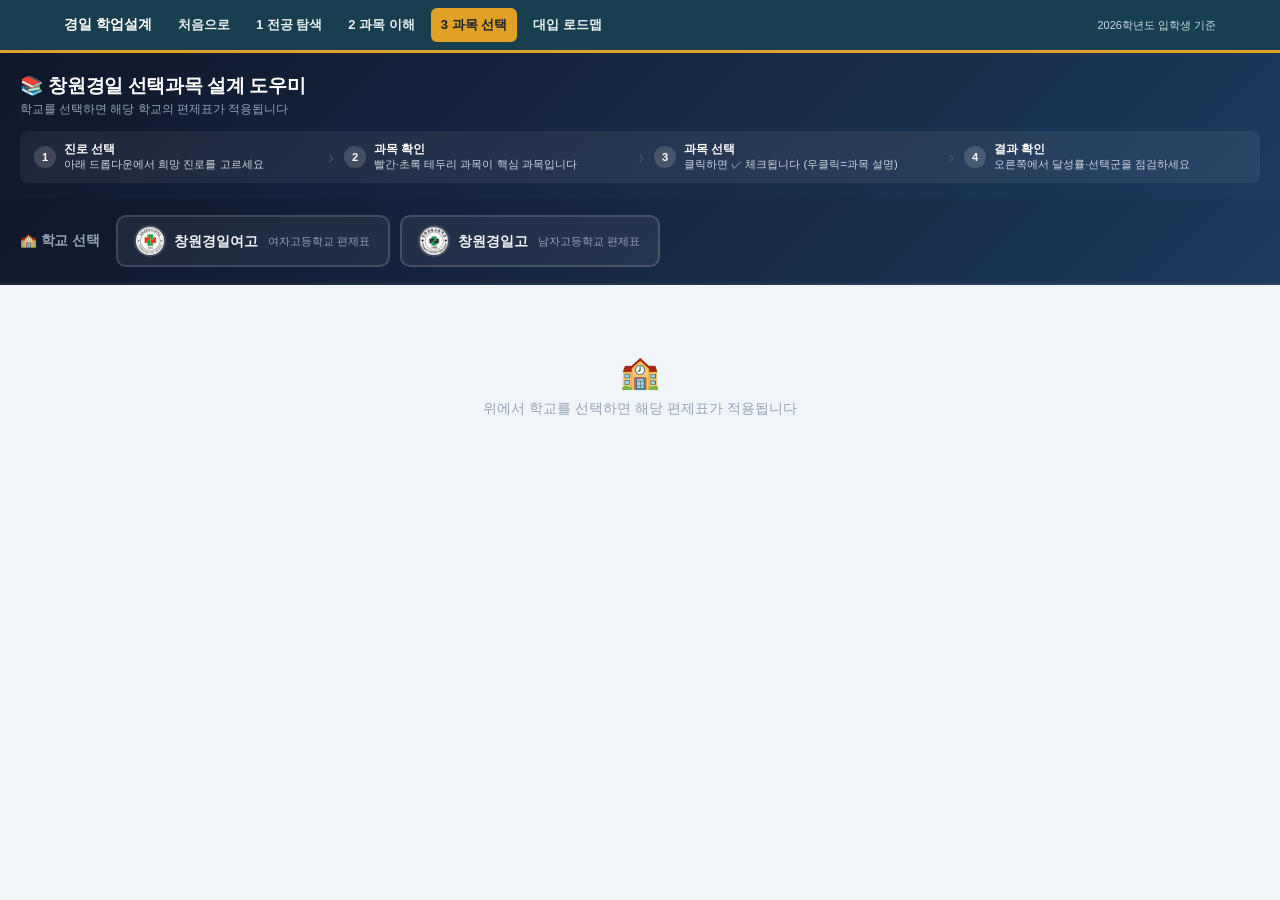
==== commit 7d8b84ea: "v3.3.1 choice 학교 버튼 교표 적용" ====
--- a/choice/index.html
+++ b/choice/index.html
@@ -273,12 +273,12 @@
   <label>🏫 학교 선택</label>
   <div class="school-btns">
     <button class="school-btn" id="btnGirls" onclick="selectSchool('girls')">
-      <span class="school-icon">👩</span>
+      <img class="school-logo" src="../common/img/logo-girls.webp" alt="창원경일여고 교표" onerror="this.hidden=true">
       <span class="school-name">창원경일여고</span>
       <span class="school-desc">여자고등학교 편제표</span>
     </button>
     <button class="school-btn" id="btnBoys" onclick="selectSchool('boys')">
-      <span class="school-icon">👦</span>
+      <img class="school-logo" src="../common/img/logo-boys.webp" alt="창원경일고 교표" onerror="this.hidden=true">
       <span class="school-name">창원경일고</span>
       <span class="school-desc">남자고등학교 편제표</span>
     </button>
@@ -1137,6 +1137,8 @@
 #popImgWrap .pi-box{max-height:46vh;overflow:auto;border-radius:8px;border:1px solid rgba(148,163,184,.25)}
 #popImgWrap img{width:100%;display:block}
 @media print{.qico{display:none!important}}
+.school-logo{width:28px;height:28px;border-radius:50%;background:#fff;flex:0 0 auto;
+  box-shadow:0 0 0 2px rgba(255,255,255,.15)}
 </style>
 
 <script src="../common/subject-images.js"></script>
@@ -1179,5 +1181,43 @@
   };
 })();
 </script>
+
+<script>
+/* v3.3: 상담 요약 상단에 학교 교표 + 학교명 (화면·인쇄 공통) */
+(function () {
+  'use strict';
+  if (typeof openSummary !== 'function') return;
+  var orig = openSummary;
+  openSummary = function () {
+    orig();
+    var box = document.querySelector('#sumModal .sum-box');
+    if (!box) return;
+    var head = document.getElementById('sumSchoolHead');
+    if (!head) {
+      head = document.createElement('div');
+      head.id = 'sumSchoolHead';
+      box.insertBefore(head, box.firstChild);
+    }
+    var code = (typeof currentSchool !== 'undefined' && currentSchool) ||
+               (window.GyeongilPortal && window.GyeongilPortal.getSchoolCode()) || 'boys';
+    var name = code === 'girls' ? '창원경일여자고등학교' : '창원경일고등학교';
+    head.innerHTML =
+      '<img src="../common/img/logo-' + code + '.webp" alt="" onerror="this.hidden=true">' +
+      '<div><div class="ssh-name">' + name + '</div>' +
+      '<div class="ssh-sub">2026학년도 입학생 선택과목 상담 자료</div></div>';
+  };
+})();
+</script>
+<style>
+#sumSchoolHead{display:flex;align-items:center;gap:12px;padding:4px 2px 12px;margin-bottom:10px;
+  border-bottom:2px solid rgba(148,163,184,.3)}
+#sumSchoolHead img{width:44px;height:44px;border-radius:50%;background:#fff}
+#sumSchoolHead .ssh-name{font-weight:900;font-size:1.05rem}
+#sumSchoolHead .ssh-sub{font-size:.75rem;color:#94a3b8}
+@media print{
+  #sumSchoolHead{border-bottom-color:#333}
+  #sumSchoolHead .ssh-sub{color:#555}
+}
+</style>
 </body>
 </html>
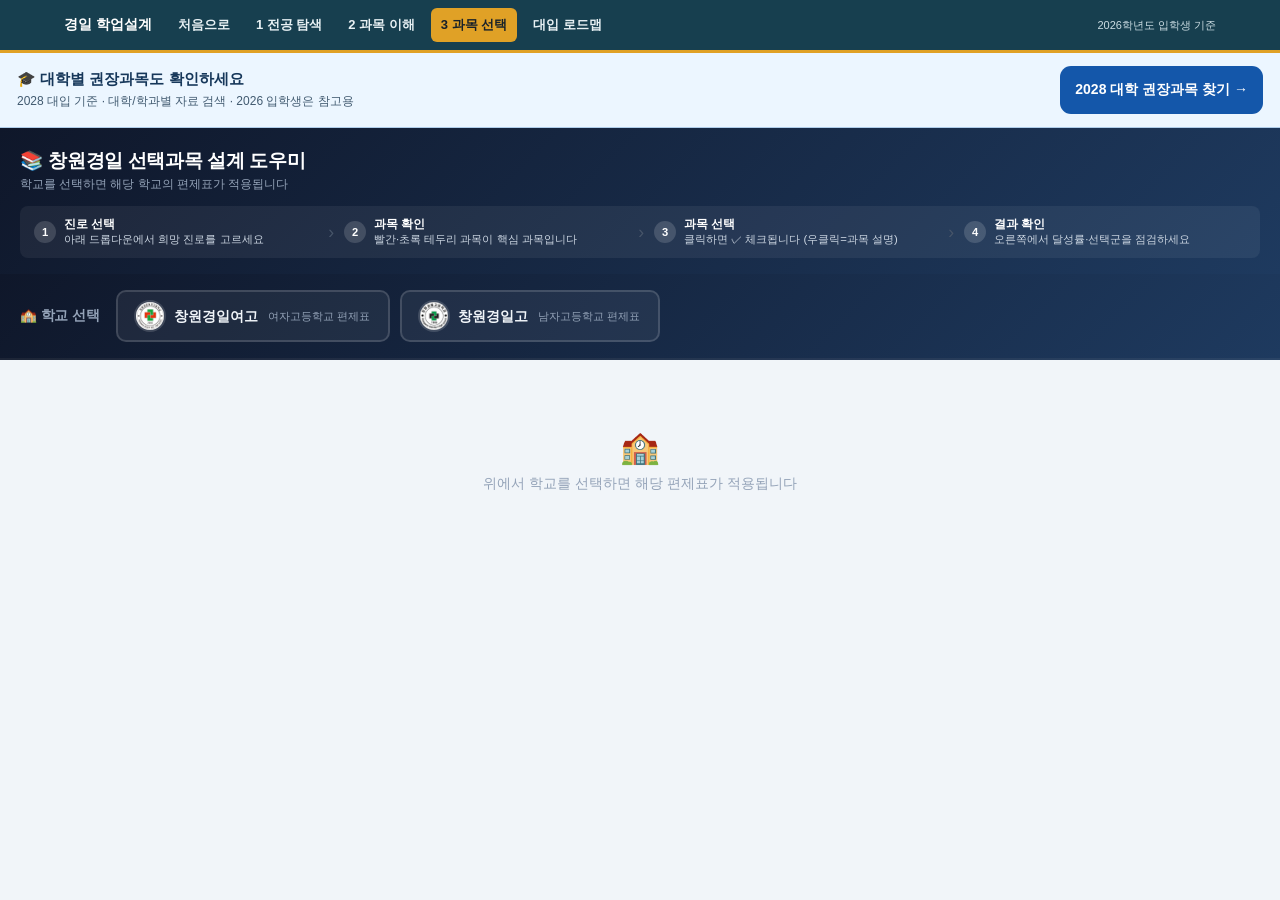
==== commit 5339b49b: "Add files via upload" ====
--- a/choice/index.html
+++ b/choice/index.html
@@ -240,8 +240,8 @@
 .sel.g-G{background:#99f6e4;border-color:#0d9488;color:#0f766e;font-weight:700}
 .sel.g-C{background:#c7d2fe;border-color:#4f46e5;color:#3730a3;font-weight:700}
 </style>
-</head>
-<body>
+<style>.univ-rec-shortcut{padding:13px 17px;background:#ecf6ff;color:#16375a;border-bottom:1px solid #afcdea;display:flex;justify-content:space-between;align-items:center;gap:12px;flex-wrap:wrap}.univ-rec-shortcut strong{display:block;font-size:15px}.univ-rec-shortcut small{display:block;margin-top:4px;font-size:12px;color:#415a70}.univ-rec-shortcut a{display:inline-flex;align-items:center;justify-content:center;background:#1457aa;color:white;text-decoration:none;padding:12px 15px;min-height:48px;border-radius:11px;font-weight:800;font-size:14px}@media(max-width:680px){.univ-rec-shortcut{padding:12px}.univ-rec-shortcut a{width:100%}}</style></head>
+<body><div class="univ-rec-shortcut"><div><strong>🎓 대학별 권장과목도 확인하세요</strong><small>2028 대입 기준 · 대학/학과별 자료 검색 · 2026 입학생은 참고용</small></div><a href="../univ-subjects/index.html" id="univRecLink">2028 대학 권장과목 찾기 →</a></div>
 <script src="../common/navigation.js"></script>
 
 <!-- ═══ HEADER ═══ -->
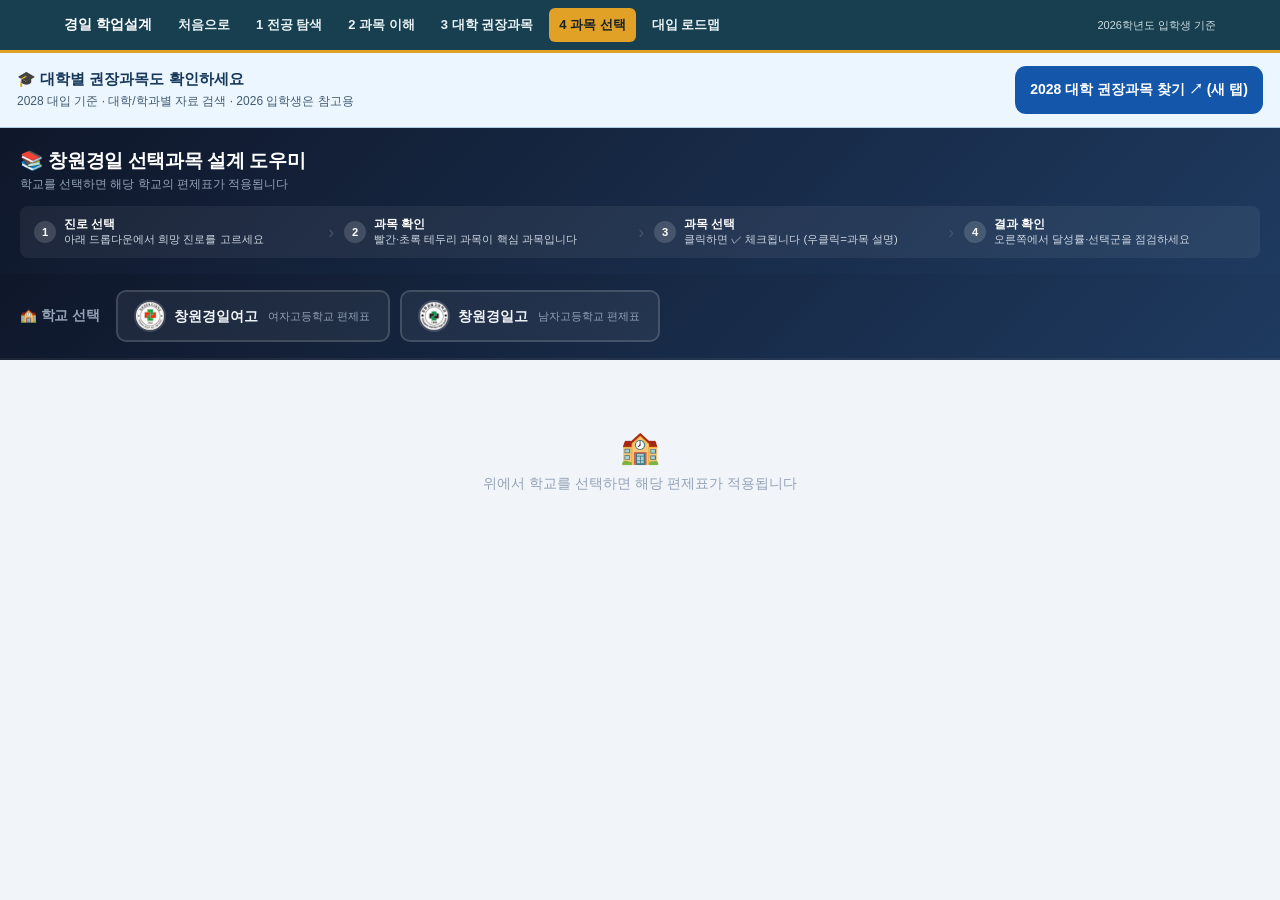
==== commit 1105acc5: "Add files via upload" ====
--- a/choice/index.html
+++ b/choice/index.html
@@ -219,8 +219,8 @@
 /* ─── SCHOOL SELECT BAR ─── */
 .school-bar{background:linear-gradient(135deg,#0f172a 0%,#1e3a5f 100%);padding:16px 20px;display:flex;align-items:center;gap:16px;border-bottom:2px solid rgba(255,255,255,.06);flex-wrap:wrap}
 .school-bar label{font-size:.85rem;color:#94a3b8;white-space:nowrap;font-weight:700;letter-spacing:-.01em}
-.school-btns{display:flex;gap:10px;flex-wrap:wrap}
-.school-btn{display:flex;align-items:center;gap:10px;padding:10px 18px;border-radius:10px;border:2px solid rgba(255,255,255,.15);background:rgba(255,255,255,.06);color:#e2e8f0;cursor:pointer;font-family:inherit;transition:all .2s;min-width:180px}
+.school-btns{overflow-x:auto;max-width:100%;display:flex;gap:10px;flex-wrap:wrap}
+.school-btn{white-space:nowrap;word-break:keep-all;flex-shrink:0;display:flex;align-items:center;gap:10px;padding:10px 18px;border-radius:10px;border:2px solid rgba(255,255,255,.15);background:rgba(255,255,255,.06);color:#e2e8f0;cursor:pointer;font-family:inherit;transition:all .2s;min-width:180px}
 .school-btn:hover{border-color:#60a5fa;background:rgba(96,165,250,.15)}
 .school-btn.active{border-color:#60a5fa;background:rgba(96,165,250,.2);box-shadow:0 0 0 3px rgba(96,165,250,.2)}
 .school-icon{font-size:1.3rem;flex-shrink:0}
@@ -241,7 +241,7 @@
 .sel.g-C{background:#c7d2fe;border-color:#4f46e5;color:#3730a3;font-weight:700}
 </style>
 <style>.univ-rec-shortcut{padding:13px 17px;background:#ecf6ff;color:#16375a;border-bottom:1px solid #afcdea;display:flex;justify-content:space-between;align-items:center;gap:12px;flex-wrap:wrap}.univ-rec-shortcut strong{display:block;font-size:15px}.univ-rec-shortcut small{display:block;margin-top:4px;font-size:12px;color:#415a70}.univ-rec-shortcut a{display:inline-flex;align-items:center;justify-content:center;background:#1457aa;color:white;text-decoration:none;padding:12px 15px;min-height:48px;border-radius:11px;font-weight:800;font-size:14px}@media(max-width:680px){.univ-rec-shortcut{padding:12px}.univ-rec-shortcut a{width:100%}}</style></head>
-<body><div class="univ-rec-shortcut"><div><strong>🎓 대학별 권장과목도 확인하세요</strong><small>2028 대입 기준 · 대학/학과별 자료 검색 · 2026 입학생은 참고용</small></div><a href="../univ-subjects/index.html" id="univRecLink">2028 대학 권장과목 찾기 →</a></div>
+<body><div class="univ-rec-shortcut"><div><strong>🎓 대학별 권장과목도 확인하세요</strong><small>2028 대입 기준 · 대학/학과별 자료 검색 · 2026 입학생은 참고용</small></div><a href="../univ-subjects/index.html" target="_blank" rel="noopener" id="univRecLink">2028 대학 권장과목 찾기 ↗ (새 탭)</a></div>
 <script src="../common/navigation.js"></script>
 
 <!-- ═══ HEADER ═══ -->
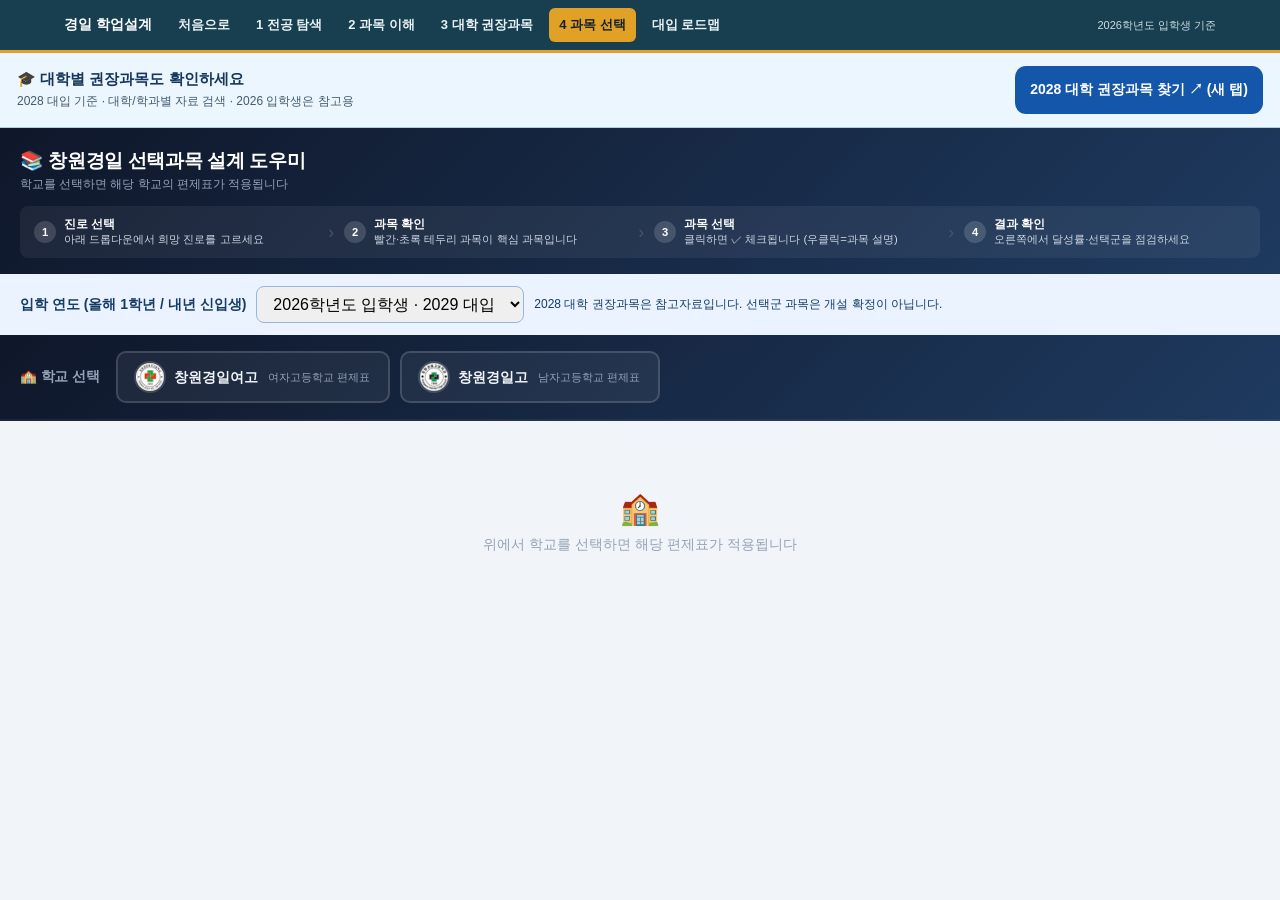
==== commit 34fe7c7b: "Add files via upload" ====
--- a/choice/index.html
+++ b/choice/index.html
@@ -231,7 +231,7 @@
 /* hide main app until school selected */
 #mainApp{display:none}
 #schoolNotice{display:flex;align-items:center;justify-content:center;min-height:200px;color:#94a3b8;font-size:.9rem;flex-direction:column;gap:8px;padding:40px}
-@media(max-width:640px){.school-bar{flex-direction:column;align-items:flex-start}.school-btns{width:100%}.school-btn{flex:1;min-width:140px}}
+@media(max-width:640px){.school-bar{flex-direction:column;align-items:stretch}.school-btns{width:100%;display:grid;grid-template-columns:minmax(0,1fr);overflow:visible}.school-btn{width:100%;min-width:0;max-width:100%;box-sizing:border-box;flex-shrink:1;white-space:normal;text-align:left}.school-name,.school-desc{overflow-wrap:break-word;word-break:keep-all}}
 
 
 /* ─── GIRLS 추가 군 색상 (G군: 청록, C군: 인디고) ─── */
@@ -242,7 +242,7 @@
 </style>
 <style>.univ-rec-shortcut{padding:13px 17px;background:#ecf6ff;color:#16375a;border-bottom:1px solid #afcdea;display:flex;justify-content:space-between;align-items:center;gap:12px;flex-wrap:wrap}.univ-rec-shortcut strong{display:block;font-size:15px}.univ-rec-shortcut small{display:block;margin-top:4px;font-size:12px;color:#415a70}.univ-rec-shortcut a{display:inline-flex;align-items:center;justify-content:center;background:#1457aa;color:white;text-decoration:none;padding:12px 15px;min-height:48px;border-radius:11px;font-weight:800;font-size:14px}@media(max-width:680px){.univ-rec-shortcut{padding:12px}.univ-rec-shortcut a{width:100%}}</style></head>
 <body><div class="univ-rec-shortcut"><div><strong>🎓 대학별 권장과목도 확인하세요</strong><small>2028 대입 기준 · 대학/학과별 자료 검색 · 2026 입학생은 참고용</small></div><a href="../univ-subjects/index.html" target="_blank" rel="noopener" id="univRecLink">2028 대학 권장과목 찾기 ↗ (새 탭)</a></div>
-<script src="../common/navigation.js"></script>
+<script src="../common/navigation.js"></script><script src="../common/curriculum-gyeongil.js"></script>
 
 <!-- ═══ HEADER ═══ -->
 <div class="hdr">
@@ -269,6 +269,7 @@
 </div>
 
 <!-- ═══ SCHOOL SELECT BAR ═══ -->
+<div id="entryYearWrap" style="padding:12px 20px;background:#eaf3ff;color:#153c65;font-weight:700;display:flex;flex-wrap:wrap;align-items:center;gap:10px"><label for="entryYear">입학 연도 (올해 1학년 / 내년 신입생)</label><select id="entryYear" style="font-size:16px;padding:8px 12px;border:1px solid #93b6e6;border-radius:8px"><option value="2026">2026학년도 입학생 · 2029 대입</option><option value="2027">2027학년도 입학생 · 2030 대입</option></select><span style="font-size:12px;font-weight:400">2028 대학 권장과목은 참고자료입니다. 선택군 과목은 개설 확정이 아닙니다.</span></div>
 <div class="school-bar" id="schoolBar">
   <label>🏫 학교 선택</label>
   <div class="school-btns">
@@ -446,66 +447,22 @@
 };
 
 // ── 창원경일고 편제표 (원본) ──
-const SEMESTERS_BOYS = [
-  {code:"1-1",label:"1학년 1학기",cls:"hdr-11",
-   fixed:["공통국어1","공통수학1","공통영어1","한국사1","통합사회1","통합과학1","과학탐구실험1","체육1","미술(교차)"],groups:[]},
-  {code:"1-2",label:"1학년 2학기",cls:"hdr-12",
-   fixed:["공통국어2","공통수학2","공통영어2","한국사2","통합사회2","통합과학2","과학탐구실험2","체육2","음악(교차)"],groups:[]},
-  {code:"2-1",label:"2학년 1학기",cls:"hdr-21",
-   fixed:["문학","대수","영어Ⅰ","스포츠 생활1"],
-   groups:[
-     {code:"A",label:"국·영·수 계열 [택1]",limit:1,
-      subs:["주제 탐구 독서","문학과 영상","영미 문학 읽기","인공지능 수학","실용 통계"]},
-     {code:"B",label:"사회·과학 탐구 [택3]",limit:3,
-      subs:["세계시민과 지리","세계사","현대사회와 윤리","사회와 문화","법과 사회","물리학","화학","생명과학","지구과학"]}
-   ]},
-  {code:"2-2",label:"2학년 2학기",cls:"hdr-22",
-   fixed:["화법과 언어","미적분Ⅰ","영어Ⅱ","스포츠 생활2"],
-   groups:[
-     {code:"D",label:"국·영·수 계열 [택1]",limit:1,
-      subs:["독서 토론과 글쓰기","영어 발표와 토론","기하"]},
-     {code:"E",label:"사회·과학 탐구 [택3]",limit:3,
-      subs:["도시의 미래 탐구","동아시아 역사 기행","윤리와 사상","정치","경제","역학과 에너지","물질과 에너지","세포와 물질대사","지구시스템과학"]},
-     {code:"F",label:"기술·가정·정보·제2외국어 [택1]",limit:1,
-      subs:["로봇과 공학세계","인공지능 기초","일본 문화","중국 문화"]},
-     {code:"G",label:"제2외국어 [택1]",limit:1,
-      subs:["일본어","중국어"]}
-   ]},
-  {code:"3-1",label:"3학년 1학기",cls:"hdr-31",
-   fixed:["독서와 작문","확률과 통계","심화 영어Ⅰ"],
-   groups:[
-     {code:"H",label:"국·영·수 계열 [택1]",limit:1,
-      subs:["언어생활 탐구","심화 영어 독해와 작문","경제 수학","미적분Ⅱ"]},
-     {code:"I",label:"사회·과학 탐구 [택3]",limit:3,
-      subs:["한국지리 탐구","금융과 경제생활","사회문제 탐구","전자기와 양자","화학 반응의 세계","생물의 유전","행성우주과학","물리학 실험","화학 실험","생명과학 실험"]},
-     {code:"K",label:"교양 [택1]",limit:1,
-      subs:["생태와 환경","인간과 심리"]}
-   ]},
-  {code:"3-2",label:"3학년 2학기",cls:"hdr-32",
-   fixed:["독서 토론과 글쓰기","실용 통계","심화 영어Ⅱ"],
-   groups:[
-     {code:"L",label:"국·영·수 계열 [택1]",limit:1,
-      subs:["매체 의사소통","미디어 영어","고급 미적분"]},
-     {code:"M",label:"사회·과학 탐구 [택2]",limit:2,
-      subs:["여행지리","윤리문제 탐구","역사로 탐구하는 현대 세계","융합과학 탐구","과학의 역사와 문화","기후변화와 환경생태"]}
-   ]}
-];
-
-const GRP_LIMITS_BOYS = {"A":1,"B":3,"G":1,"D":1,"E":3,"F":1,"H":1,"I":3,"K":1,"L":1,"M":2};
-const GRP_LABEL_BOYS = {
-  "A":"2학년 1학기 — 국·영·수 계열 (1개 선택)",
-  "B":"2학년 1학기 — 사회·과학 탐구 (3개 선택)",
-  "D":"2학년 2학기 — 국·영·수 계열 (1개 선택)",
-  "E":"2학년 2학기 — 사회·과학 탐구 (3개 선택)",
-  "G":"2학년 2학기 — 제2외국어 (1개 선택)",
-  "F":"2학년 2학기 — 기술·정보·제2외국어 (1개 선택)",
-  "H":"3학년 1학기 — 국·영·수 계열 (1개 선택)",
-  "I":"3학년 1학기 — 사회·과학 탐구 (3개 선택)",
-  "K":"3학년 1학기 — 교양 (1개 선택)",
-  "L":"3학년 2학기 — 국·영·수 계열 (1개 선택)",
-  "M":"3학년 2학기 — 사회·과학 탐구 (2개 선택)"
-};
-
+// Boys 2026/2027 schedules are generated from one common curriculum file.
+function boysSchedule(year){
+ const data=(window.GYEONGIL_CURRICULUM||{})[year]||[];
+ const keys=['1학년 1학기','1학년 2학기','2학년 1학기','2학년 2학기','3학년 1학기','3학년 2학기'];
+ const codes=['1-1','1-2','2-1','2-2','3-1','3-2'];
+ const grpTerms=year==='2027'?{A:2,B:2,C:2,D:2,E:3,F:3,G:3,H:4,I:4,J:4,K:4,L:5,M:5}:{A:2,B:2,C:2,D:3,E:3,F:3,G:3,H:4,I:4,J:4,K:4,L:5,M:5};
+ const limits=year==='2027'?{A:1,B:3,C:1,D:1,E:1,F:3,G:1,H:1,I:3,J:1,K:1,L:1,M:2}:{A:1,B:3,C:1,D:1,E:3,F:1,G:1,H:1,I:3,J:1,K:1,L:1,M:2};
+ return {limits,terms:keys.map((term,i)=>({code:codes[i],label:term,cls:'hdr-'+codes[i].replace('-',''),
+  fixed:data.filter(x=>x.group==='학교 지정'&&x.term.includes(term)&&!(year==='2027'&&['음악','미술'].includes(x.name))).map(x=>x.name).concat(year==='2027'&&[0,2].includes(i)?['음악·미술 교차 이수(실제 배정 확인)']:[]),
+  groups:Object.entries(grpTerms).filter(([g,idx])=>idx===i).map(([g])=>({code:g,label:'선택군 '+g+' [택'+limits[g]+']',limit:limits[g],subs:data.filter(x=>x.group==='선택군'+g).map(x=>x.name)}))}))};
+}
+let SEMESTERS_BOYS=[];
+let GRP_LIMITS_BOYS={};
+let GRP_LABEL_BOYS={};
+function refreshBoys(year){const result=boysSchedule(year);SEMESTERS_BOYS=result.terms;GRP_LIMITS_BOYS=result.limits;GRP_LABEL_BOYS=Object.fromEntries(result.terms.flatMap(t=>t.groups.map(g=>[g.code,t.label+' — '+g.label])));}
+refreshBoys('2026');
 // Active references (will be set by selectSchool)
 let SEMESTERS = [];
 let GRP_LIMITS = {};
@@ -518,6 +475,16 @@
   document.getElementById('btnGirls').classList.toggle('active', school === 'girls');
   document.getElementById('btnBoys').classList.toggle('active', school === 'boys');
   
+  // Entry year is shared across the portal and the university guide.
+  const chosenYear=document.getElementById('entryYear').value;
+  try{localStorage.setItem('gyeongil.entryYear',chosenYear)}catch(e){}
+  if(school==='girls'&&chosenYear==='2027'){
+    document.getElementById('schoolNotice').style.display='flex';
+    document.getElementById('schoolNotice').innerHTML='<div><b>경일여고 2027학년도 입학생 편제표가 제공되지 않았습니다.</b><p>다른 학년도 과목을 임의로 적용하지 않습니다. 교육과정부의 확정 편제표를 확인해 주세요.</p></div>';
+    document.getElementById('mainApp').style.display='none';
+    return;
+  }
+  if(school==='boys') refreshBoys(chosenYear);
   // Set active data
   if (school === 'girls') {
     SEMESTERS = SEMESTERS_GIRLS;
@@ -529,7 +496,7 @@
     SEMESTERS = SEMESTERS_BOYS;
     GRP_LIMITS = GRP_LIMITS_BOYS;
     GRP_LABEL = GRP_LABEL_BOYS;
-    document.getElementById('schoolSubTitle').textContent = '창원경일고 — 2026학년도 입학생 기준 대교협 2028 반영과목 연계';
+    document.getElementById('schoolSubTitle').textContent = '창원경일고 — '+chosenYear+'학년도 입학생 편제표 · 대학 2028 자료는 참고용';
     document.querySelector('.hdr h1').textContent = '📚 창원경일고 선택과목 설계 도우미';
   }
   
@@ -553,6 +520,8 @@
   updateSidebar();
 }
 
+document.getElementById('entryYear').value=(function(){try{return localStorage.getItem('gyeongil.entryYear')==='2027'?'2027':'2026'}catch(e){return '2026'}})();
+document.getElementById('entryYear').addEventListener('change',function(){if(currentSchool)selectSchool(currentSchool)});
 // 진로 미정 가상 카드
 const UNDECIDED_CARDS={
   "_undecided":{
